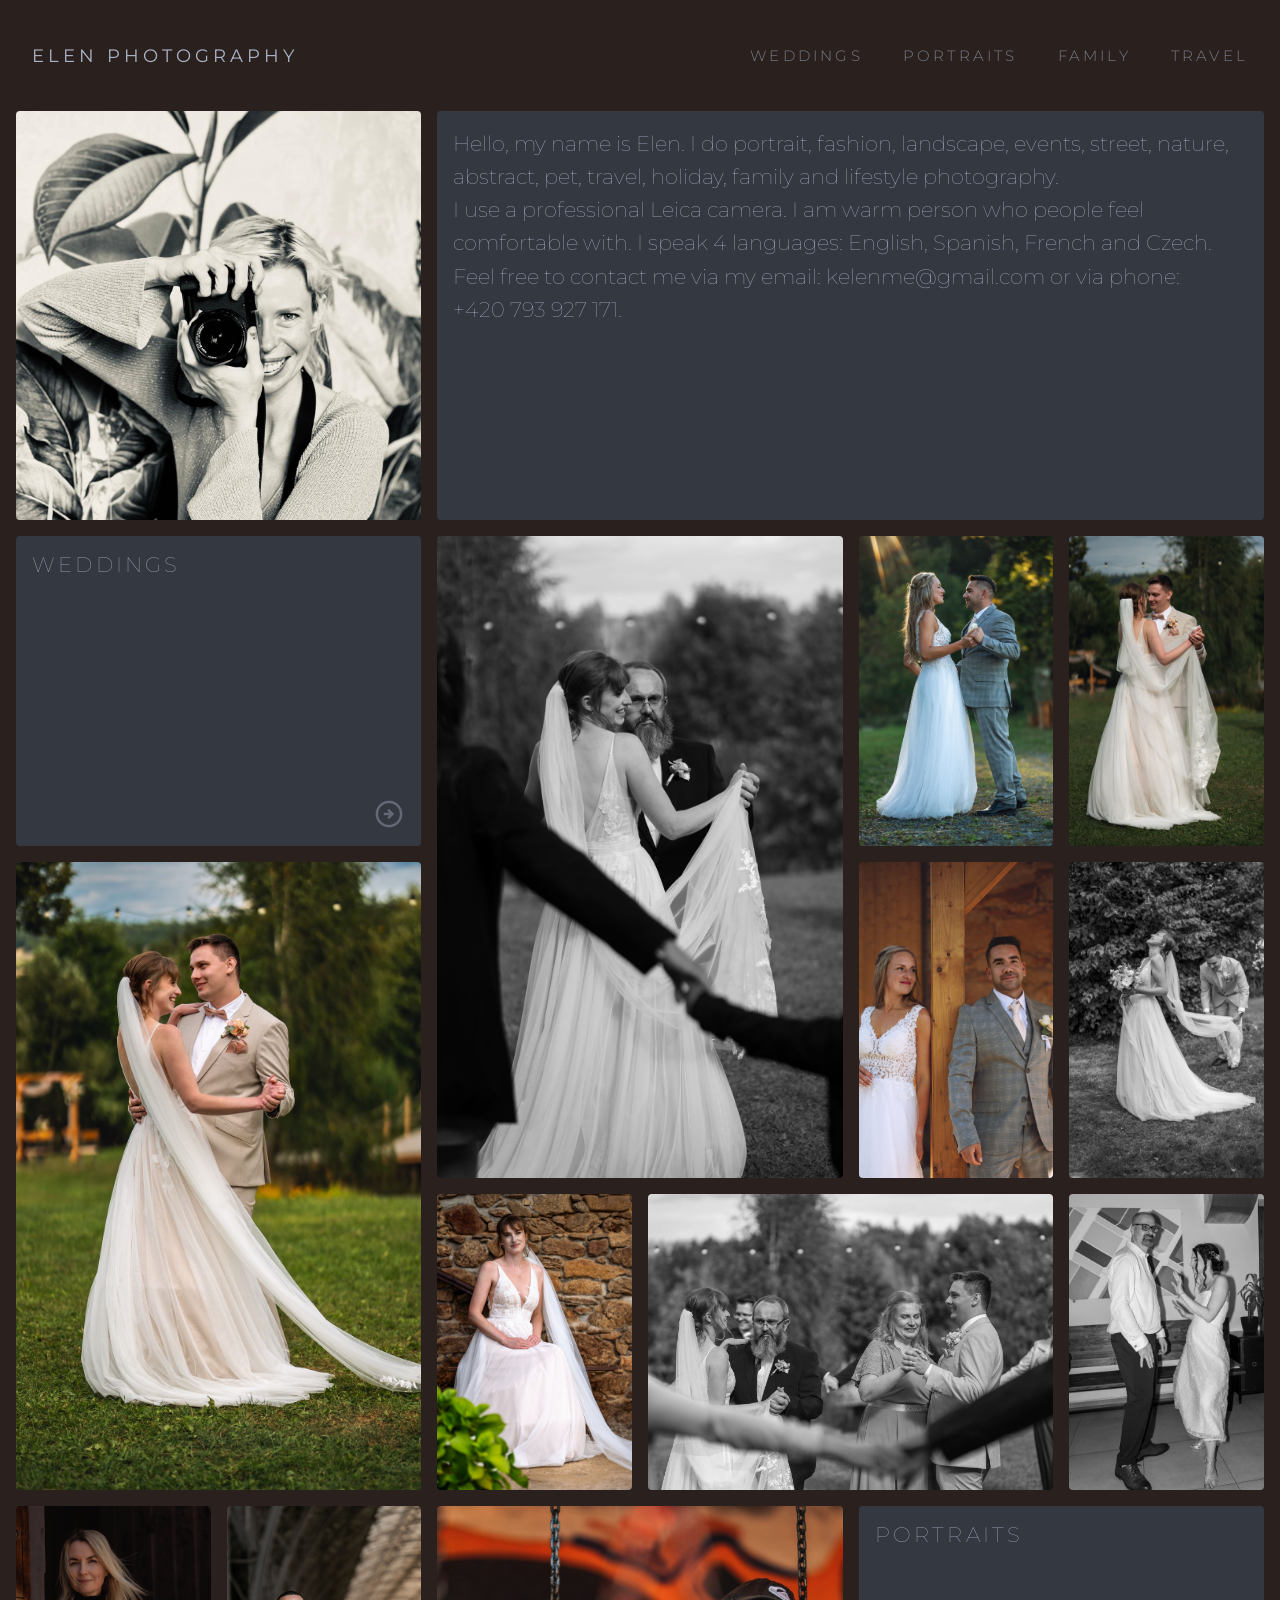
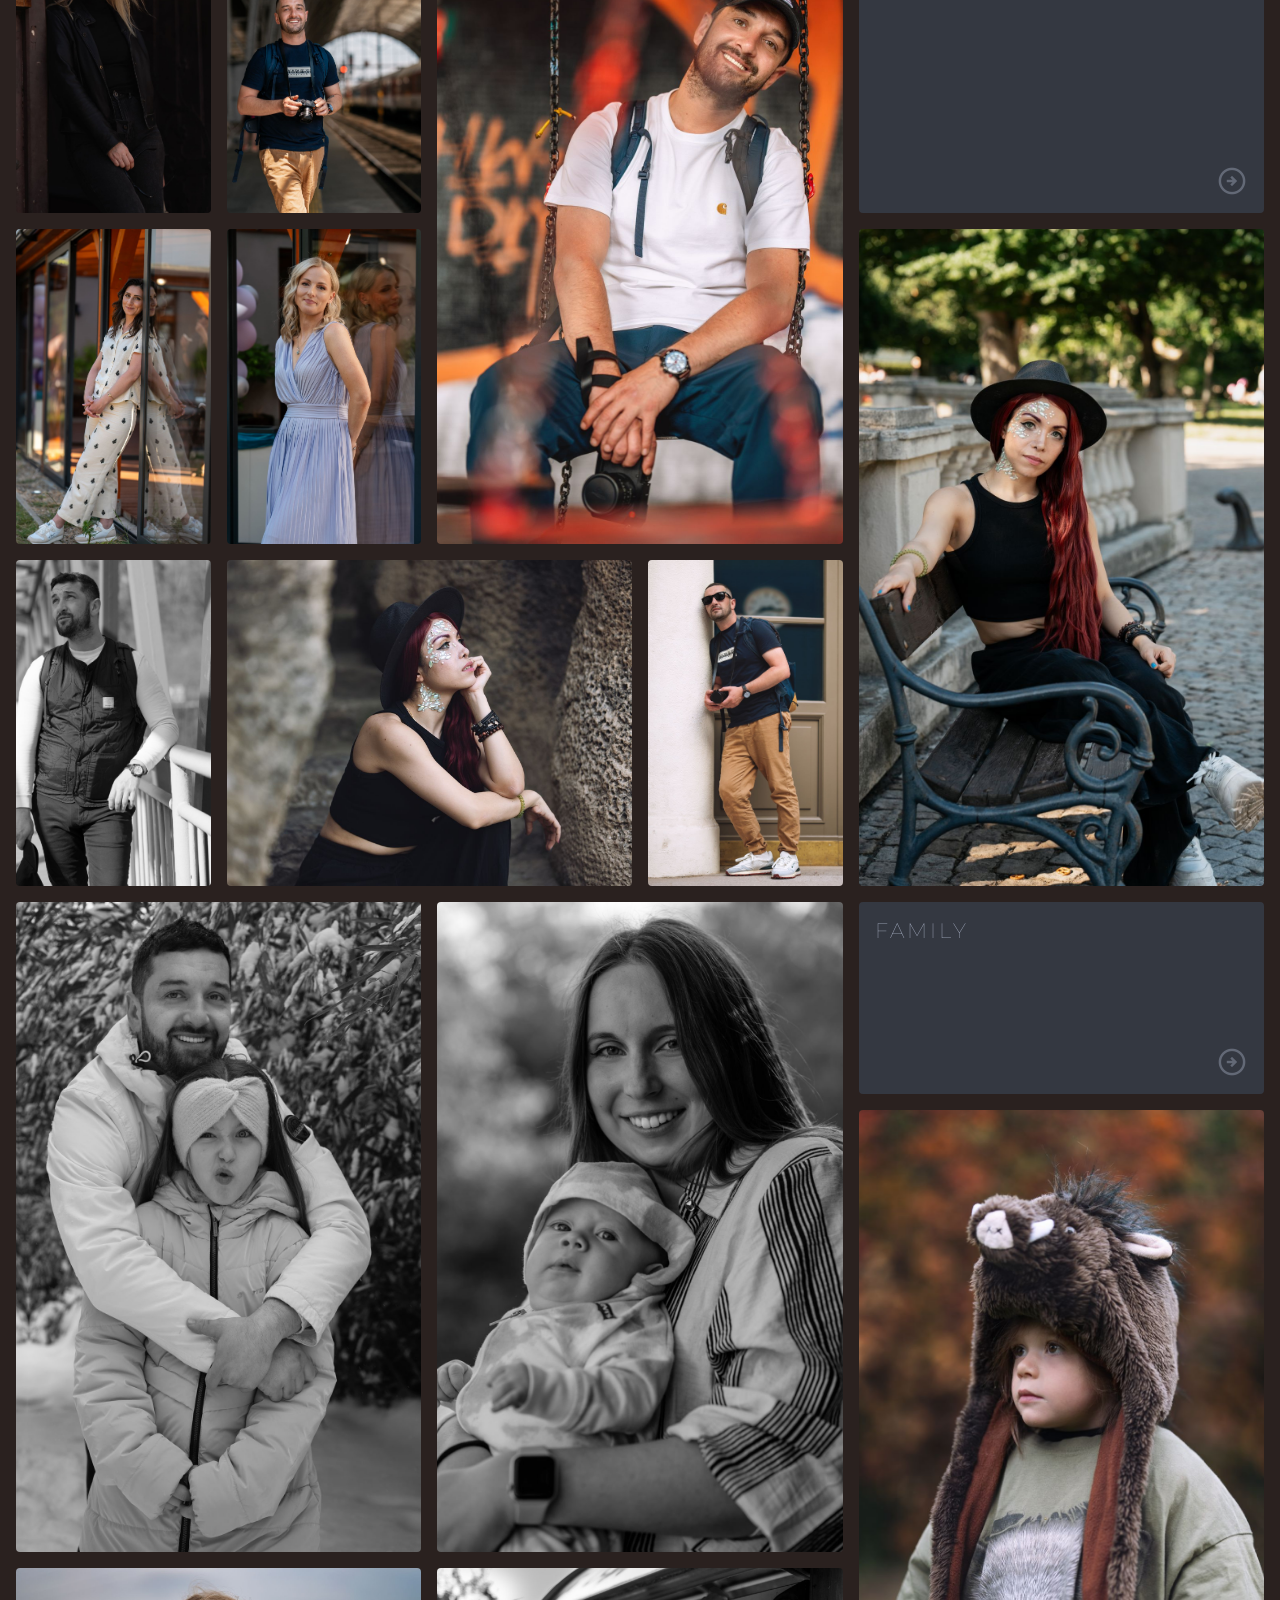
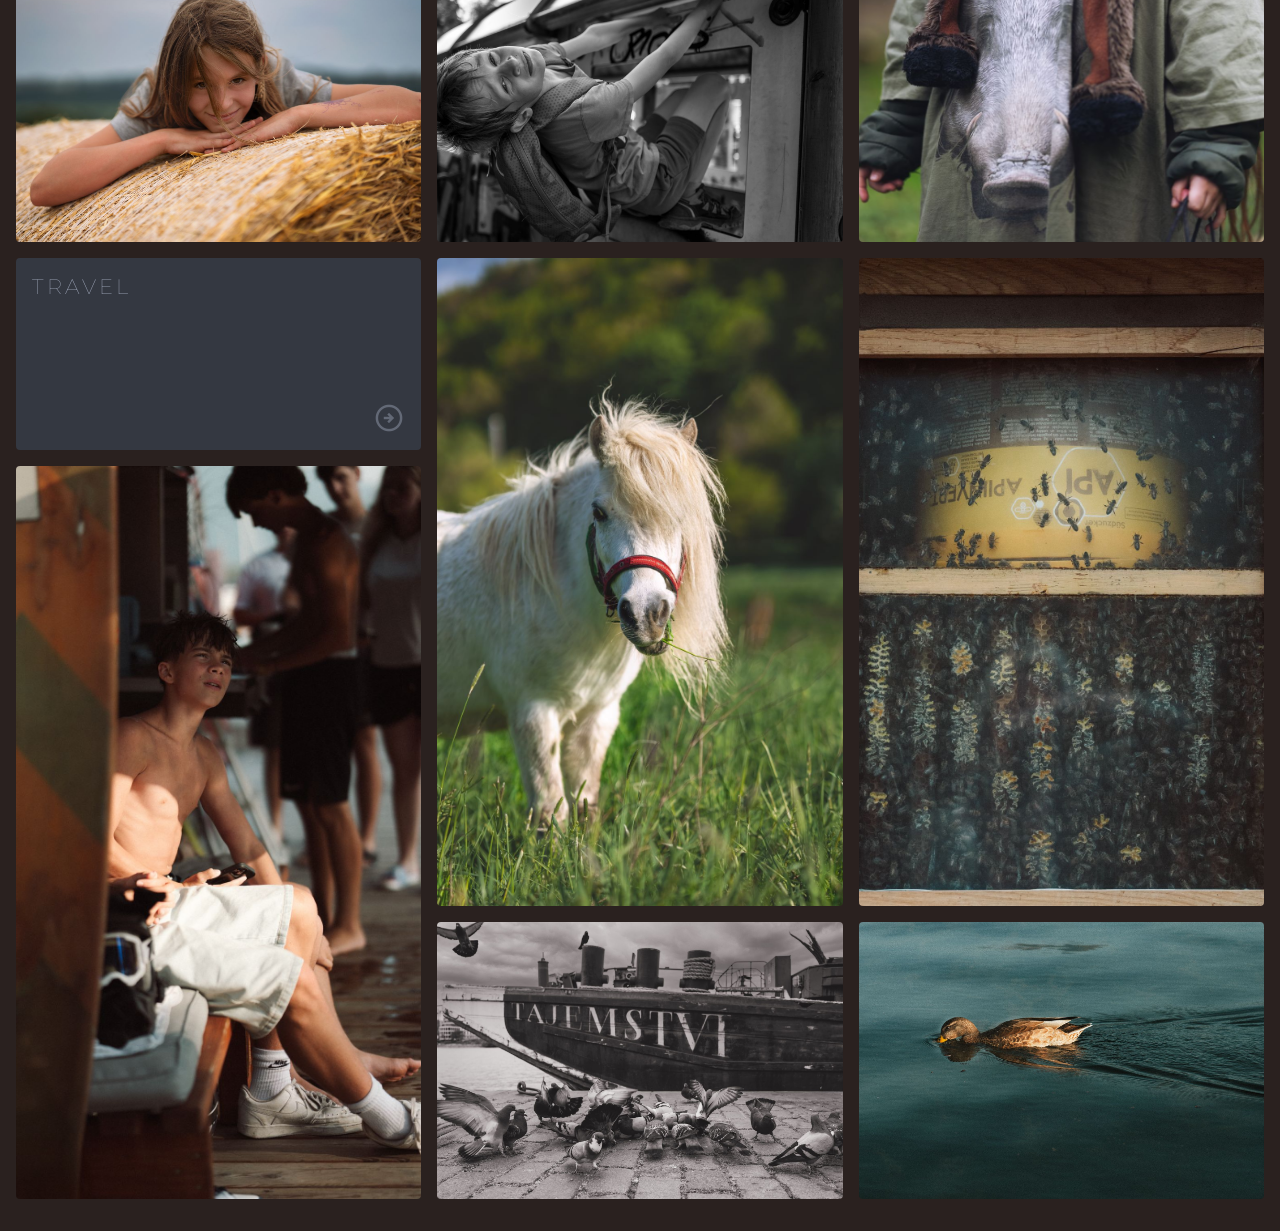
==== index.html @ 26990e97 "final dev" ====
<!DOCTYPE html>
<html lang="en">
<head>
    <meta charset="UTF-8">
    <meta name="viewport" content="width=device-width, initial-scale=1.0">
    <link rel="preconnect" href="https://fonts.googleapis.com">
    <link rel="preconnect" href="https://fonts.gstatic.com" crossorigin>
    <link href="https://fonts.googleapis.com/css2?family=Montserrat:ital,wght@0,100..900;1,100..900&display=swap" rel="stylesheet">
    <link rel="stylesheet" href="https://fonts.googleapis.com/css2?family=Material+Symbols+Outlined:opsz,wght,FILL,GRAD@24,400,0,0" />
    <link rel="stylesheet" href="style.css" media="screen">
    <link rel="stylesheet" href="medium.css" media="screen and (min-width: 600px)">
    <link rel="stylesheet" href="large.css" media="screen and (min-width: 1200px)">
    <title>Elen Photography</title>
</head>
<body>
    <header>
        <h1>Elen Photography</h1>
        <nav>
            <a href="weddings.html">Weddings</a>
            <a href="portraits.html">Portraits</a>
            <a href="family.html">Family</a>
            <a href="travel.html">Travel</a>
        </nav>
    </header>

    <section class="grid about">
        <div><img src="media/elen.jpg" alt="Elen Photography"></div>
        <div>Hello, my name is Elen. I&nbsp;do&nbsp;portrait, fashion, landscape, events, street, nature, abstract, pet, travel, holiday, family and&nbsp;lifestyle photography. I&nbsp;use&nbsp;a&nbsp;professional Leica camera. I&nbsp;am&nbsp;warm person who people feel comfortable with. I&nbsp;speak 4&nbsp;languages: English, Spanish, French and Czech. Feel free to&nbsp;contact&nbsp;me via&nbsp;my email: kelenme@gmail.com or via phone: +420&nbsp;793&nbsp;927&nbsp;171.</div>
    </section>

    <section id="weddings" class="grid intro-weddings">
        <div class="section-link"><a href="weddings.html"><h2>Weddings</h2><span class="material-symbols-outlined">arrow_circle_right</span></a></div>
        <div class="portrait"><img src="media/weddings/93a05e22.jpg"></div>
        <div class="portrait"><img src="media/weddings/74130b53.jpg"></div>
        <div class="portrait"><img src="media/weddings/61d365a3.jpg"></div>
        <div class="portrait"><img src="media/weddings/f0b07798.jpg"></div>
        <div class="portrait"><img src="media/weddings/9beaef6e.jpg"></div>
        <div class="portrait"><img src="media/weddings/3429ecd0.jpg"></div>
        <div class="portrait"><img src="media/weddings/2f034608.jpg"></div>
        <div class="landscape"><img src="media/weddings/3bc278c3.jpg"></div>
        <div class="portrait"><img src="media/weddings/63a6ae30.jpg"></div>
        <div class="landscape"><img src="media/weddings/ac866628.jpg"></div>
    </section>

    <section id="portraits" class="grid intro-portraits">
        <div class="section-link"><a href="portraits.html"><h2>Portraits</h2><span class="material-symbols-outlined">arrow_circle_right</span></a></div>
        <div class="portrait"><img src="media/portraits/739d424f.jpg"></div>
        <div class="portrait"><img src="media/portraits/771945c8.jpg"></div>
        <div class="portrait"><img src="media/portraits/b8d82c4f.jpg"></div>
        <div class="portrait"><img src="media/portraits/fecbd010.jpg"></div>
        <div class="portrait"><img src="media/portraits/069de0b7.jpg"></div>
        <div class="portrait"><img src="media/portraits/7e0a6232.jpg"></div>
        <div class="portrait"><img src="media/portraits/4d285a86.jpg"></div>
        <div class="landscape"><img src="media/portraits/2c9d3775.jpg"></div>
        <div class="portrait"><img src="media/portraits/ceeb937b.jpg"></div>
        <div class="landscape"><img src="media/portraits/5caec02f.jpg"></div>
    </section>

    <section id="family" class="grid intro-family">
        <div class="section-link"><a href="family.html"><h2>Family</h2><span class="material-symbols-outlined">arrow_circle_right</span></a></div>
        <div class="portrait"><img src="media/family/ae040e4e.jpg"></div>
        <div class="portrait"><img src="media/family/c7b8cd38.jpg"></div>
        <div class="portrait"><img src="media/family/011b8472.jpg"></div>
        <div class="landscape"><img src="media/family/cf46a55d.jpg"></div>
        <div class="landscape"><img src="media/family/16111fba.jpg"></div>
    </section>

    <section id="travel" class="grid intro-travel">
        <div class="section-link"><a href="travel.html"><h2>Travel</h2><span class="material-symbols-outlined">arrow_circle_right</span></a></div>
        <div class="portrait"><img src="media/travel/132d2dda.jpg"></div>
        <div class="portrait"><img src="media/travel/4e67ebba.jpg"></div>
        <div class="portrait"><img src="media/travel/a29e6830.jpg"></div>
        <div class="landscape"><img src="media/travel/9081da30.jpg"></div>
        <div class="landscape"><img src="media/travel/2dfb3573.jpg"></div>
    </section>

    <script src="app.js"></script>
</body>
</html>
---- style.css ----
* {
    margin: 0;
    padding: 0;
    list-style: none;
    text-decoration: none;
    box-sizing: border-box;
}

:root {
    font-size: 12px;
}

body {
    background-color: rgb(42, 33, 31);
    padding: 1rem;
    font-family: "Montserrat", sans-serif;
    font-optical-sizing: auto;
    font-style: normal;
}

header {
    display: flex;
    align-items: center;
    justify-content: space-between;
    padding: 1.8rem 1rem;
    position: sticky;
    top: 0;
    z-index: 100;
    background-color: rgb(42, 33, 31);
}

h1 {
    font-size: 1.1rem;
    font-weight: 400;
    color: rgb(171, 179, 199);
    text-transform: uppercase;
    letter-spacing: 0.25rem;
    white-space: nowrap;
}

nav {
    display: flex;
    gap: 2.5rem;
}

@media (max-width: 800px) {
    header {
        flex-direction: column;
        align-items: flex-start;
        gap: 1.5rem;
    }

    nav {
        flex-direction: column;
        gap: 1rem;
    }
}

nav a {
    font-size: 0.95rem;
    font-weight: 300;
    color: rgb(171, 179, 199);
    text-transform: uppercase;
    letter-spacing: 0.2rem;
    opacity: 0.6;
    transition: opacity 0.3s ease;
}

nav a:hover, nav a.active {
    opacity: 1;
}

h2 {
    font-size: 1.3rem;
    font-weight: 100;
    color: rgb(171, 179, 199);
    padding: 1rem;
    text-transform: uppercase;
    letter-spacing: 0.2rem;
}

section>h2 {
    text-align: center;
    padding: 8rem 0;
}

.grid {
    display: grid;
    grid-template-columns: 1fr;
    grid-auto-rows: minmax(12rem, auto);
    gap: 1rem;
    max-width: 1800px;
    margin: 1rem auto;
}

.grid>div:nth-child(1) {
    background-color: rgb(52, 56, 65);
}

.grid>div {
    border-radius: 4px;
    overflow: hidden;
    display: block;
}

.grid img {
    object-fit: cover;
    width: 100%;
    height: 100%;
}

.grid.about {
    grid-template-columns: 1fr;
    grid-template-rows: auto;
}

.grid.about>div:nth-child(2) {
    font-size: 1.3rem;
    font-weight: 100;
    color: rgb(171, 179, 199);
    line-height: 1.6;
    margin-top: 0;
    background-color: rgb(52, 56, 65);
    padding: 1rem;
}

.section-link a {
    display: flex;
    flex-direction: column;
    justify-content: space-between;
    align-items: flex-start;
    height: 100%;
    padding: 1rem;
    position: relative;
}

.section-link h2 {
    padding: 0;
}

.section-link .material-symbols-outlined {
    position: absolute;
    bottom: 1rem;
    right: 1rem;
    font-size: 2rem;
    color: rgb(171, 179, 199);
    opacity: 0.4;
    transition: opacity 0.3s ease, color 0.3s ease;
}

.section-link a:hover .material-symbols-outlined {
    opacity: 1;
    color: #fff;
}

.outline {
    outline: 1px solid red;
}
---- medium.css ----
:root {
    font-size: 14px;
}

.grid {
    grid-template-columns: 1fr 1fr 1fr 1fr;
}

.grid.about {
    grid-template-columns: repeat(6, 1fr);
}

.grid.about>div:nth-child(1) {
    grid-column: 1/3;
    grid-row: 1/2;
}

.grid.about>div:nth-child(2) {
    grid-column: 3/7;
    grid-row: 1/2;
    font-size: 1.3rem;
    font-weight: 100;
    color: rgb(171, 179, 199);
    line-height: 1.6;
    margin-top: 0;
}

.grid.intro-weddings>div:nth-child(1) { grid-column: 1/3; grid-row: 1/2; }
.grid.intro-weddings>div:nth-child(2) { grid-column: 3/5; grid-row: 1/3; }
.grid.intro-weddings>div:nth-child(3) { grid-column: 2/3; grid-row: 2/3; }
.grid.intro-weddings>div:nth-child(4) { grid-column: 1/2; grid-row: 2/3; }
.grid.intro-weddings>div:nth-child(5) { grid-column: 1/2; grid-row: 5/6; }
.grid.intro-weddings>div:nth-child(6) { grid-column: 2/3; grid-row: 5/6; }
.grid.intro-weddings>div:nth-child(7) { grid-column: 1/3; grid-row: 3/5; }
.grid.intro-weddings>div:nth-child(8) { grid-column: 3/4; grid-row: 3/4; }
.grid.intro-weddings>div:nth-child(9) { grid-column: 3/5; grid-row: 4/5; }
.grid.intro-weddings>div:nth-child(10) { grid-column: 4/5; grid-row: 3/4; }
.grid.intro-weddings>div:nth-child(11) { grid-column: 3/5; grid-row: 5/6; display: block; }

.grid.intro-portraits>div:nth-child(1) { grid-column: 3/5; grid-row: 1/2; }
.grid.intro-portraits>div:nth-child(2) { grid-column: 1/3; grid-row: 1/3; }
.grid.intro-portraits>div:nth-child(3) { grid-column: 3/4; grid-row: 2/3; }
.grid.intro-portraits>div:nth-child(4) { grid-column: 4/5; grid-row: 2/3; }
.grid.intro-portraits>div:nth-child(5) { grid-column: 4/5; grid-row: 5/6; }
.grid.intro-portraits>div:nth-child(6) { grid-column: 3/4; grid-row: 5/6; }
.grid.intro-portraits>div:nth-child(7) { grid-column: 3/5; grid-row: 3/5; }
.grid.intro-portraits>div:nth-child(8) { grid-column: 2/3; grid-row: 3/4; }
.grid.intro-portraits>div:nth-child(9) { grid-column: 1/3; grid-row: 4/5; }
.grid.intro-portraits>div:nth-child(10) { grid-column: 1/2; grid-row: 3/4; }
.grid.intro-portraits>div:nth-child(11) { grid-column: 1/3; grid-row: 5/6; display: block; }

.grid.intro-family>div:nth-child(1) { grid-column: 3/5; grid-row: 1/2; }
.grid.intro-family>div:nth-child(2) { grid-column: 1/3; grid-row: 1/3; }
.grid.intro-family>div:nth-child(3) { grid-column: 3/4; grid-row: 2/3; }
.grid.intro-family>div:nth-child(4) { grid-column: 4/5; grid-row: 2/3; }
.grid.intro-family>div:nth-child(5) { grid-column: 1/3; grid-row: 3/4; }
.grid.intro-family>div:nth-child(6) { grid-column: 3/5; grid-row: 3/4; }

.grid.intro-travel>div:nth-child(1) { grid-column: 1/3; grid-row: 1/2; }
.grid.intro-travel>div:nth-child(2) { grid-column: 3/5; grid-row: 1/3; }
.grid.intro-travel>div:nth-child(3) { grid-column: 2/3; grid-row: 2/3; }
.grid.intro-travel>div:nth-child(4) { grid-column: 1/2; grid-row: 2/3; }
.grid.intro-travel>div:nth-child(5) { grid-column: 3/5; grid-row: 3/4; }
.grid.intro-travel>div:nth-child(6) { grid-column: 1/3; grid-row: 3/4; }
---- large.css ----
:root {
    font-size: 16px;
}

.grid {
    grid-template-columns: repeat(6, 1fr);
}

.grid.intro-weddings>div:nth-child(1) { grid-column: 1/3; grid-row: 1/2; }
.grid.intro-weddings>div:nth-child(2) { grid-column: 3/5; grid-row: 1/3; }
.grid.intro-weddings>div:nth-child(3) { grid-column: 5/6; grid-row: 1/2; }
.grid.intro-weddings>div:nth-child(4) { grid-column: 6/7; grid-row: 1/2; }
.grid.intro-weddings>div:nth-child(5) { grid-column: 5/6; grid-row: 2/3; }
.grid.intro-weddings>div:nth-child(6) { grid-column: 6/7; grid-row: 2/3; }
.grid.intro-weddings>div:nth-child(7) { grid-column: 1/3; grid-row: 2/4; }
.grid.intro-weddings>div:nth-child(8) { grid-column: 3/4; grid-row: 3/4; }
.grid.intro-weddings>div:nth-child(9) { grid-column: 4/6; grid-row: 3/4; }
.grid.intro-weddings>div:nth-child(10) { grid-column: 6/7; grid-row: 3/4; }
.grid.intro-weddings>div:nth-child(11) { display: none; }

.grid.intro-portraits>div:nth-child(1) { grid-column: 5/7; grid-row: 1/2; }
.grid.intro-portraits>div:nth-child(2) { grid-column: 3/5; grid-row: 1/3; }
.grid.intro-portraits>div:nth-child(3) { grid-column: 1/2; grid-row: 1/2; }
.grid.intro-portraits>div:nth-child(4) { grid-column: 2/3; grid-row: 1/2; }
.grid.intro-portraits>div:nth-child(5) { grid-column: 1/2; grid-row: 2/3; }
.grid.intro-portraits>div:nth-child(6) { grid-column: 2/3; grid-row: 2/3; }
.grid.intro-portraits>div:nth-child(7) { grid-column: 5/7; grid-row: 2/4; }
.grid.intro-portraits>div:nth-child(8) { grid-column: 4/5; grid-row: 3/4; }
.grid.intro-portraits>div:nth-child(9) { grid-column: 2/4; grid-row: 3/4; }
.grid.intro-portraits>div:nth-child(10) { grid-column: 1/2; grid-row: 3/4; }
.grid.intro-portraits>div:nth-child(11) { display: none; }

.grid.intro-family>div:nth-child(1) { grid-column: 5/7; grid-row: 1/2; }
.grid.intro-family>div:nth-child(2) { grid-column: 3/5; grid-row: 1/3; }
.grid.intro-family>div:nth-child(3) { grid-column: 1/3; grid-row: 1/3; }
.grid.intro-family>div:nth-child(4) { grid-column: 5/7; grid-row: 2/4; }
.grid.intro-family>div:nth-child(5) { grid-column: 3/5; grid-row: 3/4; }
.grid.intro-family>div:nth-child(6) { grid-column: 1/3; grid-row: 3/4; }

.grid.intro-travel>div:nth-child(1) { grid-column: 1/3; grid-row: 1/2; }
.grid.intro-travel>div:nth-child(2) { grid-column: 3/5; grid-row: 1/3; }
.grid.intro-travel>div:nth-child(3) { grid-column: 5/7; grid-row: 1/3; }
.grid.intro-travel>div:nth-child(4) { grid-column: 1/3; grid-row: 2/4; }
.grid.intro-travel>div:nth-child(5) { grid-column: 3/5; grid-row: 3/4; }
.grid.intro-travel>div:nth-child(6) { grid-column: 5/7; grid-row: 3/4; }

.grid.travel>div:nth-child(1)  { grid-column: 1/3; grid-row: 1/2; }
.grid.travel>div:nth-child(2)  { grid-column: 3/5; grid-row: 1/2; }
.grid.travel>div:nth-child(5)  { grid-column: 5/7; grid-row: 1/3; }
.grid.travel>div:nth-child(4)  { grid-column: 1/3; grid-row: 2/3; }
.grid.travel>div:nth-child(6)  { grid-column: 3/5; grid-row: 2/3; }
.grid.travel>div:nth-child(7)  { grid-column: 1/3; grid-row: 3/4; }
.grid.travel>div:nth-child(3)  { grid-column: 3/4; grid-row: 3/4; }
.grid.travel>div:nth-child(15) { grid-column: 4/5; grid-row: 3/4; }
.grid.travel>div:nth-child(8)  { grid-column: 5/7; grid-row: 3/4; }
.grid.travel>div:nth-child(9)  { grid-column: 1/3; grid-row: 4/5; }
.grid.travel>div:nth-child(10) { grid-column: 3/5; grid-row: 4/5; }
.grid.travel>div:nth-child(11) { grid-column: 5/7; grid-row: 4/5; }
.grid.travel>div:nth-child(22) { grid-column: 1/3; grid-row: 5/7; }
.grid.travel>div:nth-child(12) { grid-column: 3/5; grid-row: 5/6; }
.grid.travel>div:nth-child(13) { grid-column: 5/7; grid-row: 5/6; }
.grid.travel>div:nth-child(19) { grid-column: 3/4; grid-row: 6/7; }
.grid.travel>div:nth-child(21) { grid-column: 4/5; grid-row: 6/7; }
.grid.travel>div:nth-child(14) { grid-column: 5/7; grid-row: 6/7; }
.grid.travel>div:nth-child(16) { grid-column: 1/3; grid-row: 7/8; }
.grid.travel>div:nth-child(17) { grid-column: 3/5; grid-row: 7/8; }
.grid.travel>div:nth-child(18) { grid-column: 5/7; grid-row: 7/8; }
.grid.travel>div:nth-child(25) { grid-column: 1/2; grid-row: 8/9; }
.grid.travel>div:nth-child(29) { grid-column: 2/3; grid-row: 8/9; }
.grid.travel>div:nth-child(20) { grid-column: 3/5; grid-row: 8/9; }
.grid.travel>div:nth-child(23) { grid-column: 5/7; grid-row: 8/9; }
.grid.travel>div:nth-child(24) { grid-column: 1/3; grid-row: 9/10; }
.grid.travel>div:nth-child(26) { grid-column: 3/5; grid-row: 9/10; }
.grid.travel>div:nth-child(33) { grid-column: 5/7; grid-row: 9/11; }
.grid.travel>div:nth-child(27) { grid-column: 1/3; grid-row: 10/11; }
.grid.travel>div:nth-child(30) { grid-column: 3/4; grid-row: 10/11; }
.grid.travel>div:nth-child(31) { grid-column: 4/5; grid-row: 10/11; }
.grid.travel>div:nth-child(28) { grid-column: 1/3; grid-row: 11/12; }
.grid.travel>div:nth-child(32) { grid-column: 3/5; grid-row: 11/12; }
.grid.travel>div:nth-child(34) { grid-column: 5/7; grid-row: 11/12; }
.grid.travel>div:nth-child(35) { grid-column: 1/3; grid-row: 12/13; }
.grid.travel>div:nth-child(36) { grid-column: 3/4; grid-row: 12/13; }
.grid.travel>div:nth-child(37) { grid-column: 4/5; grid-row: 12/13; }
.grid.travel>div:nth-child(38) { grid-column: 5/7; grid-row: 12/13; }

.grid.weddings>div:nth-child(1)  { grid-column: 1/3; grid-row: 1/2; }
.grid.weddings>div:nth-child(2)  { grid-column: 3/5; grid-row: 1/3; }
.grid.weddings>div:nth-child(3)  { grid-column: 5/6; grid-row: 1/2; }
.grid.weddings>div:nth-child(7)  { grid-column: 6/7; grid-row: 1/2; }
.grid.weddings>div:nth-child(4)  { grid-column: 1/3; grid-row: 2/3; }
.grid.weddings>div:nth-child(5)  { grid-column: 5/7; grid-row: 2/3; }
.grid.weddings>div:nth-child(6)  { grid-column: 1/3; grid-row: 3/4; }
.grid.weddings>div:nth-child(9)  { grid-column: 3/5; grid-row: 3/4; }
.grid.weddings>div:nth-child(10) { grid-column: 5/7; grid-row: 3/5; }
.grid.weddings>div:nth-child(8)  { grid-column: 1/2; grid-row: 4/5; }
.grid.weddings>div:nth-child(12) { grid-column: 2/3; grid-row: 4/5; }
.grid.weddings>div:nth-child(11) { grid-column: 3/5; grid-row: 4/5; }
.grid.weddings>div:nth-child(16) { grid-column: 1/3; grid-row: 5/6; }
.grid.weddings>div:nth-child(28) { grid-column: 3/5; grid-row: 5/7; }
.grid.weddings>div:nth-child(22) { grid-column: 5/7; grid-row: 5/6; }
.grid.weddings>div:nth-child(13) { grid-column: 1/2; grid-row: 6/7; }
.grid.weddings>div:nth-child(14) { grid-column: 2/3; grid-row: 6/7; }
.grid.weddings>div:nth-child(15) { grid-column: 5/6; grid-row: 6/7; }
.grid.weddings>div:nth-child(17) { grid-column: 6/7; grid-row: 6/7; }
.grid.weddings>div:nth-child(24) { grid-column: 1/3; grid-row: 7/8; }
.grid.weddings>div:nth-child(27) { grid-column: 3/5; grid-row: 7/8; }
.grid.weddings>div:nth-child(18) { grid-column: 5/6; grid-row: 7/8; }
.grid.weddings>div:nth-child(19) { grid-column: 6/7; grid-row: 7/8; }
.grid.weddings>div:nth-child(29) { grid-column: 1/3; grid-row: 8/9; }
.grid.weddings>div:nth-child(20) { grid-column: 3/4; grid-row: 8/9; }
.grid.weddings>div:nth-child(21) { grid-column: 4/5; grid-row: 8/9; }
.grid.weddings>div:nth-child(23) { grid-column: 5/6; grid-row: 8/9; }
.grid.weddings>div:nth-child(25) { grid-column: 6/7; grid-row: 8/9; }
.grid.weddings>div:nth-child(35) { grid-column: 1/3; grid-row: 9/10; }
.grid.weddings>div:nth-child(26) { grid-column: 3/4; grid-row: 9/10; }
.grid.weddings>div:nth-child(30) { grid-column: 4/5; grid-row: 9/10; }
.grid.weddings>div:nth-child(31) { grid-column: 5/6; grid-row: 9/10; }
.grid.weddings>div:nth-child(32) { grid-column: 6/7; grid-row: 9/10; }
.grid.weddings>div:nth-child(33) { grid-column: 1/2; grid-row: 10/11; }
.grid.weddings>div:nth-child(34) { grid-column: 2/3; grid-row: 10/11; }
.grid.weddings>div:nth-child(36) { grid-column: 3/4; grid-row: 10/11; }
.grid.weddings>div:nth-child(37) { grid-column: 4/5; grid-row: 10/11; }
.grid.weddings>div:nth-child(38) { grid-column: 5/6; grid-row: 10/11; }

.grid.portraits>div:nth-child(1)  { grid-column: 1/3; grid-row: 1/2; }
.grid.portraits>div:nth-child(2)  { grid-column: 3/5; grid-row: 1/3; }
.grid.portraits>div:nth-child(3)  { grid-column: 5/6; grid-row: 1/2; }
.grid.portraits>div:nth-child(4)  { grid-column: 6/7; grid-row: 1/2; }
.grid.portraits>div:nth-child(6)  { grid-column: 1/2; grid-row: 2/3; }
.grid.portraits>div:nth-child(7)  { grid-column: 2/3; grid-row: 2/3; }
.grid.portraits>div:nth-child(8)  { grid-column: 5/6; grid-row: 2/3; }
.grid.portraits>div:nth-child(10) { grid-column: 6/7; grid-row: 2/3; }
.grid.portraits>div:nth-child(5)  { grid-column: 1/3; grid-row: 3/4; }
.grid.portraits>div:nth-child(21) { grid-column: 3/5; grid-row: 3/4; }
.grid.portraits>div:nth-child(11) { grid-column: 5/6; grid-row: 3/4; }
.grid.portraits>div:nth-child(12) { grid-column: 6/7; grid-row: 3/4; }
.grid.portraits>div:nth-child(13) { grid-column: 1/2; grid-row: 4/5; }
.grid.portraits>div:nth-child(14) { grid-column: 2/3; grid-row: 4/5; }
.grid.portraits>div:nth-child(9)  { grid-column: 3/5; grid-row: 4/6; }
.grid.portraits>div:nth-child(15) { grid-column: 5/6; grid-row: 4/5; }
.grid.portraits>div:nth-child(17) { grid-column: 6/7; grid-row: 4/5; }
.grid.portraits>div:nth-child(18) { grid-column: 1/2; grid-row: 5/6; }
.grid.portraits>div:nth-child(19) { grid-column: 2/3; grid-row: 5/6; }
.grid.portraits>div:nth-child(20) { grid-column: 5/6; grid-row: 5/6; }
.grid.portraits>div:nth-child(22) { grid-column: 6/7; grid-row: 5/6; }
.grid.portraits>div:nth-child(37) { grid-column: 1/3; grid-row: 6/7; }
.grid.portraits>div:nth-child(23) { grid-column: 3/4; grid-row: 6/7; }
.grid.portraits>div:nth-child(24) { grid-column: 4/5; grid-row: 6/7; }
.grid.portraits>div:nth-child(52) { grid-column: 5/7; grid-row: 6/7; }
.grid.portraits>div:nth-child(16) { grid-column: 1/3; grid-row: 7/9; }
.grid.portraits>div:nth-child(25) { grid-column: 3/4; grid-row: 7/8; }
.grid.portraits>div:nth-child(26) { grid-column: 4/5; grid-row: 7/8; }
.grid.portraits>div:nth-child(27) { grid-column: 5/6; grid-row: 7/8; }
.grid.portraits>div:nth-child(28) { grid-column: 6/7; grid-row: 7/8; }
.grid.portraits>div:nth-child(29) { grid-column: 3/4; grid-row: 8/9; }
.grid.portraits>div:nth-child(30) { grid-column: 4/5; grid-row: 8/9; }
.grid.portraits>div:nth-child(31) { grid-column: 5/6; grid-row: 8/9; }
.grid.portraits>div:nth-child(32) { grid-column: 6/7; grid-row: 8/9; }
.grid.portraits>div:nth-child(33) { grid-column: 1/2; grid-row: 9/10; }
.grid.portraits>div:nth-child(34) { grid-column: 2/3; grid-row: 9/10; }
.grid.portraits>div:nth-child(35) { grid-column: 3/4; grid-row: 9/10; }
.grid.portraits>div:nth-child(36) { grid-column: 4/5; grid-row: 9/10; }
.grid.portraits>div:nth-child(38) { grid-column: 5/6; grid-row: 9/10; }
.grid.portraits>div:nth-child(39) { grid-column: 6/7; grid-row: 9/10; }
.grid.portraits>div:nth-child(40) { grid-column: 1/2; grid-row: 10/11; }
.grid.portraits>div:nth-child(41) { grid-column: 2/3; grid-row: 10/11; }
.grid.portraits>div:nth-child(42) { grid-column: 3/4; grid-row: 10/11; }
.grid.portraits>div:nth-child(43) { grid-column: 4/5; grid-row: 10/11; }
.grid.portraits>div:nth-child(44) { grid-column: 5/6; grid-row: 10/11; }
.grid.portraits>div:nth-child(45) { grid-column: 6/7; grid-row: 10/11; }
.grid.portraits>div:nth-child(46) { grid-column: 1/2; grid-row: 11/12; }
.grid.portraits>div:nth-child(47) { grid-column: 2/3; grid-row: 11/12; }
.grid.portraits>div:nth-child(48) { grid-column: 3/4; grid-row: 11/12; }
.grid.portraits>div:nth-child(49) { grid-column: 4/5; grid-row: 11/12; }
.grid.portraits>div:nth-child(50) { grid-column: 5/6; grid-row: 11/12; }
.grid.portraits>div:nth-child(51) { grid-column: 6/7; grid-row: 11/12; }

.grid.family>div:nth-child(1)  { grid-column: 1/3; grid-row: 1/2; }
.grid.family>div:nth-child(2)  { grid-column: 3/5; grid-row: 1/3; }
.grid.family>div:nth-child(3)  { grid-column: 5/6; grid-row: 1/2; }
.grid.family>div:nth-child(4)  { grid-column: 6/7; grid-row: 1/2; }
.grid.family>div:nth-child(5)  { grid-column: 1/3; grid-row: 2/3; }
.grid.family>div:nth-child(6)  { grid-column: 5/6; grid-row: 2/3; }
.grid.family>div:nth-child(7)  { grid-column: 6/7; grid-row: 2/3; }
.grid.family>div:nth-child(8)  { grid-column: 1/3; grid-row: 3/5; }
.grid.family>div:nth-child(9)  { grid-column: 3/5; grid-row: 3/4; }
.grid.family>div:nth-child(10)  { grid-column: 5/7; grid-row: 3/4; }
.grid.family>div:nth-child(11)  { grid-column: 1/3; grid-row: 5/6; }
.grid.family>div:nth-child(12)  { grid-column: 3/5; grid-row: 4/6; }
.grid.family>div:nth-child(13)  { grid-column: 5/6; grid-row: 4/5; }
.grid.family>div:nth-child(14)  { grid-column: 6/7; grid-row: 4/5; }
.grid.family>div:nth-child(15)  { grid-column: 1/3; grid-row: 6/7; }
.grid.family>div:nth-child(16)  { grid-column: 3/4; grid-row: 6/7; }
.grid.family>div:nth-child(17)  { grid-column: 4/5; grid-row: 6/7; }
.grid.family>div:nth-child(18)  { grid-column: 5/7; grid-row: 5/7; }
.grid.family>div:nth-child(11)  { grid-column: 1/3; grid-row: 5/6; }
.grid.family>div:nth-child(12)  { grid-column: 3/5; grid-row: 4/6; }
.grid.family>div:nth-child(13)  { grid-column: 5/6; grid-row: 4/5; }
.grid.family>div:nth-child(14)  { grid-column: 6/7; grid-row: 4/5; }
.grid.family>div:nth-child(15)  { grid-column: 1/3; grid-row: 6/7; }
.grid.family>div:nth-child(16)  { grid-column: 3/4; grid-row: 6/7; }
.grid.family>div:nth-child(17)  { grid-column: 4/5; grid-row: 6/7; }
.grid.family>div:nth-child(18)  { grid-column: 5/7; grid-row: 5/7; }
.grid.family>div:nth-child(19)  { grid-column: 1/3; grid-row: 7/9; }
.grid.family>div:nth-child(20)  { grid-column: 3/5; grid-row: 7/8; }
.grid.family>div:nth-child(21)  { grid-column: 5/7; grid-row: 7/8; }
.grid.family>div:nth-child(22)  { grid-column: 1/3; grid-row: 9/10; }
.grid.family>div:nth-child(23)  { grid-column: 3/5; grid-row: 8/10; }
.grid.family>div:nth-child(24)  { grid-column: 5/7; grid-row: 8/9; }
.grid.family>div:nth-child(25)  { grid-column: 5/6; grid-row: 9/10; }
.grid.family>div:nth-child(26)  { grid-column: 6/7; grid-row: 9/10; }
.grid.family>div:nth-child(27)  { grid-column: 1/3; grid-row: 10/12; }
.grid.family>div:nth-child(28)  { grid-column: 3/5; grid-row: 10/11; }
.grid.family>div:nth-child(29)  { grid-column: 5/7; grid-row: 10/11; }
.grid.family>div:nth-child(30)  { grid-column: 1/3; grid-row: 12/13; }
.grid.family>div:nth-child(31)  { grid-column: 3/5; grid-row: 11/13; }
.grid.family>div:nth-child(32)  { grid-column: 5/7; grid-row: 11/12; }
.grid.family>div:nth-child(33)  { grid-column: 5/6; grid-row: 12/13; }
.grid.family>div:nth-child(34)  { grid-column: 6/7; grid-row: 12/13; }
.grid.family>div:nth-child(35)  { grid-column: 1/3; grid-row: 13/15; }
.grid.family>div:nth-child(36)  { grid-column: 3/4; grid-row: 13/14; }
.grid.family>div:nth-child(37)  { grid-column: 4/6; grid-row: 13/14; }
.grid.family>div:nth-child(38)  { grid-column: 6/7; grid-row: 13/14; }
.grid.family>div:nth-child(39)  { grid-column: 3/4; grid-row: 14/15; }
.grid.family>div:nth-child(40)  { grid-column: 4/6; grid-row: 14/16; }
.grid.family>div:nth-child(41)  { grid-column: 6/7; grid-row: 14/15; }
.grid.family>div:nth-child(42)  { grid-column: 1/2; grid-row: 15/16; }
.grid.family>div:nth-child(43)  { grid-column: 2/4; grid-row: 15/16; }
.grid.family>div:nth-child(44)  { grid-column: 6/7; grid-row: 15/16; }
.grid.family>div:nth-child(45)  { grid-column: 1/2; grid-row: 16/17; }
.grid.family>div:nth-child(46)  { grid-column: 2/3; grid-row: 16/17; }
.grid.family>div:nth-child(47)  { grid-column: 3/4; grid-row: 16/17; }
.grid.family>div:nth-child(48)  { grid-column: 4/6; grid-row: 16/18; }
.grid.family>div:nth-child(49)  { grid-column: 6/7; grid-row: 16/17; }
.grid.family>div:nth-child(50)  { grid-column: 1/2; grid-row: 17/18; }
.grid.family>div:nth-child(51)  { grid-column: 2/3; grid-row: 17/18; }
.grid.family>div:nth-child(52)  { grid-column: 3/4; grid-row: 17/18; }
.grid.family>div:nth-child(53)  { grid-column: 6/7; grid-row: 17/18; }
.grid.family>div:nth-child(54)  { grid-column: 1/2; grid-row: 18/19; }
.grid.family>div:nth-child(55)  { grid-column: 2/4; grid-row: 18/19; }
.grid.family>div:nth-child(56)  { grid-column: 4/5; grid-row: 18/19; }
.grid.family>div:nth-child(57)  { grid-column: 5/6; grid-row: 18/19; }
.grid.family>div:nth-child(58)  { grid-column: 6/7; grid-row: 18/19; }
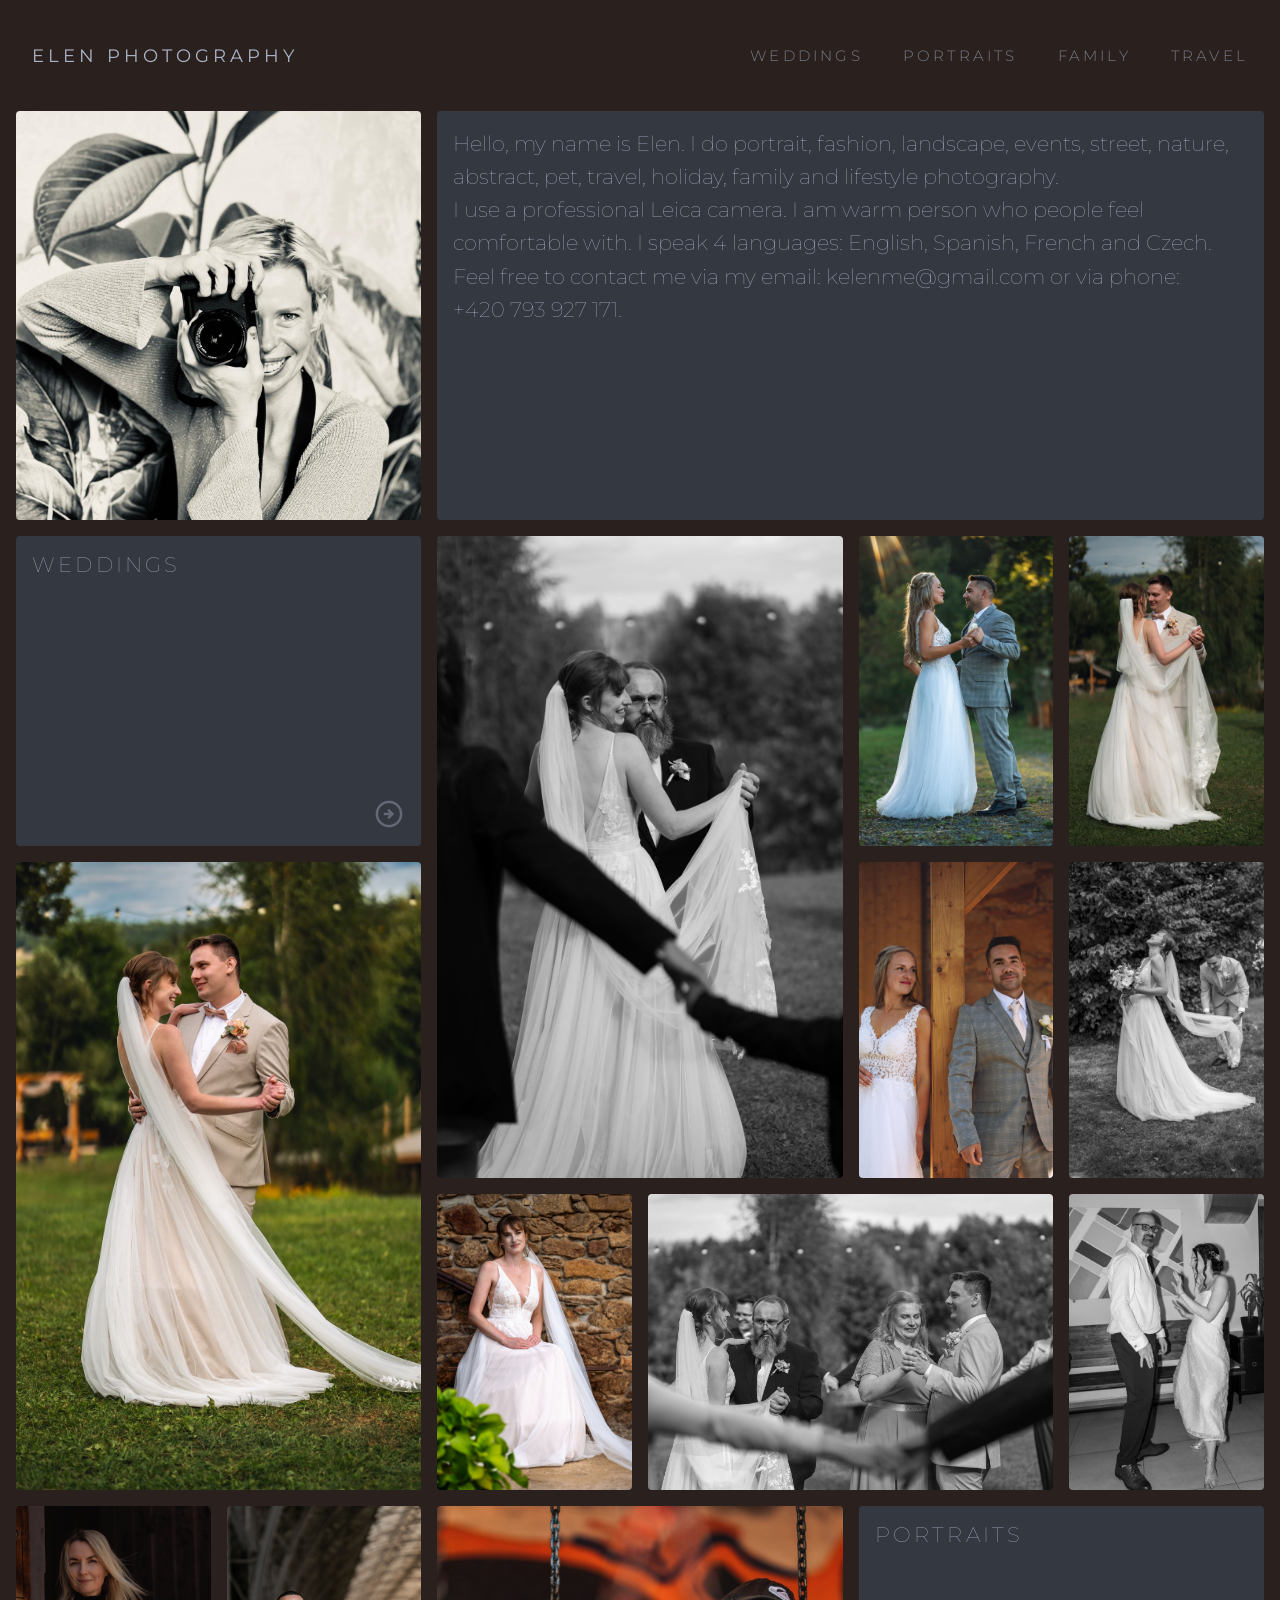
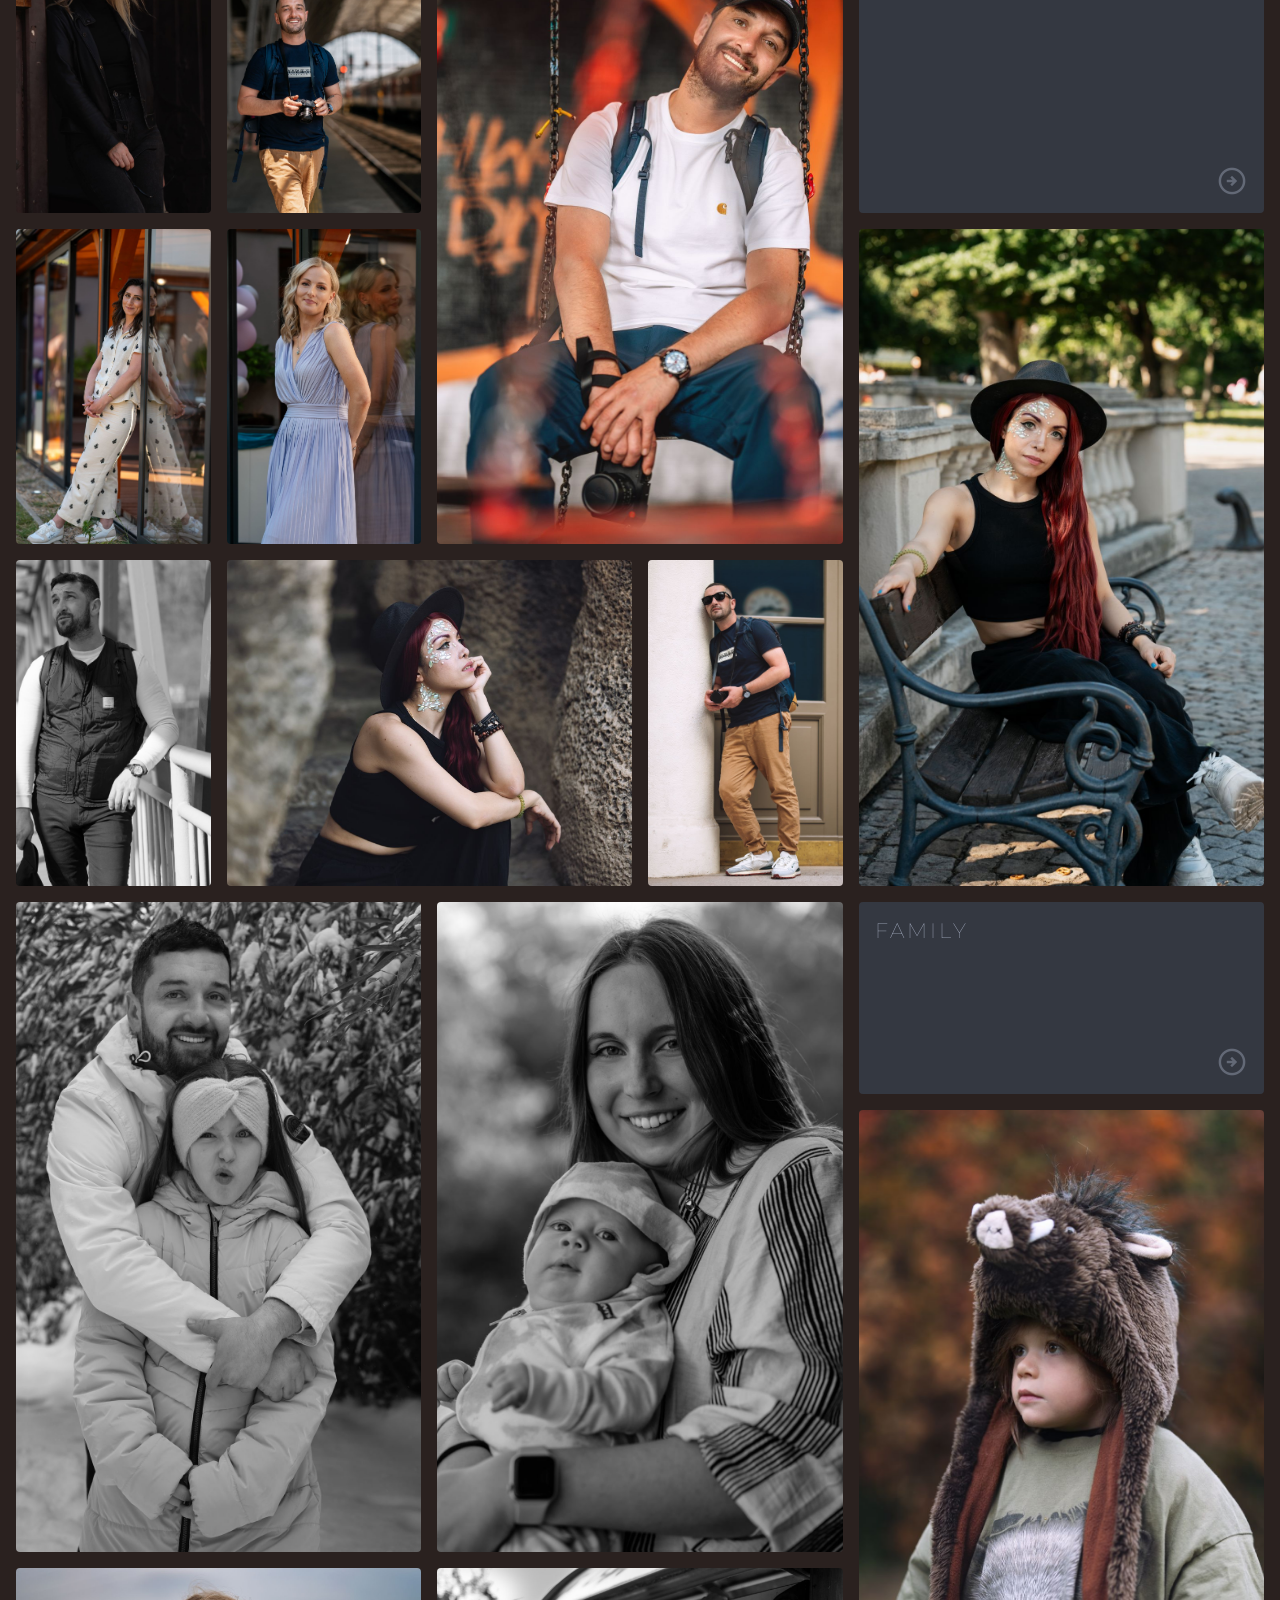
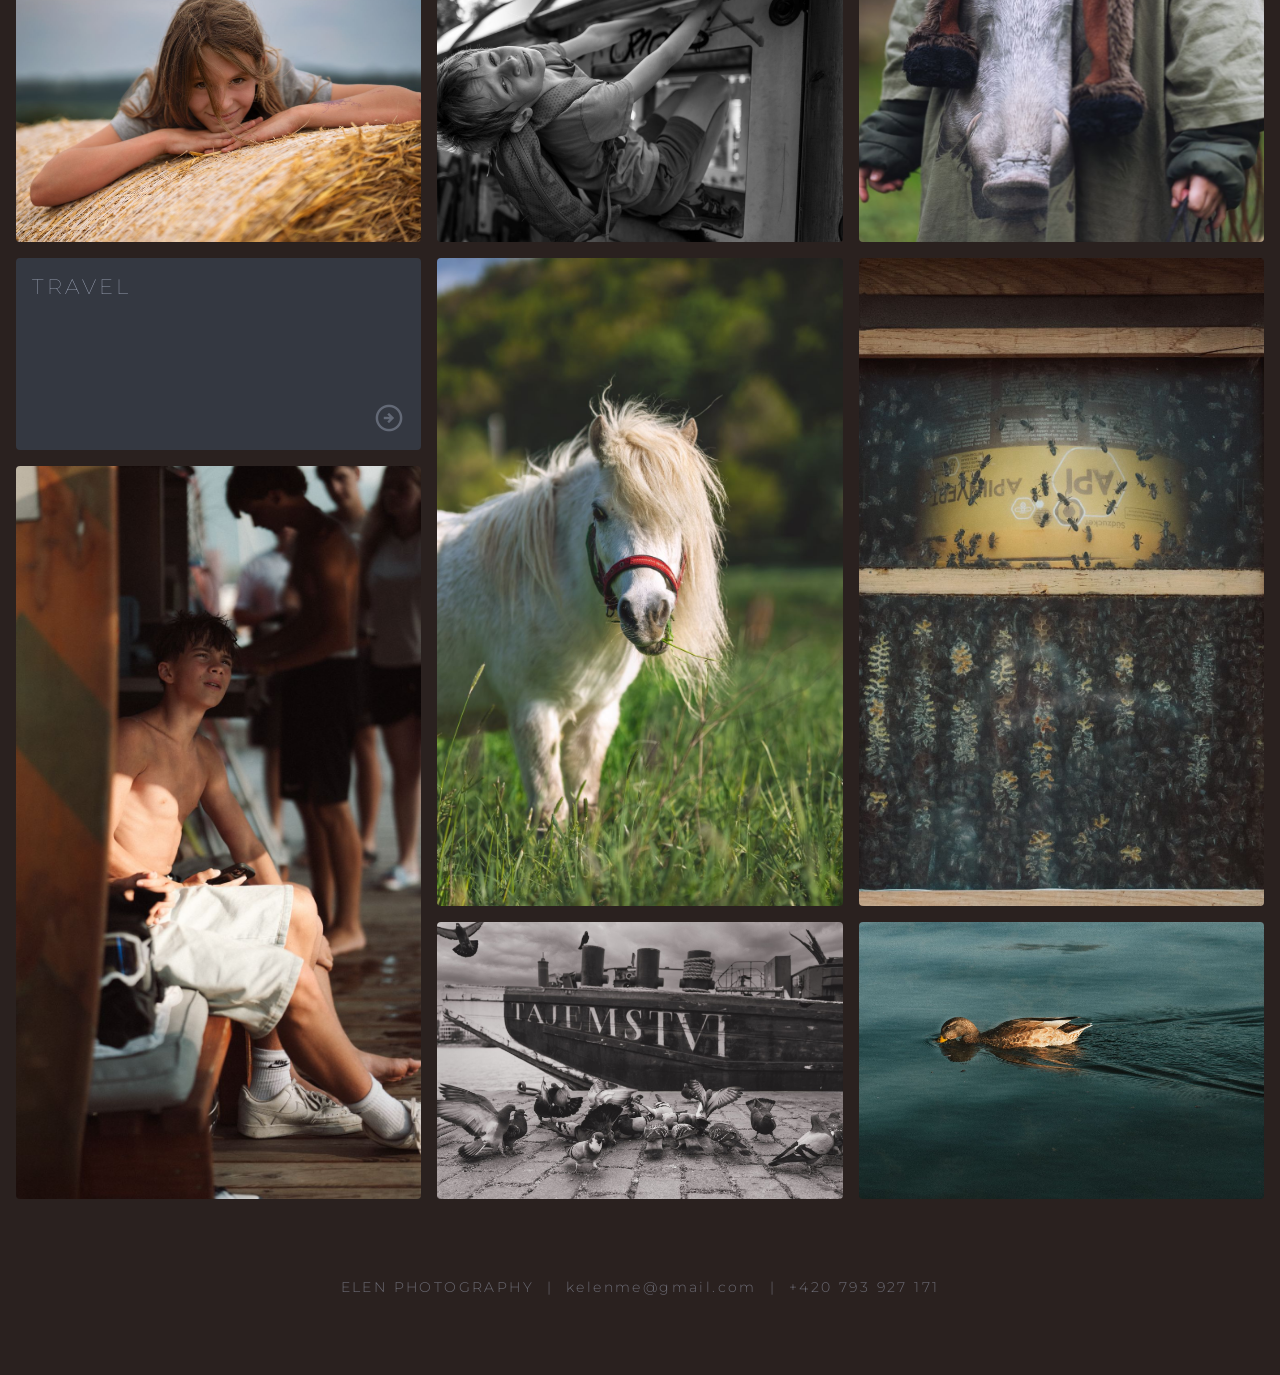
==== commit dd43cdd1: "Footer" ====
--- a/index.html
+++ b/index.html
@@ -74,6 +74,8 @@
         <div class="landscape"><img src="media/travel/2dfb3573.jpg"></div>
     </section>
 
+    <footer>ELEN PHOTOGRAPHY<span class="pipe"> | </span>kelenme@gmail.com<span class="pipe"> | </span>+420 793 927 171</footer>
+
     <script src="app.js"></script>
 </body>
 </html>
--- a/style.css
+++ b/style.css
@@ -153,6 +153,35 @@
     color: #fff;
 }
 
+footer {
+    display: flex;
+    justify-content: center;
+    align-items: center;
+    padding: 4rem 1rem;
+    font-size: 0.85rem;
+    font-weight: 300;
+    color: rgb(171, 179, 199);
+    letter-spacing: 0.15rem;
+    opacity: 0.5;
+    text-align: center;
+}
+
+footer .pipe {
+    margin: 0 0.8rem;
+}
+
+@media (max-width: 800px) {
+    footer {
+        flex-direction: column;
+        gap: 0.4rem;
+    }
+
+    footer .pipe {
+        display: block;
+        visibility: hidden;
+    }
+}
+
 .outline {
     outline: 1px solid red;
 }
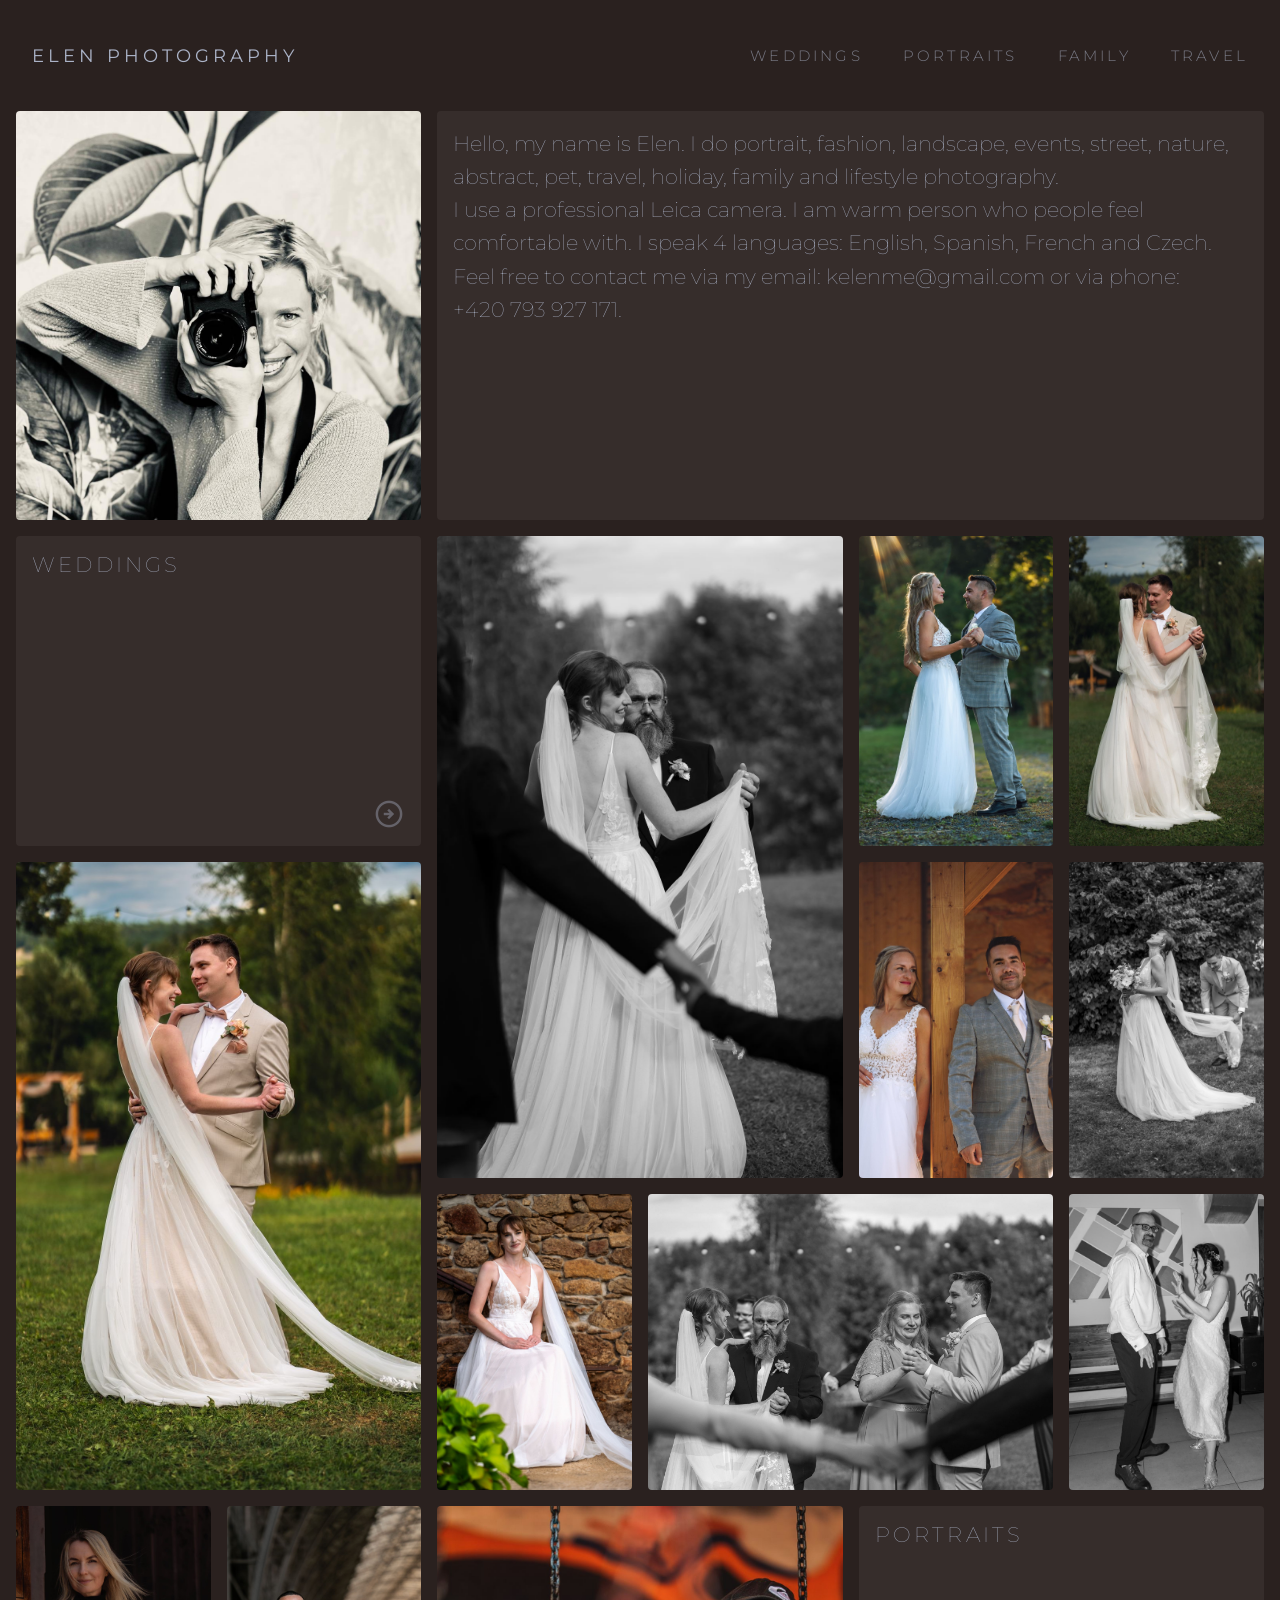
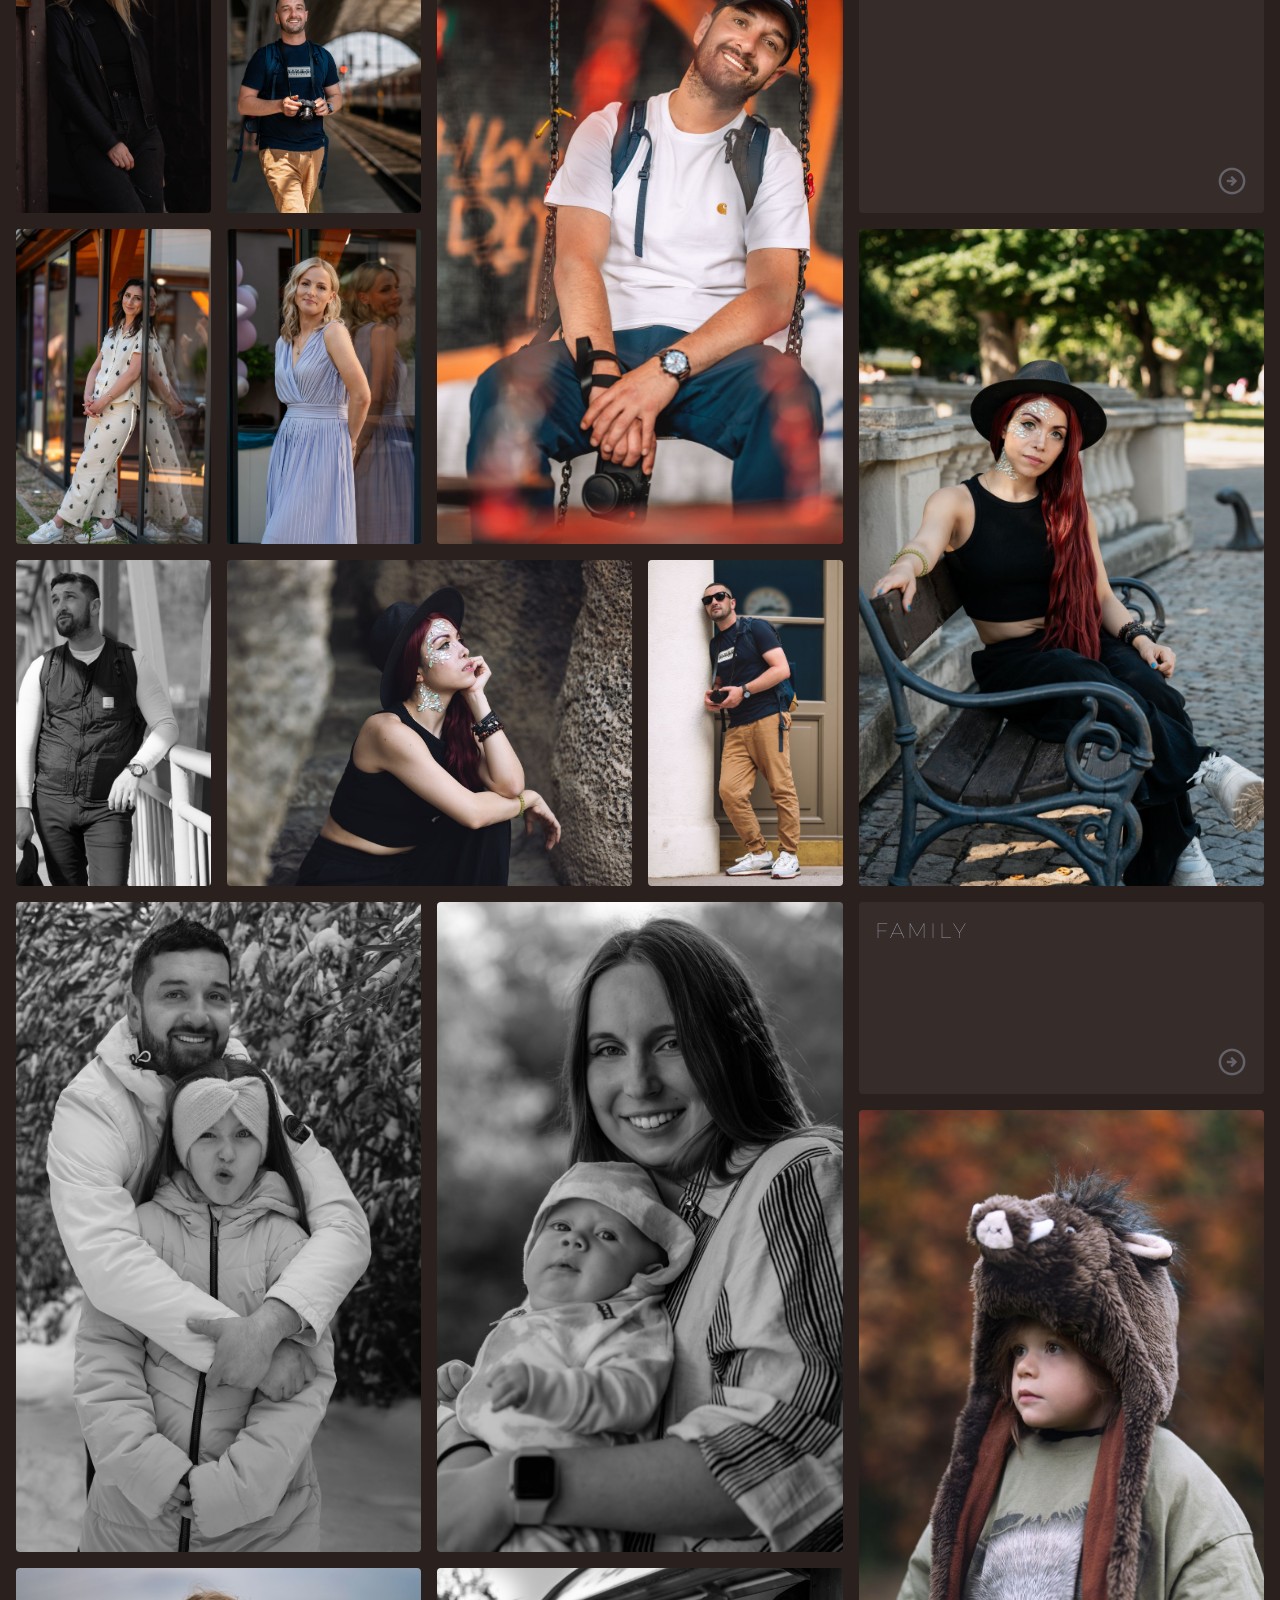
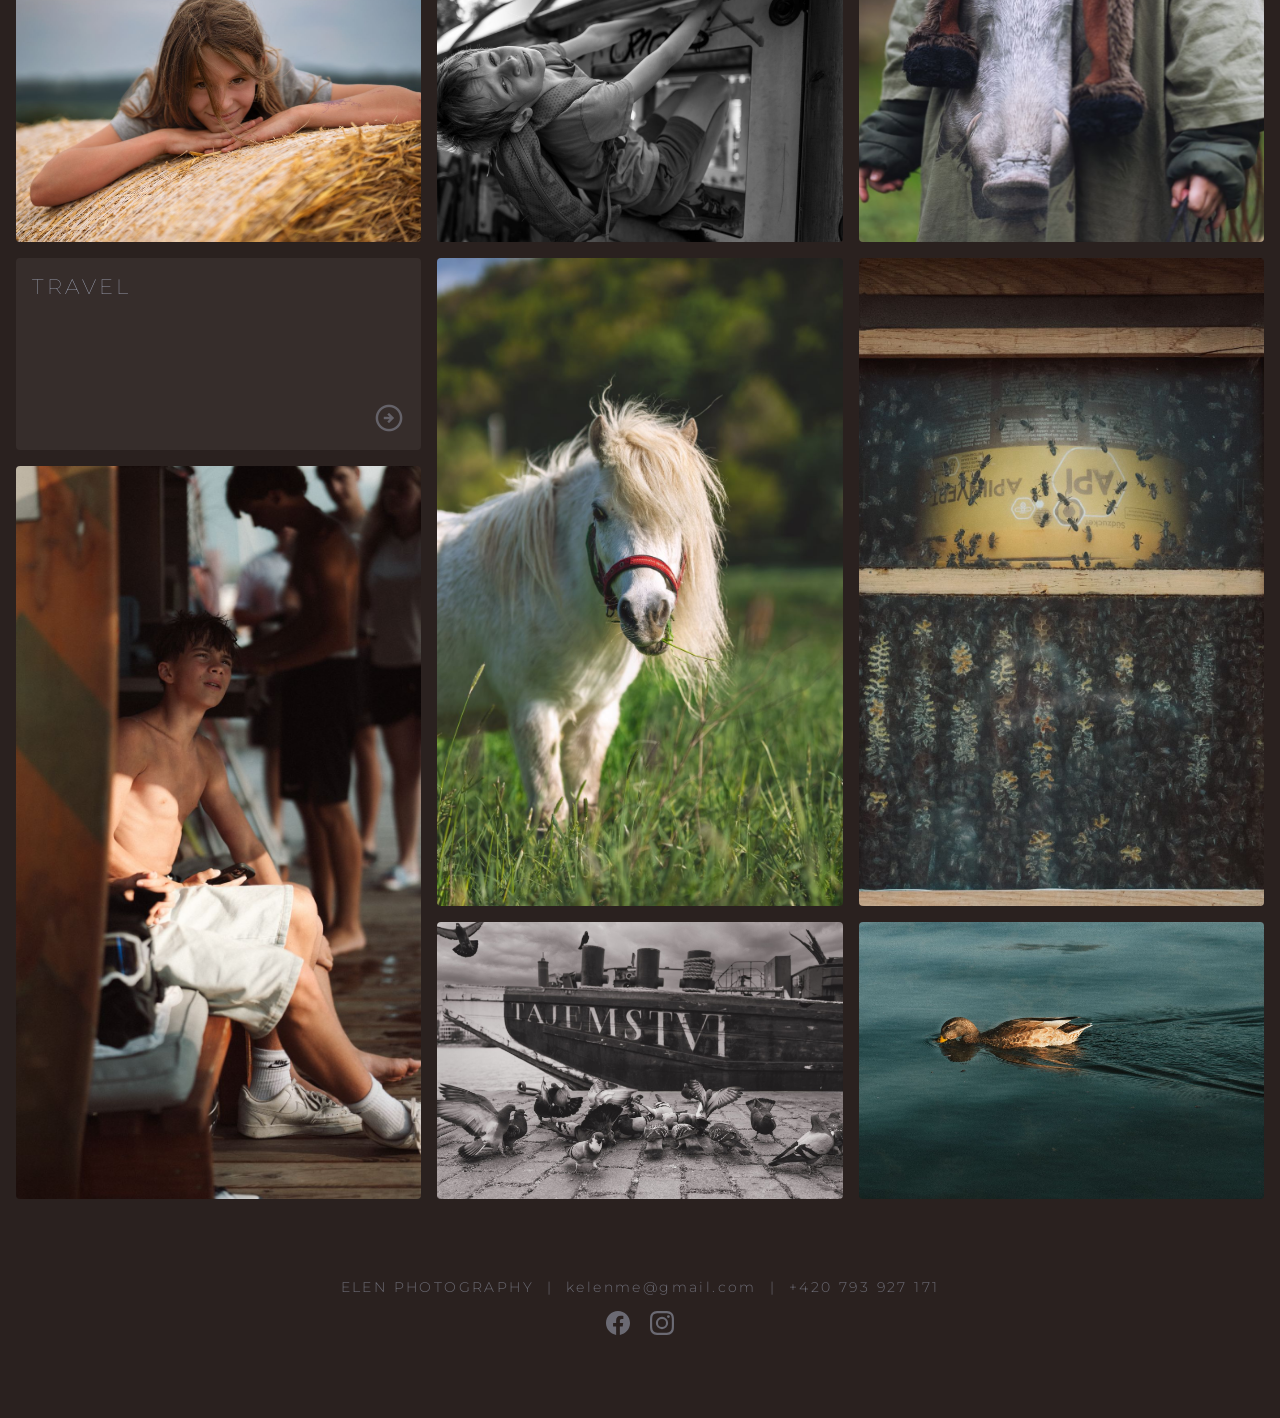
==== commit 7368a89e: "social media" ====
--- a/index.html
+++ b/index.html
@@ -74,7 +74,17 @@
         <div class="landscape"><img src="media/travel/2dfb3573.jpg"></div>
     </section>
 
-    <footer>ELEN PHOTOGRAPHY<span class="pipe"> | </span>kelenme@gmail.com<span class="pipe"> | </span>+420 793 927 171</footer>
+    <footer>
+        <div>ELEN PHOTOGRAPHY<span class="pipe"> | </span>kelenme@gmail.com<span class="pipe"> | </span>+420 793 927 171</div>
+        <div class="social-links">
+            <a href="https://www.facebook.com/people/ELEN-Photography/61559895256300/" target="_blank" rel="noopener noreferrer">
+                <svg xmlns="http://www.w3.org/2000/svg" width="24" height="24" viewBox="0 0 24 24" fill="currentColor"><path d="M24 12.073c0-6.627-5.373-12-12-12s-12 5.373-12 12c0 5.99 4.388 10.954 10.125 11.854v-8.385H7.078v-3.47h3.047V9.43c0-3.007 1.792-4.669 4.533-4.669 1.312 0 2.686.235 2.686.235v2.953H15.83c-1.491 0-1.956.925-1.956 1.874v2.25h3.328l-.532 3.47h-2.796v8.385C19.612 23.027 24 18.062 24 12.073z"/></svg>
+            </a>
+            <a href="https://www.instagram.com/elen_photogra_phy?igsh=NGU5c3g4aHk2Zmp3&utm_source=qr" target="_blank" rel="noopener noreferrer">
+                <svg xmlns="http://www.w3.org/2000/svg" width="24" height="24" viewBox="0 0 24 24" fill="currentColor"><path d="M12 2.163c3.204 0 3.584.012 4.85.07 3.252.148 4.771 1.691 4.919 4.919.058 1.265.069 1.645.069 4.849 0 3.205-.012 3.584-.069 4.849-.149 3.225-1.664 4.771-4.919 4.919-1.266.058-1.644.07-4.85.07-3.204 0-3.584-.012-4.849-.07-3.26-.149-4.771-1.699-4.919-4.92-.058-1.265-.07-1.644-.07-4.849 0-3.204.013-3.583.07-4.849.149-3.227 1.664-4.771 4.919-4.919 1.266-.057 1.645-.069 4.849-.069zM12 0C8.741 0 8.333.014 7.053.072 2.695.272.273 2.69.073 7.052.014 8.333 0 8.741 0 12c0 3.259.014 3.668.072 4.948.2 4.358 2.618 6.78 6.98 6.98C8.333 23.986 8.741 24 12 24c3.259 0 3.668-.014 4.948-.072 4.354-.2 6.782-2.618 6.979-6.98.059-1.28.073-1.689.073-4.948 0-3.259-.014-3.667-.072-4.947-.196-4.354-2.617-6.78-6.979-6.98C15.668.014 15.259 0 12 0zm0 5.838a6.162 6.162 0 100 12.324 6.162 6.162 0 000-12.324zM12 16a4 4 0 110-8 4 4 0 010 8zm6.406-11.845a1.44 1.44 0 100 2.881 1.44 1.44 0 000-2.881z"/></svg>
+            </a>
+        </div>
+    </footer>
 
     <script src="app.js"></script>
 </body>
--- a/style.css
+++ b/style.css
@@ -94,7 +94,7 @@
 }
 
 .grid>div:nth-child(1) {
-    background-color: rgb(52, 56, 65);
+    background-color: rgb(54, 45, 43);
 }
 
 .grid>div {
@@ -120,7 +120,7 @@
     color: rgb(171, 179, 199);
     line-height: 1.6;
     margin-top: 0;
-    background-color: rgb(52, 56, 65);
+    background-color: rgb(54, 45, 43);
     padding: 1rem;
 }
 
@@ -155,6 +155,7 @@
 
 footer {
     display: flex;
+    flex-direction: column;
     justify-content: center;
     align-items: center;
     padding: 4rem 1rem;
@@ -166,12 +167,34 @@
     text-align: center;
 }
 
+footer > div:first-child {
+    display: flex;
+    justify-content: center;
+    align-items: center;
+}
+
 footer .pipe {
     margin: 0 0.8rem;
 }
 
+.social-links {
+    display: flex;
+    justify-content: center;
+    gap: 1.2rem;
+    margin-top: 1rem;
+}
+
+.social-links a {
+    color: rgb(171, 179, 199);
+    transition: opacity 0.3s;
+}
+
+.social-links a:hover {
+    opacity: 0.7;
+}
+
 @media (max-width: 800px) {
-    footer {
+    footer > div:first-child {
         flex-direction: column;
         gap: 0.4rem;
     }
--- a/large.css
+++ b/large.css
@@ -17,7 +17,6 @@
 .grid.intro-weddings>div:nth-child(9) { grid-column: 4/6; grid-row: 3/4; }
 .grid.intro-weddings>div:nth-child(10) { grid-column: 6/7; grid-row: 3/4; }
 .grid.intro-weddings>div:nth-child(11) { display: none; }
-
 .grid.intro-portraits>div:nth-child(1) { grid-column: 5/7; grid-row: 1/2; }
 .grid.intro-portraits>div:nth-child(2) { grid-column: 3/5; grid-row: 1/3; }
 .grid.intro-portraits>div:nth-child(3) { grid-column: 1/2; grid-row: 1/2; }
@@ -29,14 +28,12 @@
 .grid.intro-portraits>div:nth-child(9) { grid-column: 2/4; grid-row: 3/4; }
 .grid.intro-portraits>div:nth-child(10) { grid-column: 1/2; grid-row: 3/4; }
 .grid.intro-portraits>div:nth-child(11) { display: none; }
-
 .grid.intro-family>div:nth-child(1) { grid-column: 5/7; grid-row: 1/2; }
 .grid.intro-family>div:nth-child(2) { grid-column: 3/5; grid-row: 1/3; }
 .grid.intro-family>div:nth-child(3) { grid-column: 1/3; grid-row: 1/3; }
 .grid.intro-family>div:nth-child(4) { grid-column: 5/7; grid-row: 2/4; }
 .grid.intro-family>div:nth-child(5) { grid-column: 3/5; grid-row: 3/4; }
 .grid.intro-family>div:nth-child(6) { grid-column: 1/3; grid-row: 3/4; }
-
 .grid.intro-travel>div:nth-child(1) { grid-column: 1/3; grid-row: 1/2; }
 .grid.intro-travel>div:nth-child(2) { grid-column: 3/5; grid-row: 1/3; }
 .grid.intro-travel>div:nth-child(3) { grid-column: 5/7; grid-row: 1/3; }
@@ -111,16 +108,14 @@
 .grid.weddings>div:nth-child(21) { grid-column: 4/5; grid-row: 8/9; }
 .grid.weddings>div:nth-child(23) { grid-column: 5/6; grid-row: 8/9; }
 .grid.weddings>div:nth-child(25) { grid-column: 6/7; grid-row: 8/9; }
-.grid.weddings>div:nth-child(35) { grid-column: 1/3; grid-row: 9/10; }
+.grid.weddings>div:nth-child(34) { grid-column: 1/3; grid-row: 9/10; }
 .grid.weddings>div:nth-child(26) { grid-column: 3/4; grid-row: 9/10; }
 .grid.weddings>div:nth-child(30) { grid-column: 4/5; grid-row: 9/10; }
-.grid.weddings>div:nth-child(31) { grid-column: 5/6; grid-row: 9/10; }
-.grid.weddings>div:nth-child(32) { grid-column: 6/7; grid-row: 9/10; }
-.grid.weddings>div:nth-child(33) { grid-column: 1/2; grid-row: 10/11; }
-.grid.weddings>div:nth-child(34) { grid-column: 2/3; grid-row: 10/11; }
-.grid.weddings>div:nth-child(36) { grid-column: 3/4; grid-row: 10/11; }
-.grid.weddings>div:nth-child(37) { grid-column: 4/5; grid-row: 10/11; }
-.grid.weddings>div:nth-child(38) { grid-column: 5/6; grid-row: 10/11; }
+.grid.weddings>div:nth-child(31) { grid-column: 5/7; grid-row: 9/11; }
+.grid.weddings>div:nth-child(32) { grid-column: 1/2; grid-row: 10/11; }
+.grid.weddings>div:nth-child(33) { grid-column: 2/3; grid-row: 10/11; }
+.grid.weddings>div:nth-child(35) { grid-column: 3/4; grid-row: 10/11; }
+.grid.weddings>div:nth-child(36) { grid-column: 4/5; grid-row: 10/11; }
 
 .grid.portraits>div:nth-child(1)  { grid-column: 1/3; grid-row: 1/2; }
 .grid.portraits>div:nth-child(2)  { grid-column: 3/5; grid-row: 1/3; }
@@ -159,21 +154,21 @@
 .grid.portraits>div:nth-child(33) { grid-column: 1/2; grid-row: 9/10; }
 .grid.portraits>div:nth-child(34) { grid-column: 2/3; grid-row: 9/10; }
 .grid.portraits>div:nth-child(35) { grid-column: 3/4; grid-row: 9/10; }
-.grid.portraits>div:nth-child(36) { grid-column: 4/5; grid-row: 9/10; }
-.grid.portraits>div:nth-child(38) { grid-column: 5/6; grid-row: 9/10; }
+.grid.portraits>div:nth-child(38) { grid-column: 4/6; grid-row: 9/11; }
 .grid.portraits>div:nth-child(39) { grid-column: 6/7; grid-row: 9/10; }
 .grid.portraits>div:nth-child(40) { grid-column: 1/2; grid-row: 10/11; }
-.grid.portraits>div:nth-child(41) { grid-column: 2/3; grid-row: 10/11; }
-.grid.portraits>div:nth-child(42) { grid-column: 3/4; grid-row: 10/11; }
-.grid.portraits>div:nth-child(43) { grid-column: 4/5; grid-row: 10/11; }
-.grid.portraits>div:nth-child(44) { grid-column: 5/6; grid-row: 10/11; }
+.grid.portraits>div:nth-child(43) { grid-column: 2/4; grid-row: 10/12; }
 .grid.portraits>div:nth-child(45) { grid-column: 6/7; grid-row: 10/11; }
 .grid.portraits>div:nth-child(46) { grid-column: 1/2; grid-row: 11/12; }
-.grid.portraits>div:nth-child(47) { grid-column: 2/3; grid-row: 11/12; }
-.grid.portraits>div:nth-child(48) { grid-column: 3/4; grid-row: 11/12; }
 .grid.portraits>div:nth-child(49) { grid-column: 4/5; grid-row: 11/12; }
 .grid.portraits>div:nth-child(50) { grid-column: 5/6; grid-row: 11/12; }
 .grid.portraits>div:nth-child(51) { grid-column: 6/7; grid-row: 11/12; }
+.grid.portraits>div:nth-child(36) { grid-column: 1/2; grid-row: 12/13; }
+.grid.portraits>div:nth-child(41) { grid-column: 2/3; grid-row: 12/13; }
+.grid.portraits>div:nth-child(42) { grid-column: 3/4; grid-row: 12/13; }
+.grid.portraits>div:nth-child(44) { grid-column: 4/5; grid-row: 12/13; }
+.grid.portraits>div:nth-child(47) { grid-column: 5/6; grid-row: 12/13; }
+.grid.portraits>div:nth-child(48) { grid-column: 6/7; grid-row: 12/13; }
 
 .grid.family>div:nth-child(1)  { grid-column: 1/3; grid-row: 1/2; }
 .grid.family>div:nth-child(2)  { grid-column: 3/5; grid-row: 1/3; }
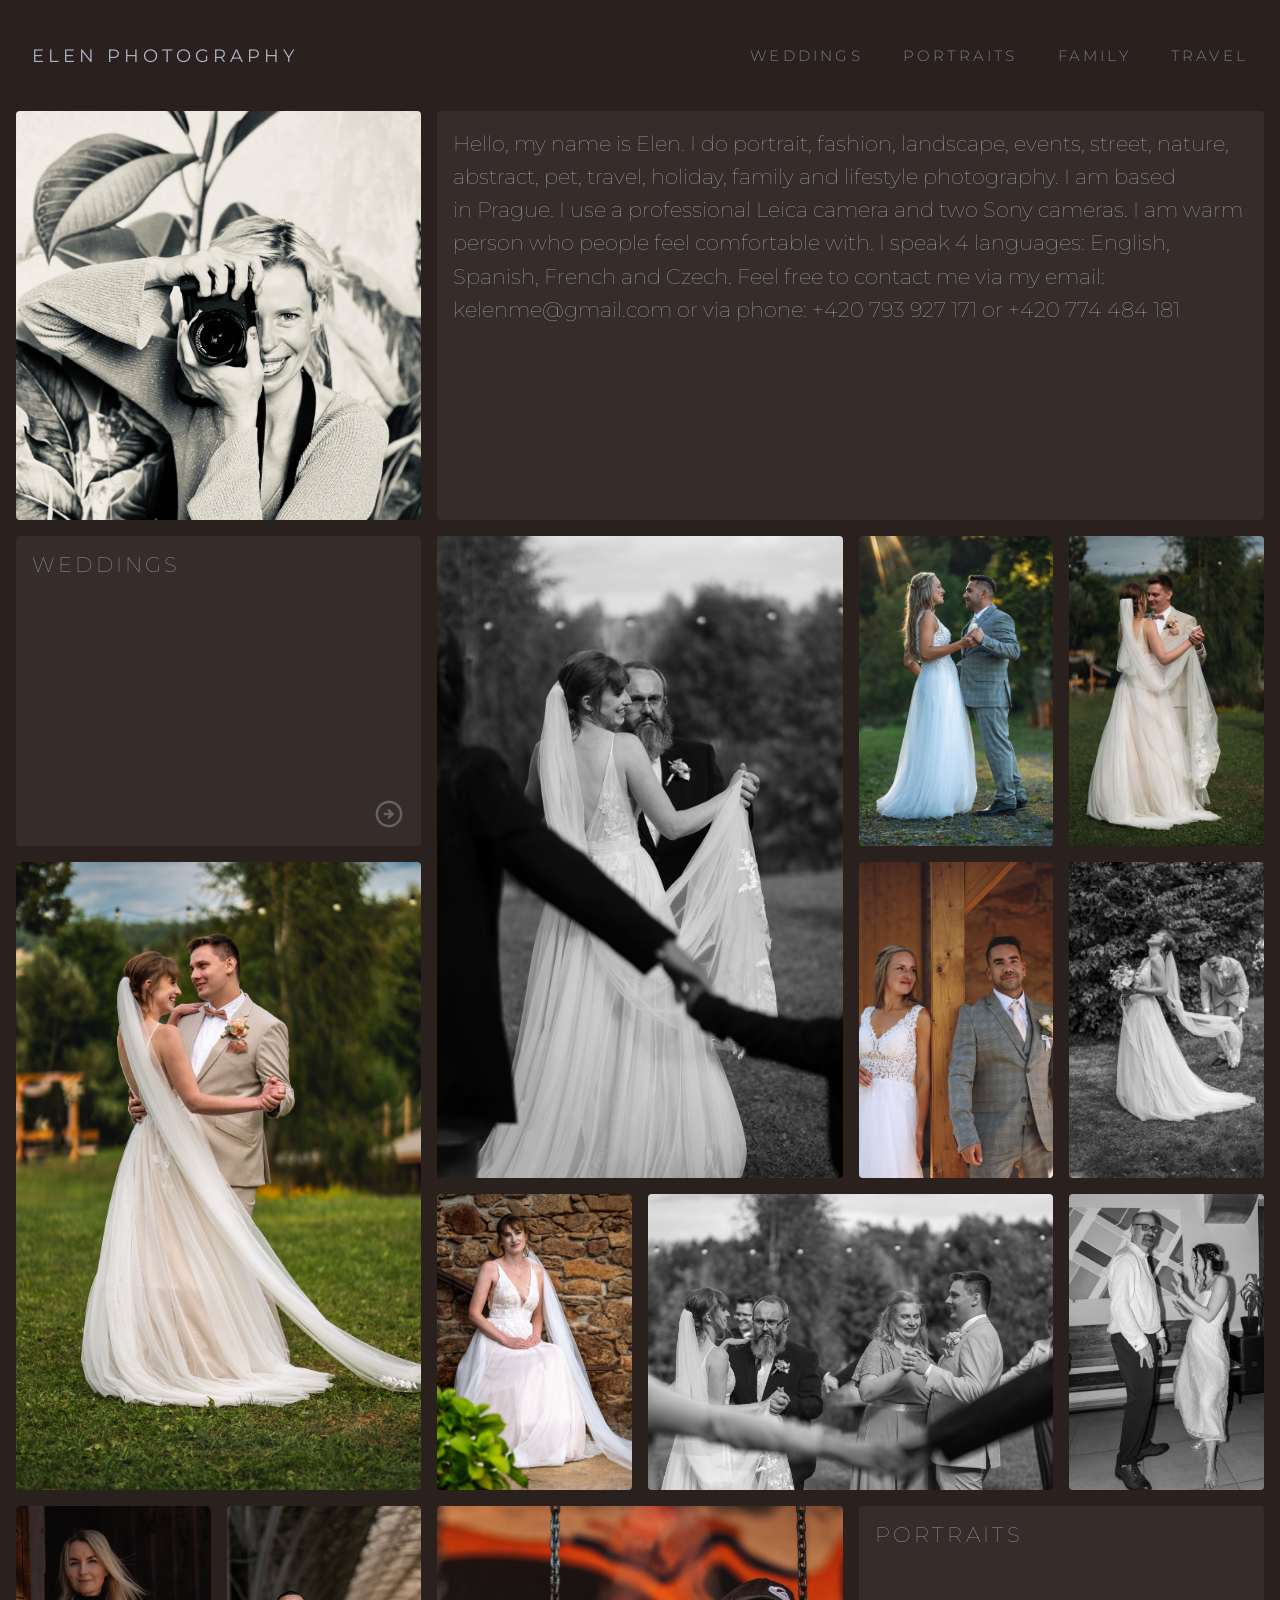
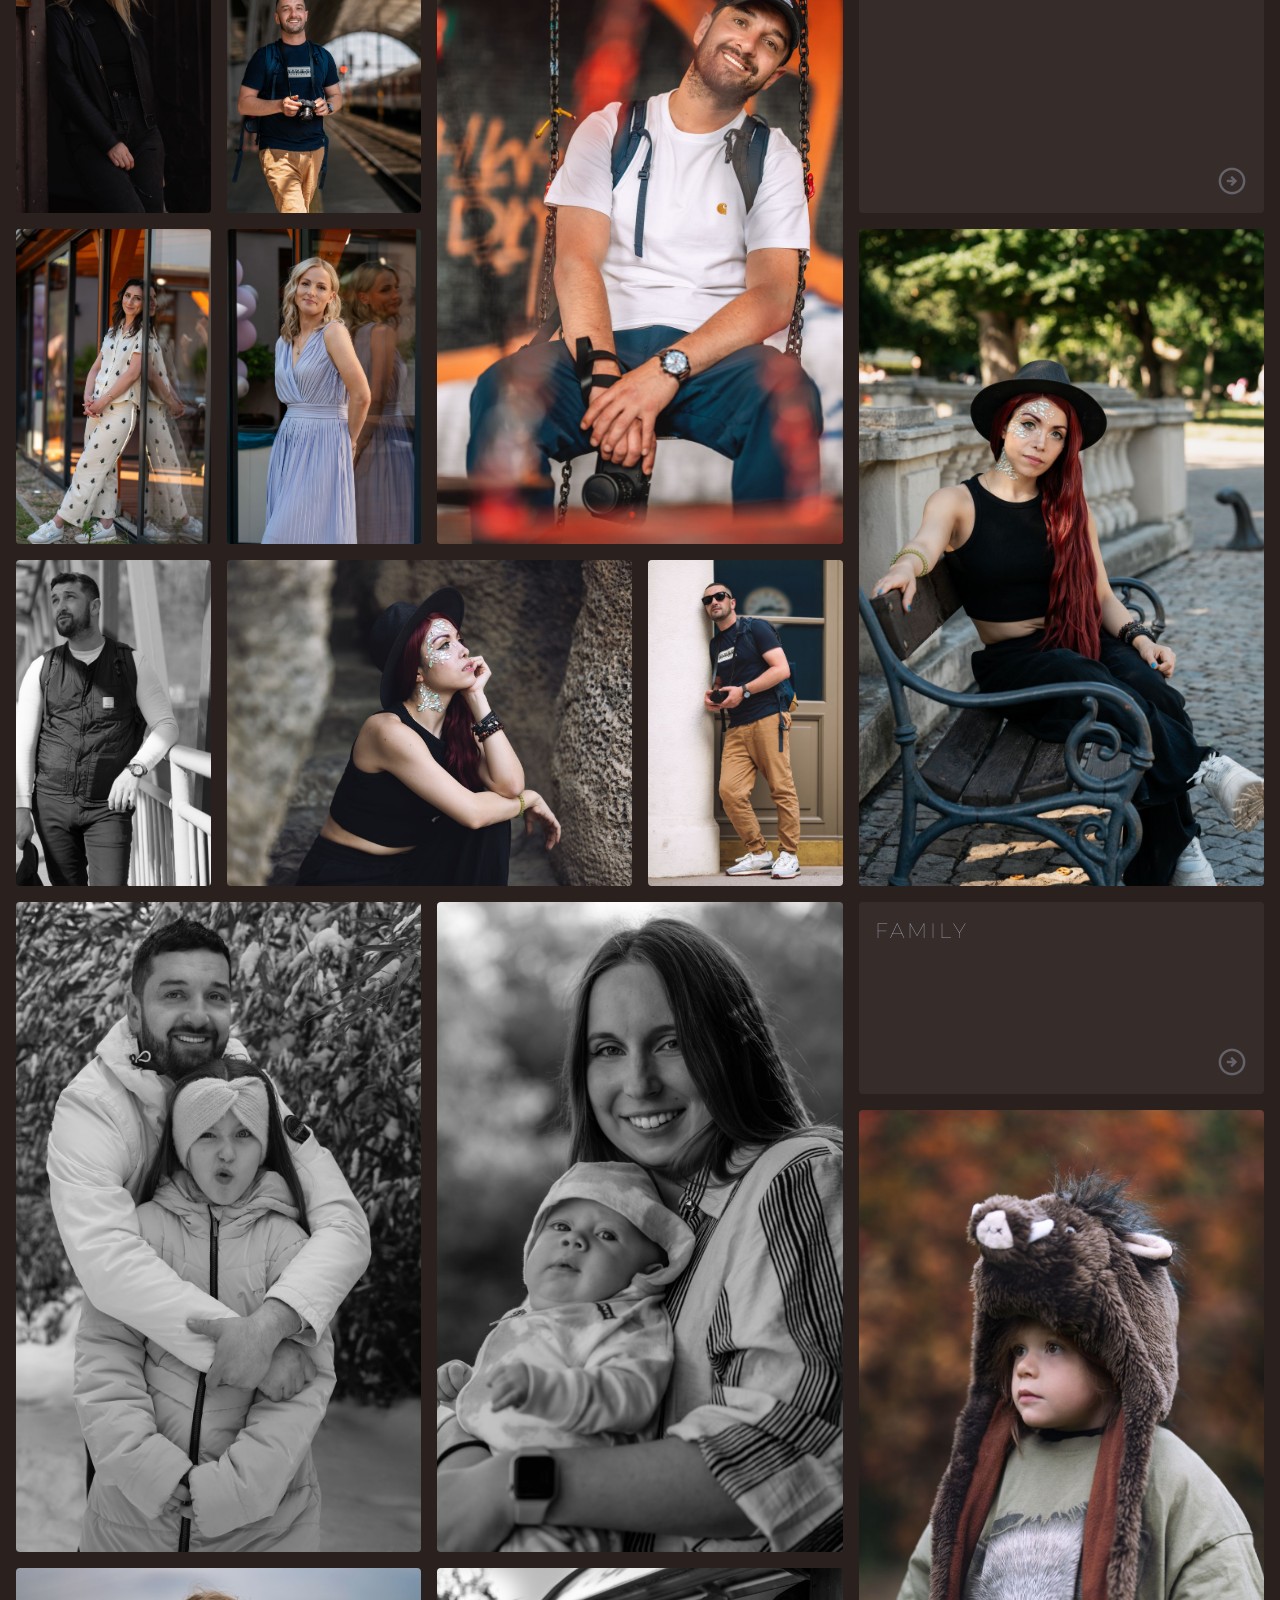
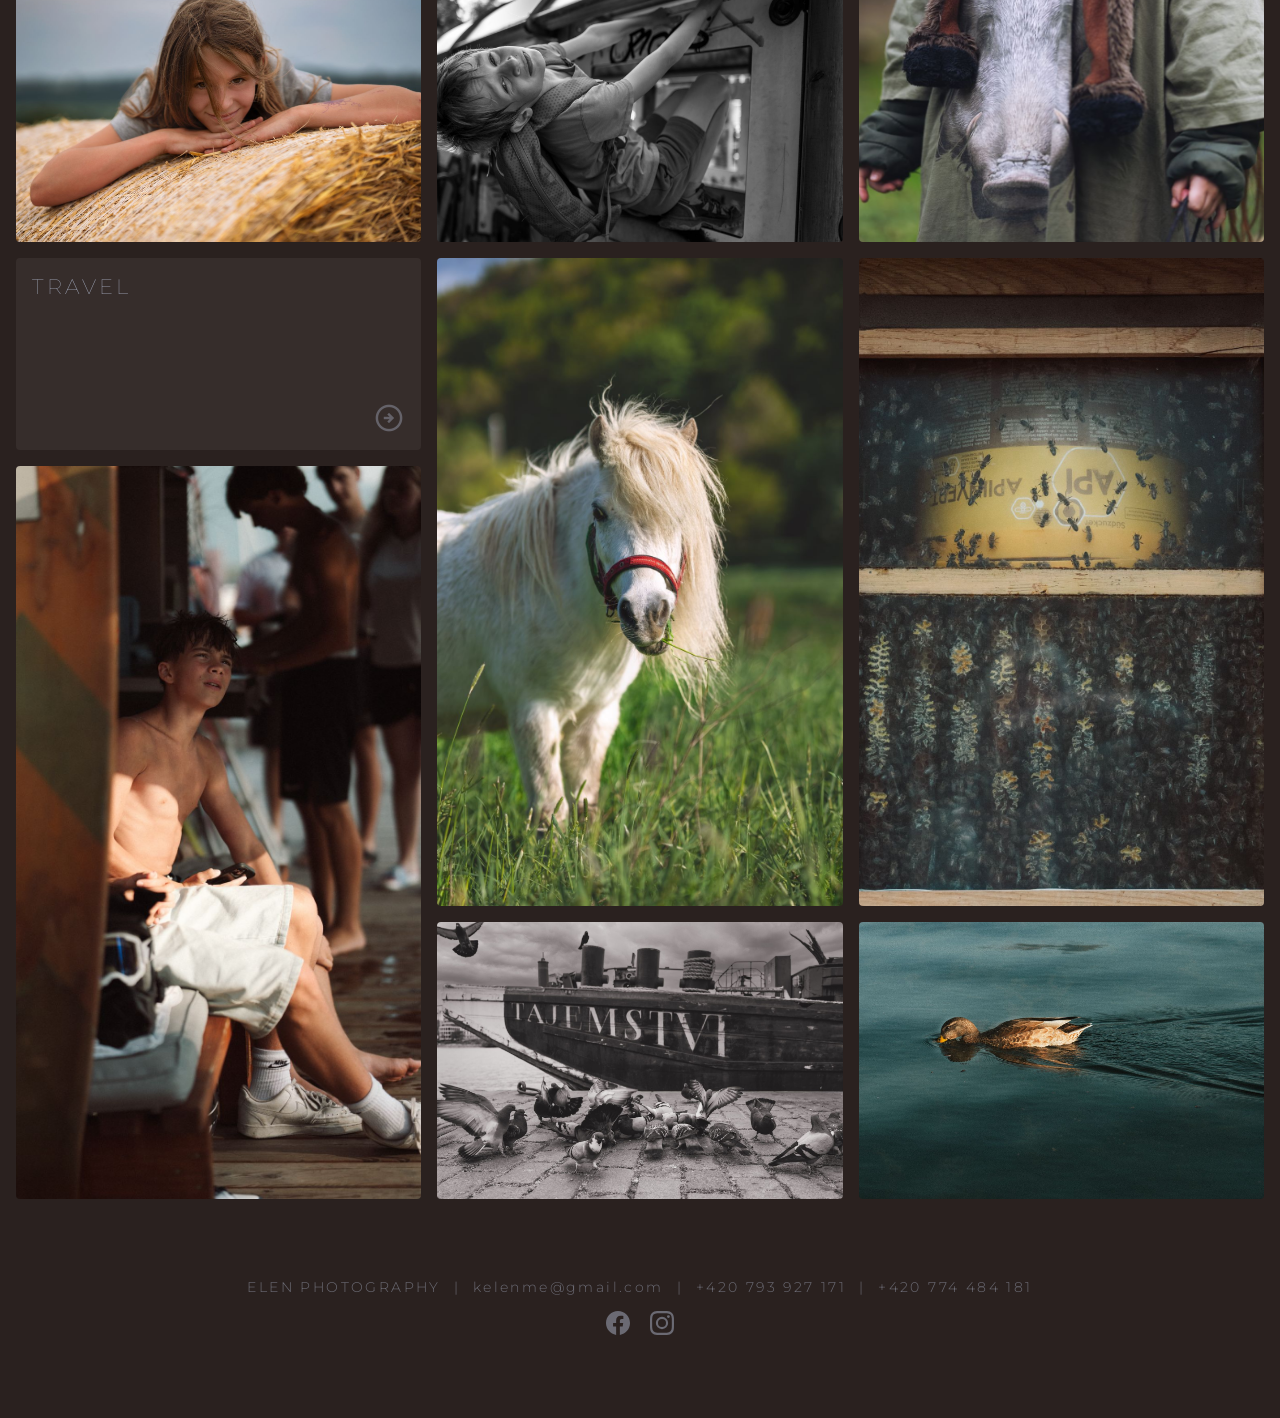
==== commit 8a8b0f63: "add phone to index.html" ====
--- a/index.html
+++ b/index.html
@@ -25,7 +25,7 @@
 
     <section class="grid about">
         <div><img src="media/elen.jpg" alt="Elen Photography"></div>
-        <div>Hello, my name is Elen. I&nbsp;do&nbsp;portrait, fashion, landscape, events, street, nature, abstract, pet, travel, holiday, family and&nbsp;lifestyle photography. I&nbsp;use&nbsp;a&nbsp;professional Leica camera. I&nbsp;am&nbsp;warm person who people feel comfortable with. I&nbsp;speak 4&nbsp;languages: English, Spanish, French and Czech. Feel free to&nbsp;contact&nbsp;me via&nbsp;my email: kelenme@gmail.com or via phone: +420&nbsp;793&nbsp;927&nbsp;171.</div>
+        <div>Hello, my name is Elen. I&nbsp;do&nbsp;portrait, fashion, landscape, events, street, nature, abstract, pet, travel, holiday, family and&nbsp;lifestyle photography. I&nbsp;am based in&nbsp;Prague. I&nbsp;use&nbsp;a&nbsp;professional Leica camera and two Sony cameras. I&nbsp;am&nbsp;warm person who people feel comfortable with. I&nbsp;speak 4&nbsp;languages: English, Spanish, French and Czech. Feel free to&nbsp;contact&nbsp;me via&nbsp;my email: kelenme@gmail.com or via phone: +420&nbsp;793&nbsp;927&nbsp;171 or +420&nbsp;774&nbsp;484&nbsp;181</div>
     </section>
 
     <section id="weddings" class="grid intro-weddings">
@@ -75,7 +75,7 @@
     </section>
 
     <footer>
-        <div>ELEN PHOTOGRAPHY<span class="pipe"> | </span>kelenme@gmail.com<span class="pipe"> | </span>+420 793 927 171</div>
+        <div>ELEN PHOTOGRAPHY<span class="pipe"> | </span>kelenme@gmail.com<span class="pipe"> | </span>+420 793 927 171<span class="pipe"> | </span>+420&nbsp;774&nbsp;484&nbsp;181</div>
         <div class="social-links">
             <a href="https://www.facebook.com/people/ELEN-Photography/61559895256300/" target="_blank" rel="noopener noreferrer">
                 <svg xmlns="http://www.w3.org/2000/svg" width="24" height="24" viewBox="0 0 24 24" fill="currentColor"><path d="M24 12.073c0-6.627-5.373-12-12-12s-12 5.373-12 12c0 5.99 4.388 10.954 10.125 11.854v-8.385H7.078v-3.47h3.047V9.43c0-3.007 1.792-4.669 4.533-4.669 1.312 0 2.686.235 2.686.235v2.953H15.83c-1.491 0-1.956.925-1.956 1.874v2.25h3.328l-.532 3.47h-2.796v8.385C19.612 23.027 24 18.062 24 12.073z"/></svg>
--- a/style.css
+++ b/style.css
@@ -43,6 +43,10 @@
     gap: 2.5rem;
 }
 
+a {
+    color: inherit;
+}
+
 @media (max-width: 800px) {
     header {
         flex-direction: column;
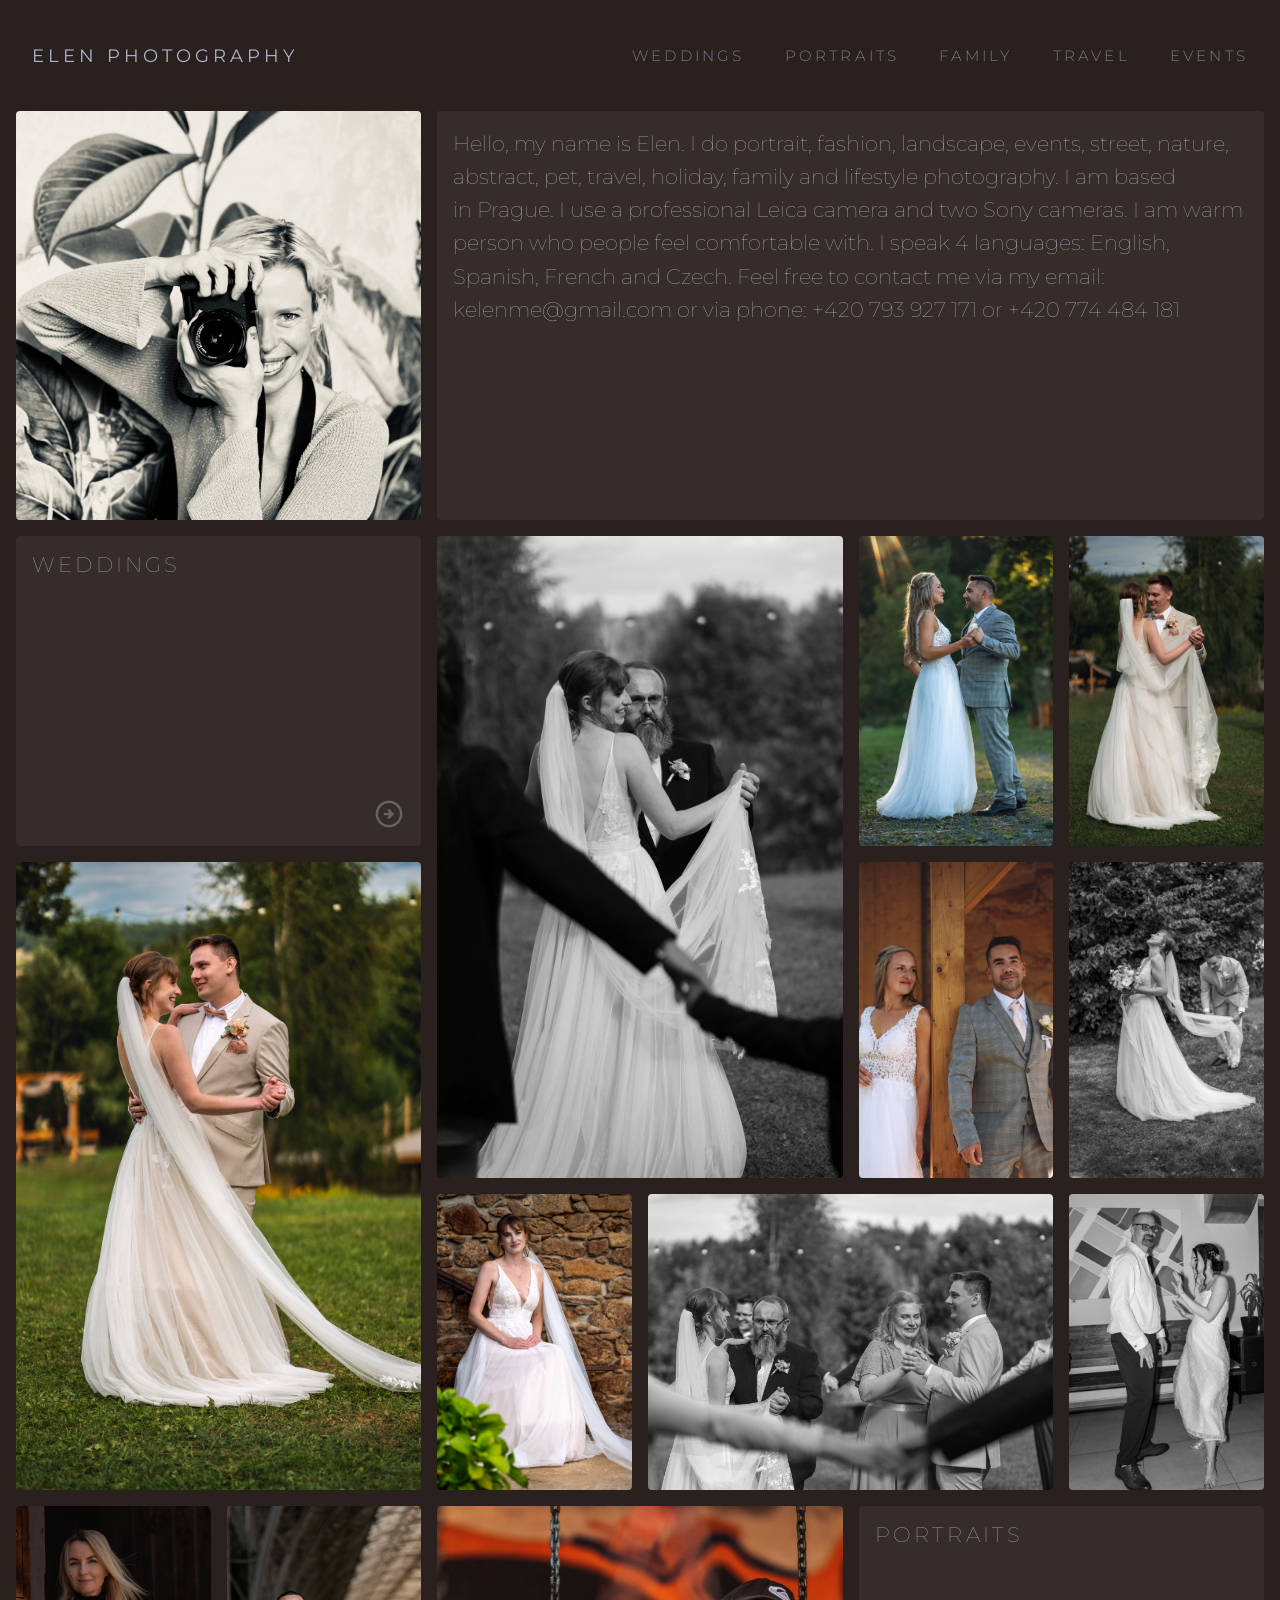
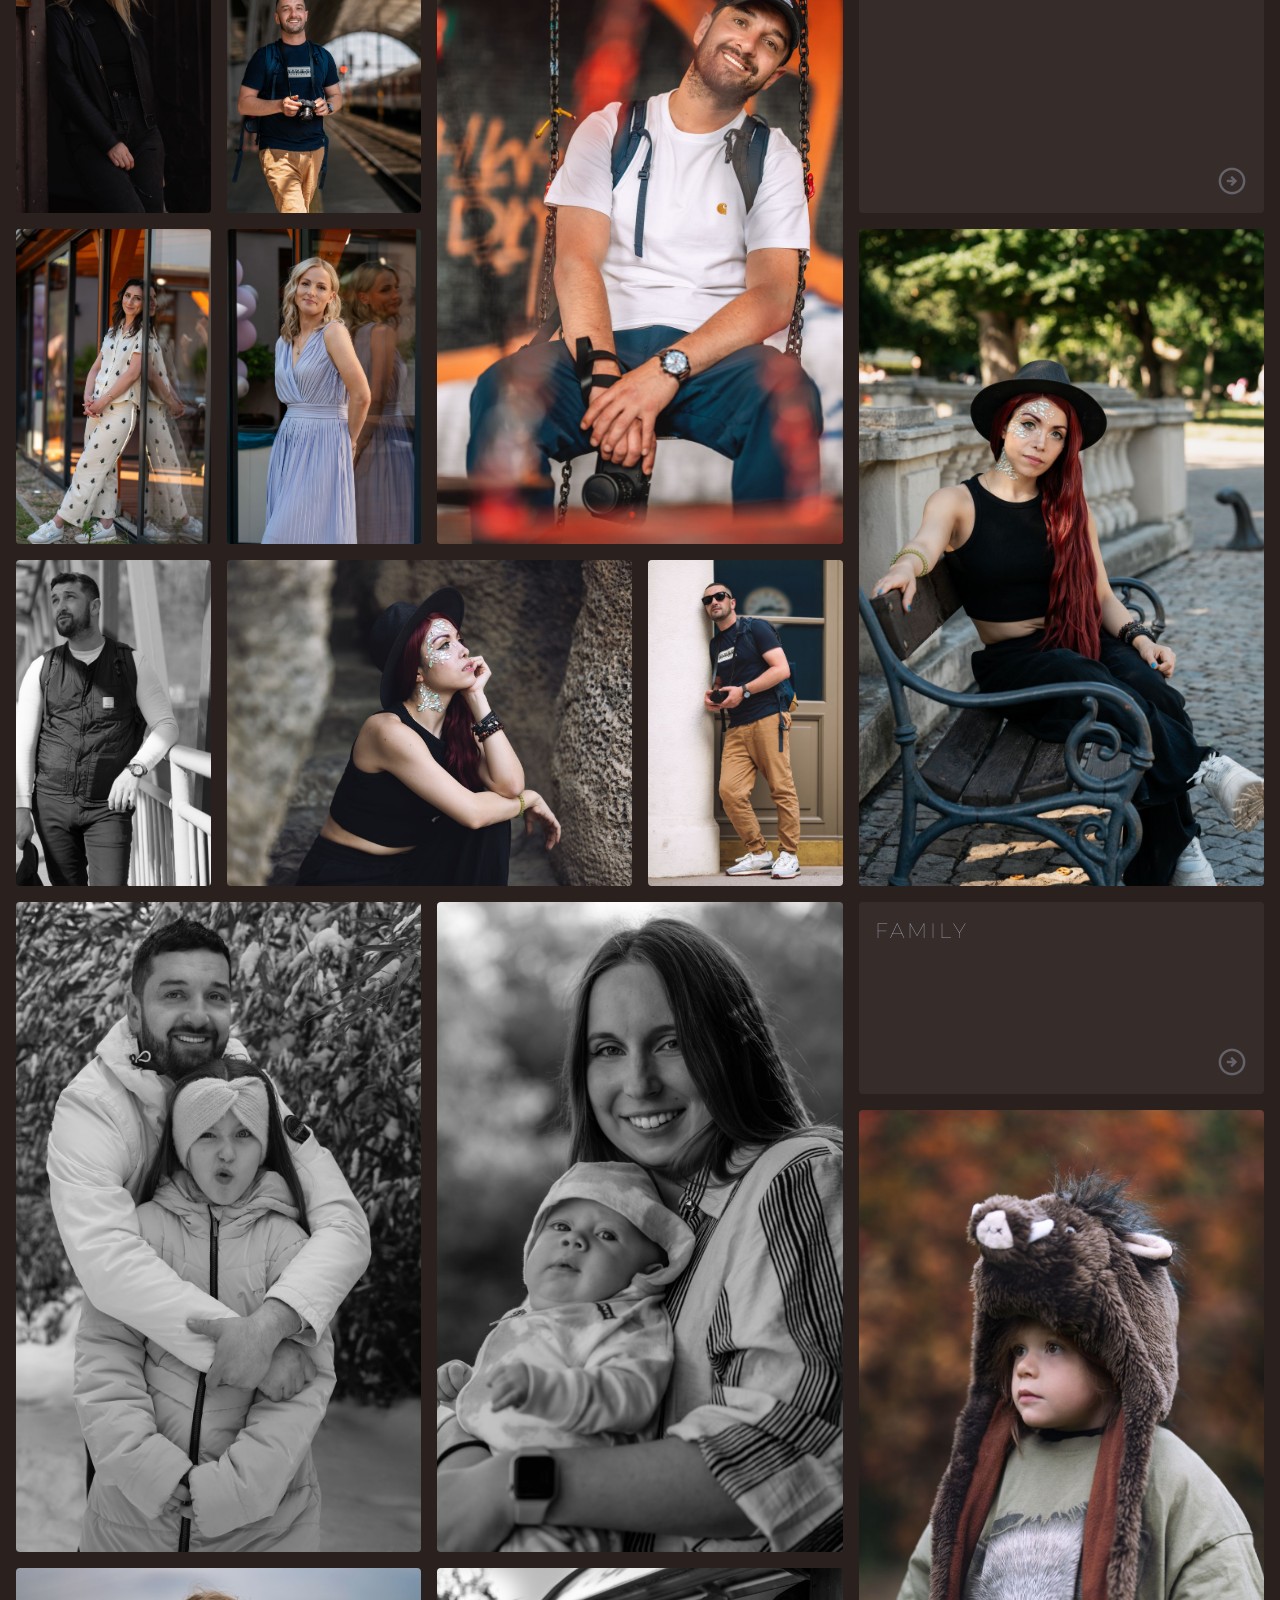
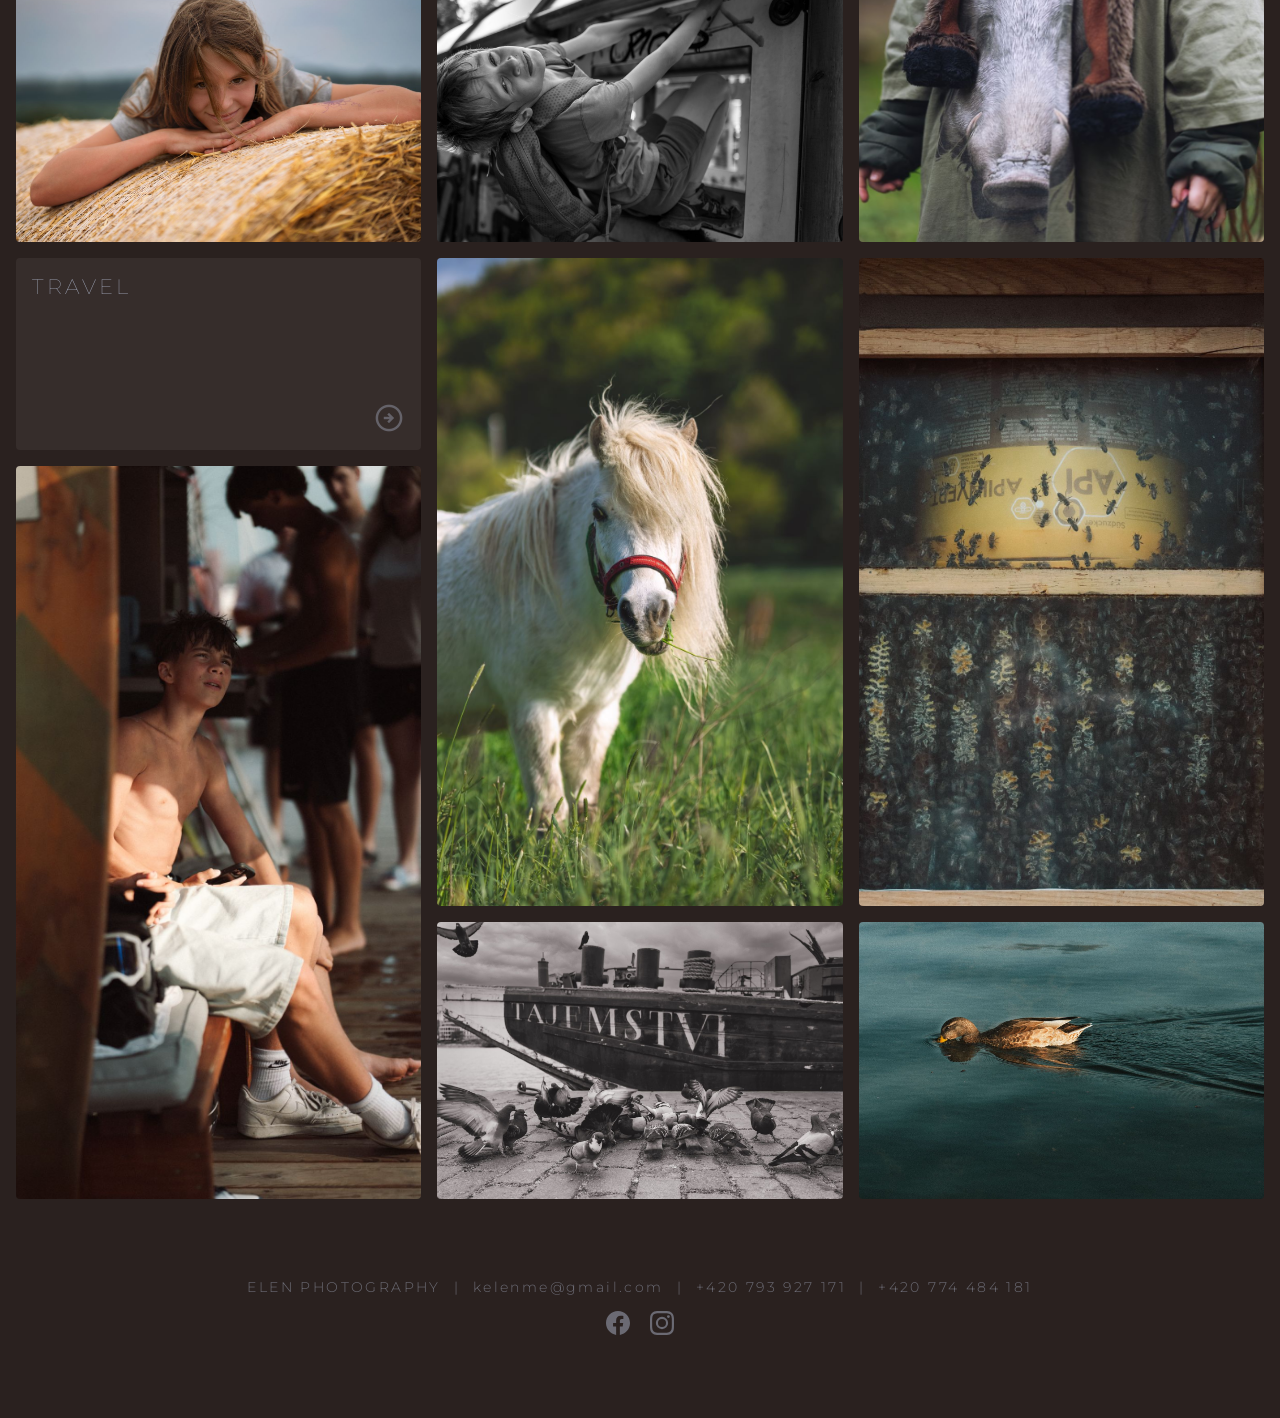
==== commit a8f0da08: "update events" ====
--- a/index.html
+++ b/index.html
@@ -20,6 +20,7 @@
             <a href="portraits.html">Portraits</a>
             <a href="family.html">Family</a>
             <a href="travel.html">Travel</a>
+            <a href="events.html">Events</a>
         </nav>
     </header>
 
@@ -75,7 +76,7 @@
     </section>
 
     <footer>
-        <div>ELEN PHOTOGRAPHY<span class="pipe"> | </span>kelenme@gmail.com<span class="pipe"> | </span>+420 793 927 171<span class="pipe"> | </span>+420&nbsp;774&nbsp;484&nbsp;181</div>
+        <div>ELEN&nbsp;PHOTOGRAPHY<span class="pipe"> | </span>kelenme@gmail.com<span class="pipe"> | </span>+420&nbsp;793&nbsp;927&nbsp;171<span class="pipe"> | </span>+420&nbsp;774&nbsp;484&nbsp;181</div>
         <div class="social-links">
             <a href="https://www.facebook.com/people/ELEN-Photography/61559895256300/" target="_blank" rel="noopener noreferrer">
                 <svg xmlns="http://www.w3.org/2000/svg" width="24" height="24" viewBox="0 0 24 24" fill="currentColor"><path d="M24 12.073c0-6.627-5.373-12-12-12s-12 5.373-12 12c0 5.99 4.388 10.954 10.125 11.854v-8.385H7.078v-3.47h3.047V9.43c0-3.007 1.792-4.669 4.533-4.669 1.312 0 2.686.235 2.686.235v2.953H15.83c-1.491 0-1.956.925-1.956 1.874v2.25h3.328l-.532 3.47h-2.796v8.385C19.612 23.027 24 18.062 24 12.073z"/></svg>
--- a/large.css
+++ b/large.css
@@ -236,3 +236,59 @@
 .grid.family>div:nth-child(56)  { grid-column: 4/5; grid-row: 18/19; }
 .grid.family>div:nth-child(57)  { grid-column: 5/6; grid-row: 18/19; }
 .grid.family>div:nth-child(58)  { grid-column: 6/7; grid-row: 18/19; }
+
+.grid.events>div:nth-child(1)  { grid-column: 1/3; grid-row: 1/2; }
+.grid.events>div:nth-child(2)  { grid-column: 3/5; grid-row: 1/3; }
+.grid.events>div:nth-child(3)  { grid-column: 5/7; grid-row: 1/2; }
+.grid.events>div:nth-child(4)  { grid-column: 1/3; grid-row: 2/3; }
+.grid.events>div:nth-child(5)  { grid-column: 5/6; grid-row: 2/3; }
+.grid.events>div:nth-child(6)  { grid-column: 6/7; grid-row: 2/3; }
+.grid.events>div:nth-child(7)  { grid-column: 1/3; grid-row: 3/4; }
+.grid.events>div:nth-child(8)  { grid-column: 3/5; grid-row: 3/4; }
+.grid.events>div:nth-child(9)  { grid-column: 5/6; grid-row: 3/4; }
+.grid.events>div:nth-child(10) { grid-column: 6/7; grid-row: 3/4; }
+.grid.events>div:nth-child(11) { grid-column: 1/3; grid-row: 4/6; }
+.grid.events>div:nth-child(12) { grid-column: 3/5; grid-row: 4/5; }
+.grid.events>div:nth-child(13) { grid-column: 5/7; grid-row: 4/5; }
+.grid.events>div:nth-child(14) { grid-column: 3/4; grid-row: 5/6; }
+.grid.events>div:nth-child(15) { grid-column: 4/6; grid-row: 5/6; }
+.grid.events>div:nth-child(16) { grid-column: 6/7; grid-row: 5/6; }
+.grid.events>div:nth-child(17) { grid-column: 1/3; grid-row: 6/7; }
+.grid.events>div:nth-child(18) { grid-column: 3/4; grid-row: 6/7; }
+.grid.events>div:nth-child(19) { grid-column: 4/6; grid-row: 6/7; }
+.grid.events>div:nth-child(20) { grid-column: 6/7; grid-row: 6/7; }
+.grid.events>div:nth-child(21) { grid-column: 1/3; grid-row: 7/8; }
+.grid.events>div:nth-child(22) { grid-column: 3/5; grid-row: 7/9; }
+.grid.events>div:nth-child(23) { grid-column: 5/6; grid-row: 7/8; }
+.grid.events>div:nth-child(24) { grid-column: 6/7; grid-row: 7/8; }
+.grid.events>div:nth-child(25) { grid-column: 1/3; grid-row: 8/9; }
+.grid.events>div:nth-child(26) { grid-column: 5/7; grid-row: 8/9; }
+.grid.events>div:nth-child(27) { grid-column: 1/3; grid-row: 9/10; }
+.grid.events>div:nth-child(28) { grid-column: 3/4; grid-row: 9/10; }
+.grid.events>div:nth-child(29) { grid-column: 4/6; grid-row: 9/10; }
+.grid.events>div:nth-child(30) { grid-column: 6/7; grid-row: 9/10; }
+.grid.events>div:nth-child(31) { grid-column: 1/3; grid-row: 10/12; }
+.grid.events>div:nth-child(32) { grid-column: 3/5; grid-row: 10/11; }
+.grid.events>div:nth-child(33) { grid-column: 5/7; grid-row: 10/11; }
+.grid.events>div:nth-child(34) { grid-column: 3/4; grid-row: 11/12; }
+.grid.events>div:nth-child(35) { grid-column: 4/6; grid-row: 11/12; }
+.grid.events>div:nth-child(36) { grid-column: 6/7; grid-row: 11/12; }
+.grid.events>div:nth-child(37) { grid-column: 1/3; grid-row: 12/13; }
+.grid.events>div:nth-child(38) { grid-column: 3/5; grid-row: 12/13; }
+.grid.events>div:nth-child(39) { grid-column: 5/6; grid-row: 12/13; }
+.grid.events>div:nth-child(40) { grid-column: 6/7; grid-row: 12/13; }
+.grid.events>div:nth-child(41) { grid-column: 1/3; grid-row: 13/14; }
+.grid.events>div:nth-child(42) { grid-column: 3/5; grid-row: 13/15; }
+.grid.events>div:nth-child(43) { grid-column: 5/7; grid-row: 13/14; }
+.grid.events>div:nth-child(44) { grid-column: 1/3; grid-row: 14/15; }
+.grid.events>div:nth-child(45) { grid-column: 5/7; grid-row: 14/15; }
+.grid.events>div:nth-child(46) { grid-column: 1/2; grid-row: 15/16; }
+.grid.events>div:nth-child(47) { grid-column: 2/3; grid-row: 15/16; }
+.grid.events>div:nth-child(48) { grid-column: 3/5; grid-row: 15/17; }
+.grid.events>div:nth-child(49) { grid-column: 5/7; grid-row: 15/16; }
+.grid.events>div:nth-child(50) { grid-column: 1/3; grid-row: 16/17; }
+.grid.events>div:nth-child(51) { grid-column: 5/6; grid-row: 16/17; }
+.grid.events>div:nth-child(52) { grid-column: 6/7; grid-row: 16/17; }
+.grid.events>div:nth-child(53) { grid-column: 1/3; grid-row: 17/18; }
+.grid.events>div:nth-child(54) { grid-column: 3/5; grid-row: 17/18; }
+.grid.events>div:nth-child(55) { grid-column: 5/7; grid-row: 17/18; }
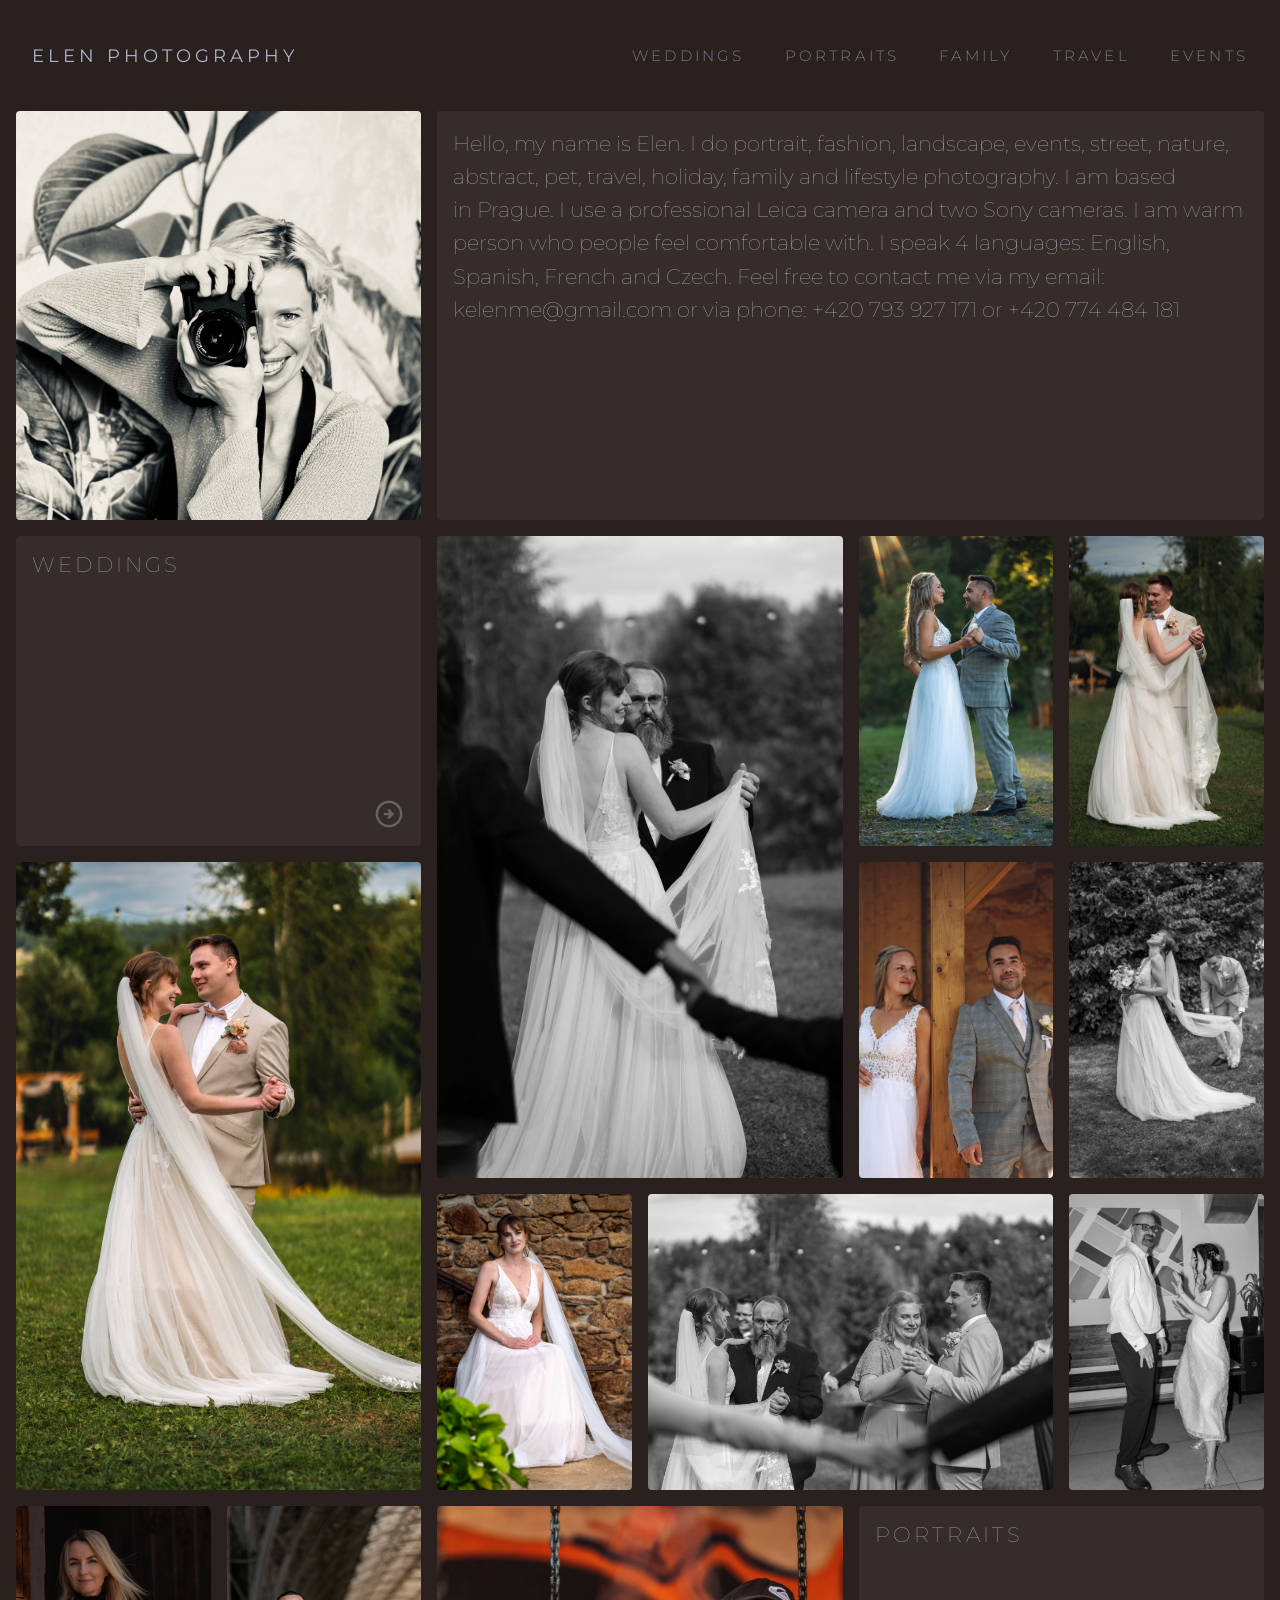
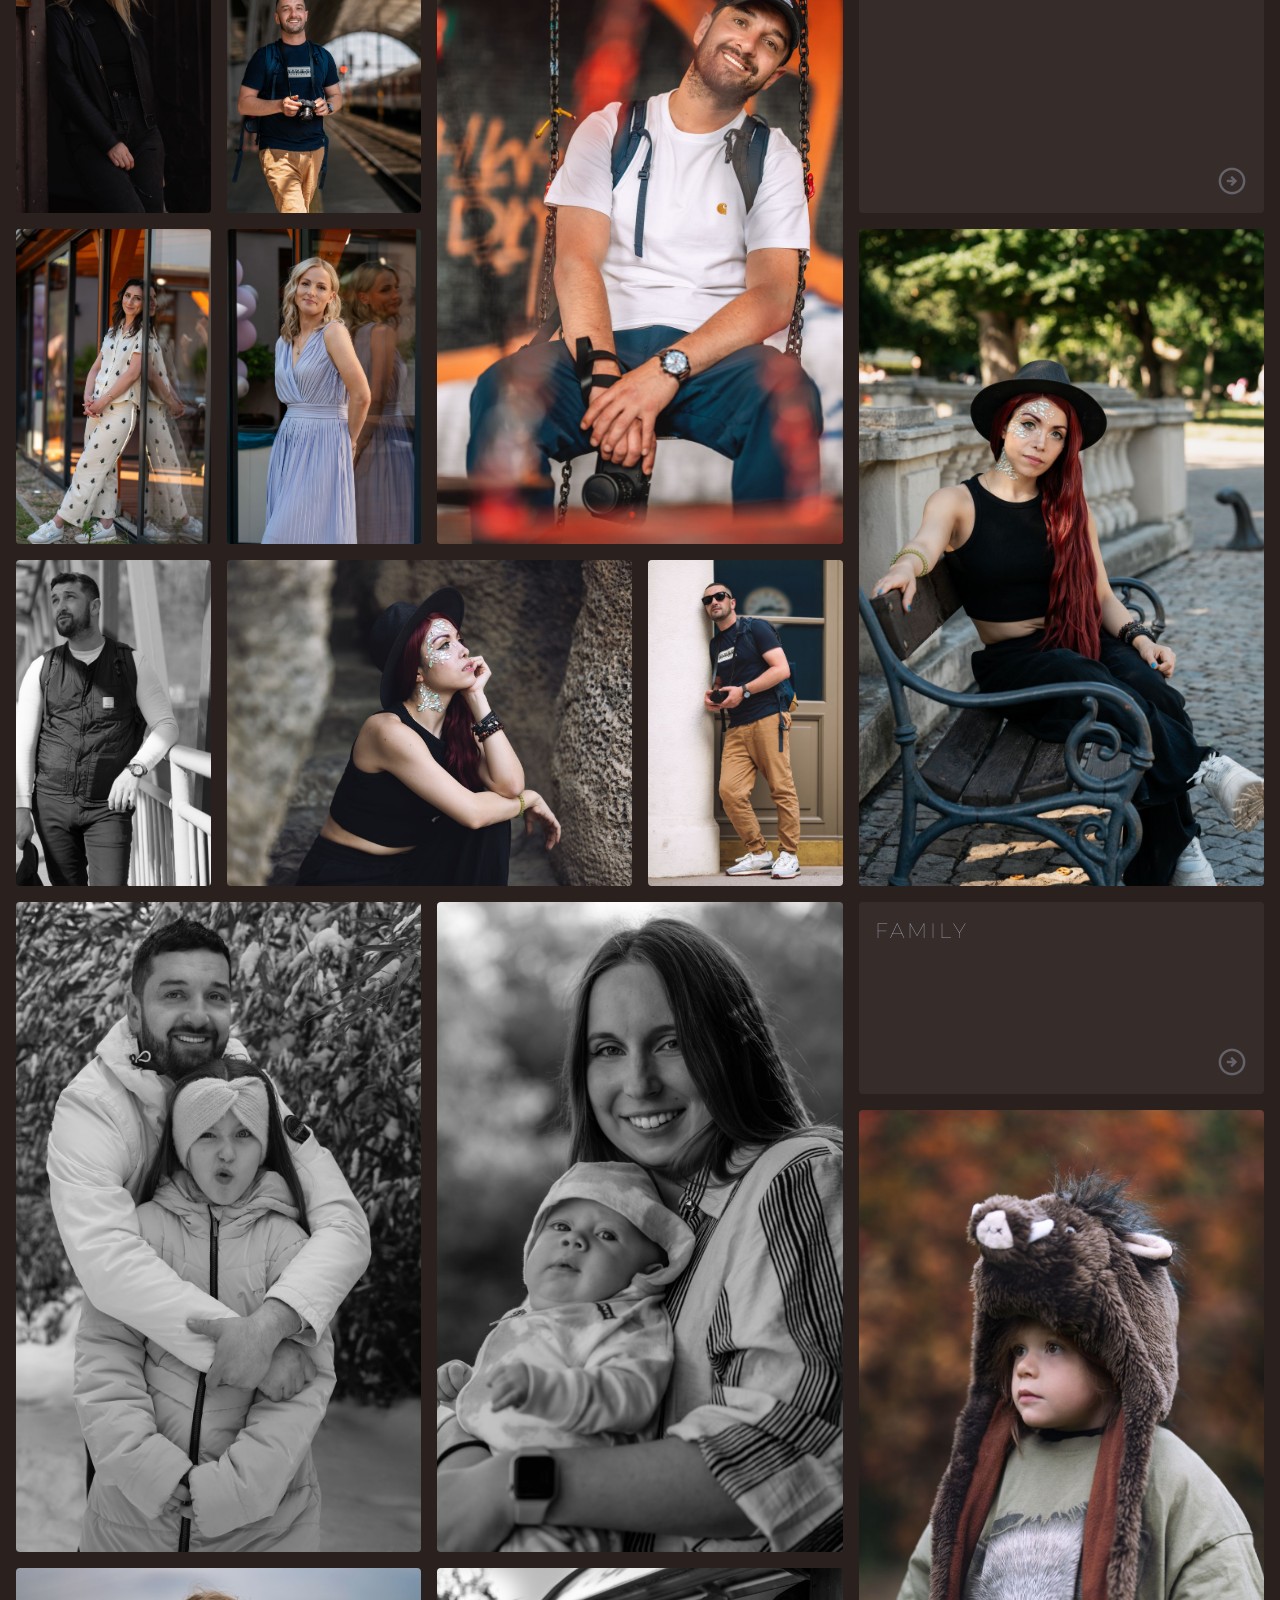
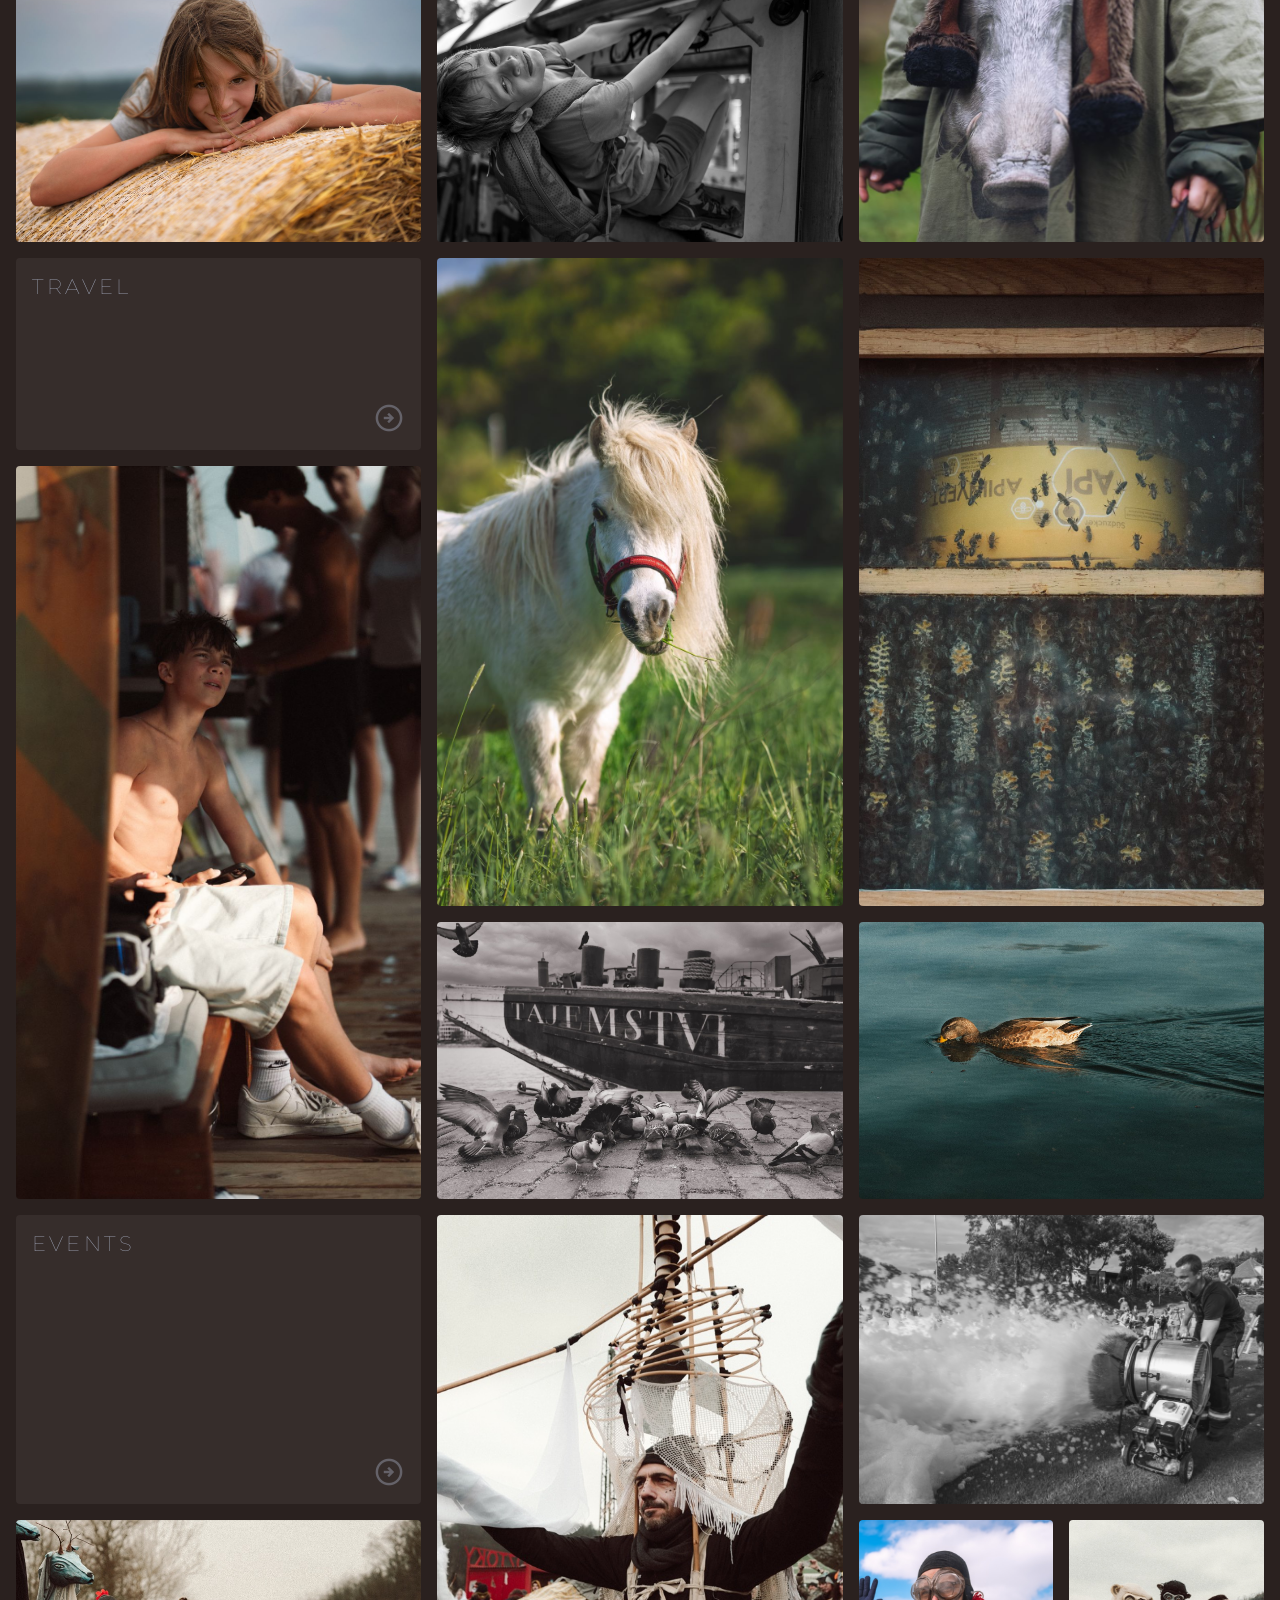
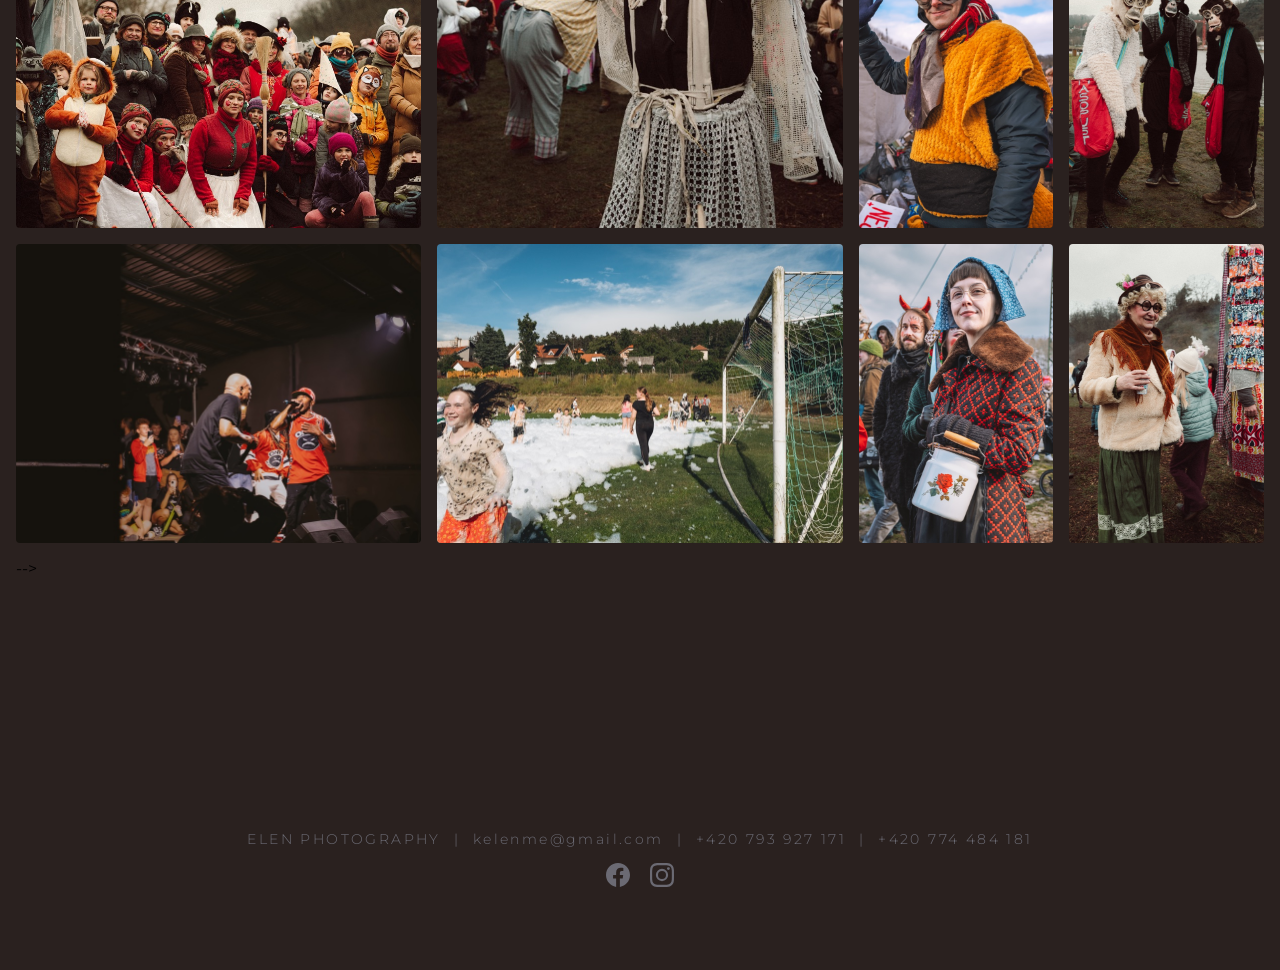
==== commit 92130500: "new events" ====
--- a/index.html
+++ b/index.html
@@ -75,6 +75,19 @@
         <div class="landscape"><img src="media/travel/2dfb3573.jpg"></div>
     </section>
 
+    <section id="events" class="grid intro-events">
+        <div class="section-link"><a href="events.html"><h2>Events</h2><span class="material-symbols-outlined">arrow_circle_right</span></a></div>
+        <div class="portrait"><img src="media/events/a0e5cff4.jpg"></div>
+        <div class="landscape"><img src="media/events/82962053.jpg"></div>
+        <div class="landscape"><img src="media/events/0f8c61ba.jpg"></div>
+        <div class="portrait"><img src="media/events/059e3cab.jpg"></div>
+        <div class="portrait"><img src="media/events/0c4b65bb.jpg"></div>
+        <div class="landscape"><img src="media/events/3c741935.jpg"></div>
+        <div class="landscape"><img src="media/events/e4f1e722.jpg"></div>
+        <div class="portrait"><img src="media/events/22972378.jpg"></div>
+        <div class="portrait"><img src="media/events/25e68db6.jpg"></div>-->
+    </section>
+
     <footer>
         <div>ELEN&nbsp;PHOTOGRAPHY<span class="pipe"> | </span>kelenme@gmail.com<span class="pipe"> | </span>+420&nbsp;793&nbsp;927&nbsp;171<span class="pipe"> | </span>+420&nbsp;774&nbsp;484&nbsp;181</div>
         <div class="social-links">
--- a/medium.css
+++ b/medium.css
@@ -62,3 +62,14 @@
 .grid.intro-travel>div:nth-child(4) { grid-column: 1/2; grid-row: 2/3; }
 .grid.intro-travel>div:nth-child(5) { grid-column: 3/5; grid-row: 3/4; }
 .grid.intro-travel>div:nth-child(6) { grid-column: 1/3; grid-row: 3/4; }
+
+.grid.intro-events>div:nth-child(1)  { grid-column: 1/3; grid-row: 1/2; }
+.grid.intro-events>div:nth-child(2)  { grid-column: 3/5; grid-row: 1/3; }
+.grid.intro-events>div:nth-child(3)  { grid-column: 1/3; grid-row: 2/3; }
+.grid.intro-events>div:nth-child(4)  { grid-column: 1/3; grid-row: 3/4; }
+.grid.intro-events>div:nth-child(5)  { grid-column: 3/4; grid-row: 3/4; }
+.grid.intro-events>div:nth-child(6)  { grid-column: 4/5; grid-row: 3/4; }
+.grid.intro-events>div:nth-child(7)  { grid-column: 1/3; grid-row: 4/5; }
+.grid.intro-events>div:nth-child(8)  { grid-column: 3/5; grid-row: 4/5; }
+.grid.intro-events>div:nth-child(9)  { grid-column: 1/2; grid-row: 5/6; }
+.grid.intro-events>div:nth-child(10) { grid-column: 2/3; grid-row: 5/6; }
--- a/large.css
+++ b/large.css
@@ -40,6 +40,16 @@
 .grid.intro-travel>div:nth-child(4) { grid-column: 1/3; grid-row: 2/4; }
 .grid.intro-travel>div:nth-child(5) { grid-column: 3/5; grid-row: 3/4; }
 .grid.intro-travel>div:nth-child(6) { grid-column: 5/7; grid-row: 3/4; }
+.grid.intro-events>div:nth-child(1)  { grid-column: 1/3; grid-row: 1/2; }
+.grid.intro-events>div:nth-child(2)  { grid-column: 3/5; grid-row: 1/3; }
+.grid.intro-events>div:nth-child(3)  { grid-column: 5/7; grid-row: 1/2; }
+.grid.intro-events>div:nth-child(4)  { grid-column: 1/3; grid-row: 2/3; }
+.grid.intro-events>div:nth-child(5)  { grid-column: 5/6; grid-row: 2/3; }
+.grid.intro-events>div:nth-child(6)  { grid-column: 6/7; grid-row: 2/3; }
+.grid.intro-events>div:nth-child(7)  { grid-column: 1/3; grid-row: 3/4; }
+.grid.intro-events>div:nth-child(8)  { grid-column: 3/5; grid-row: 3/4; }
+.grid.intro-events>div:nth-child(9)  { grid-column: 5/6; grid-row: 3/4; }
+.grid.intro-events>div:nth-child(10) { grid-column: 6/7; grid-row: 3/4; }
 
 .grid.travel>div:nth-child(1)  { grid-column: 1/3; grid-row: 1/2; }
 .grid.travel>div:nth-child(2)  { grid-column: 3/5; grid-row: 1/2; }
@@ -116,6 +126,22 @@
 .grid.weddings>div:nth-child(33) { grid-column: 2/3; grid-row: 10/11; }
 .grid.weddings>div:nth-child(35) { grid-column: 3/4; grid-row: 10/11; }
 .grid.weddings>div:nth-child(36) { grid-column: 4/5; grid-row: 10/11; }
+.grid.weddings>div:nth-child(37) { grid-column: 1 / 3; grid-row: 11 / 12; }
+.grid.weddings>div:nth-child(38) { grid-column: 5 / 7; grid-row: 13 / 14; }
+.grid.weddings>div:nth-child(39) { grid-column: 3 / 5; grid-row: 11 / 13; }
+.grid.weddings>div:nth-child(40) { grid-column: 1 / 3; grid-row: 13 / 15; }
+.grid.weddings>div:nth-child(41) { grid-column: 5 / 6; grid-row: 11 / 12; }
+.grid.weddings>div:nth-child(42) { grid-column: 6 / 7; grid-row: 11 / 12; }
+.grid.weddings>div:nth-child(43) { grid-column: 1 / 2; grid-row: 12 / 13; }
+.grid.weddings>div:nth-child(44) { grid-column: 2 / 3; grid-row: 12 / 13; }
+.grid.weddings>div:nth-child(45) { grid-column: 5 / 6; grid-row: 12 / 13; }
+.grid.weddings>div:nth-child(46) { grid-column: 6 / 7; grid-row: 12 / 13; }
+.grid.weddings>div:nth-child(47) { grid-column: 3 / 4; grid-row: 13 / 14; }
+.grid.weddings>div:nth-child(48) { grid-column: 4 / 5; grid-row: 13 / 14; }
+.grid.weddings>div:nth-child(49) { grid-column: 3 / 4; grid-row: 14 / 15; }
+.grid.weddings>div:nth-child(50) { grid-column: 4 / 5; grid-row: 14 / 15; }
+.grid.weddings>div:nth-child(51) { grid-column: 5 / 6; grid-row: 14 / 15; }
+
 
 .grid.portraits>div:nth-child(1)  { grid-column: 1/3; grid-row: 1/2; }
 .grid.portraits>div:nth-child(2)  { grid-column: 3/5; grid-row: 1/3; }
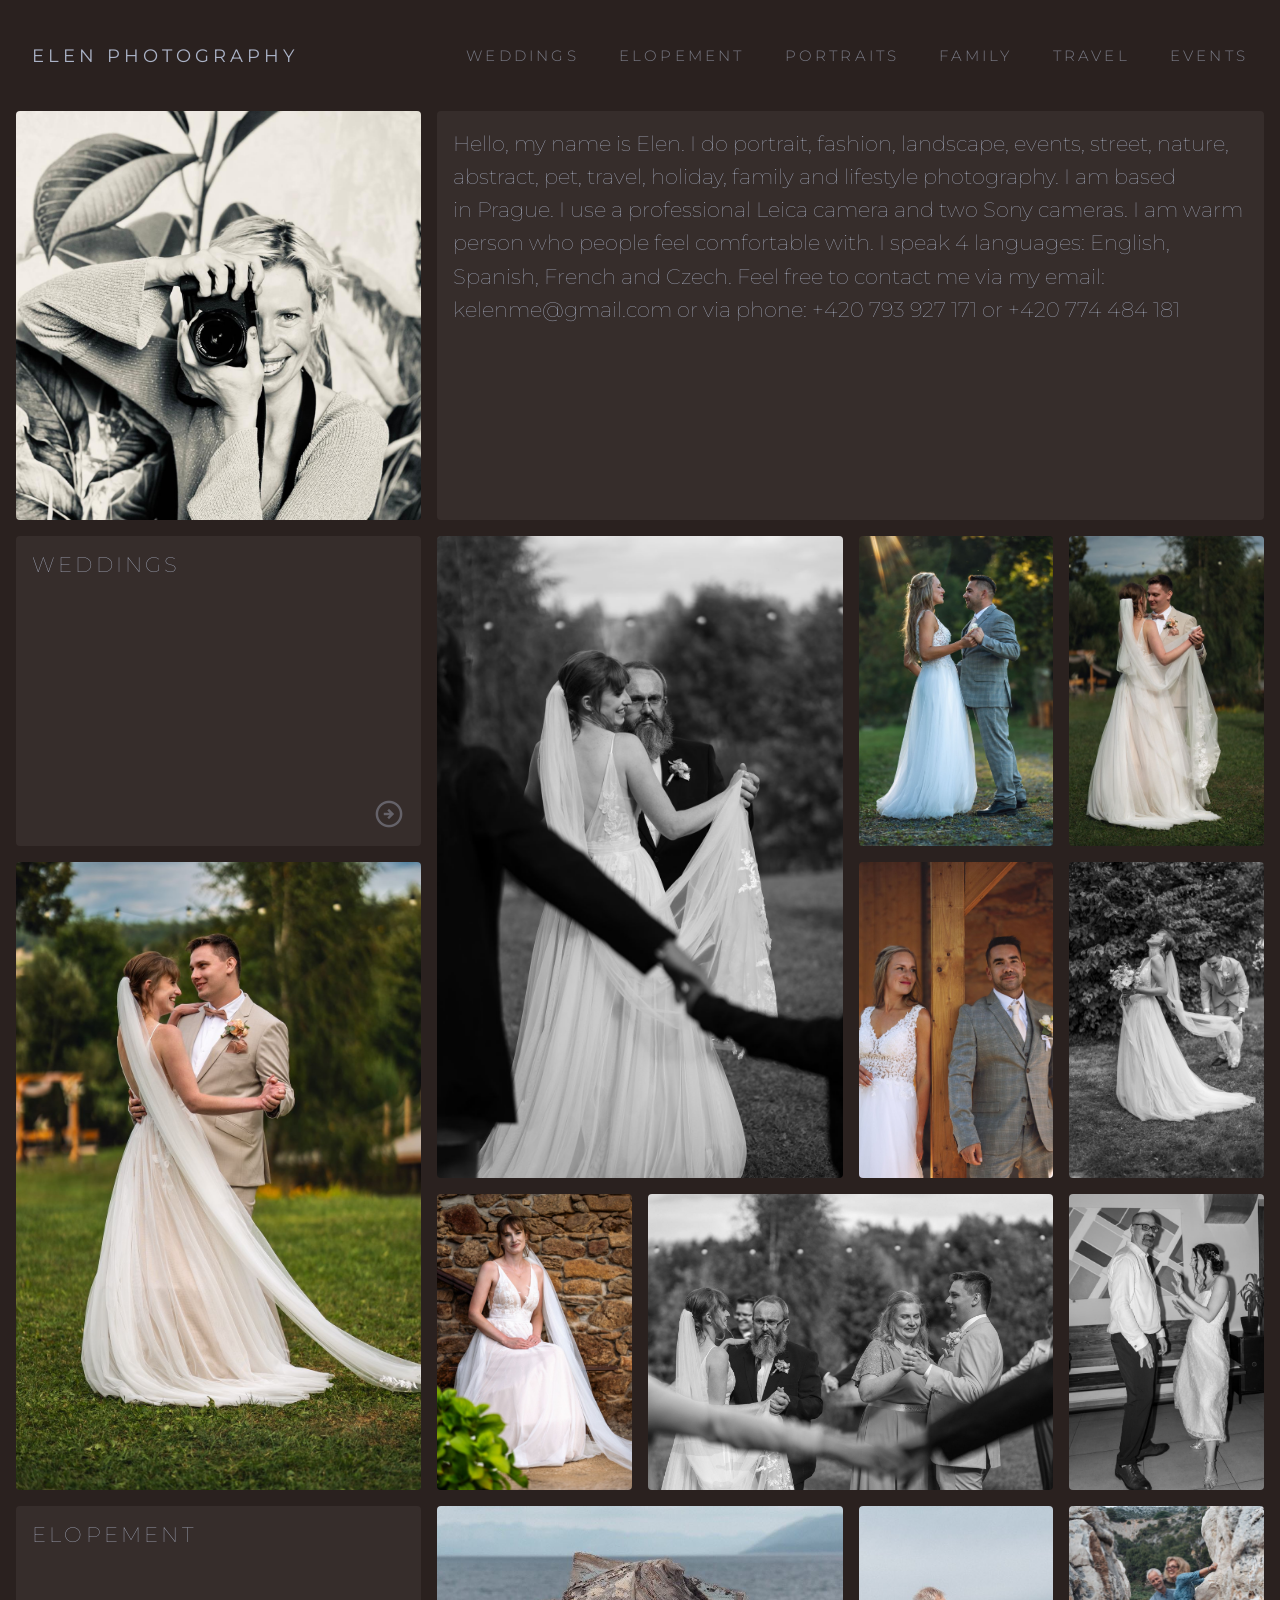
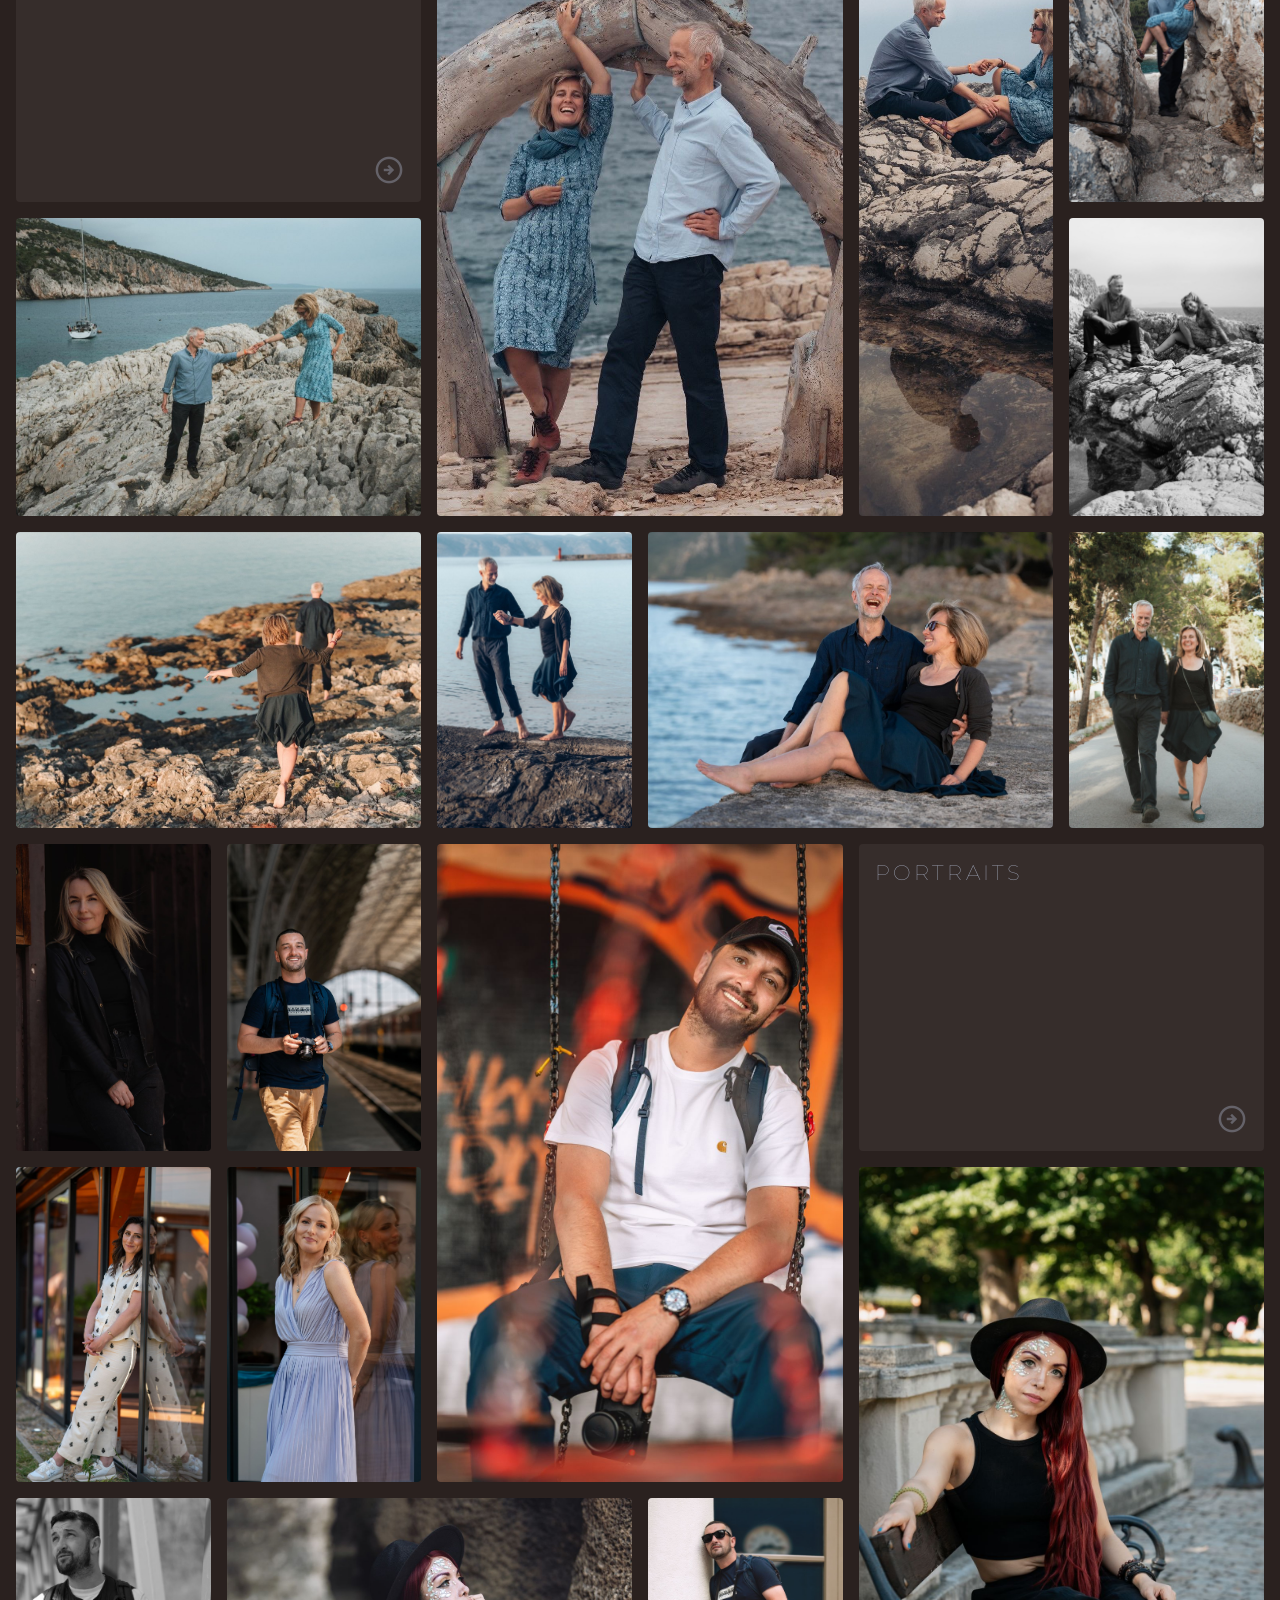
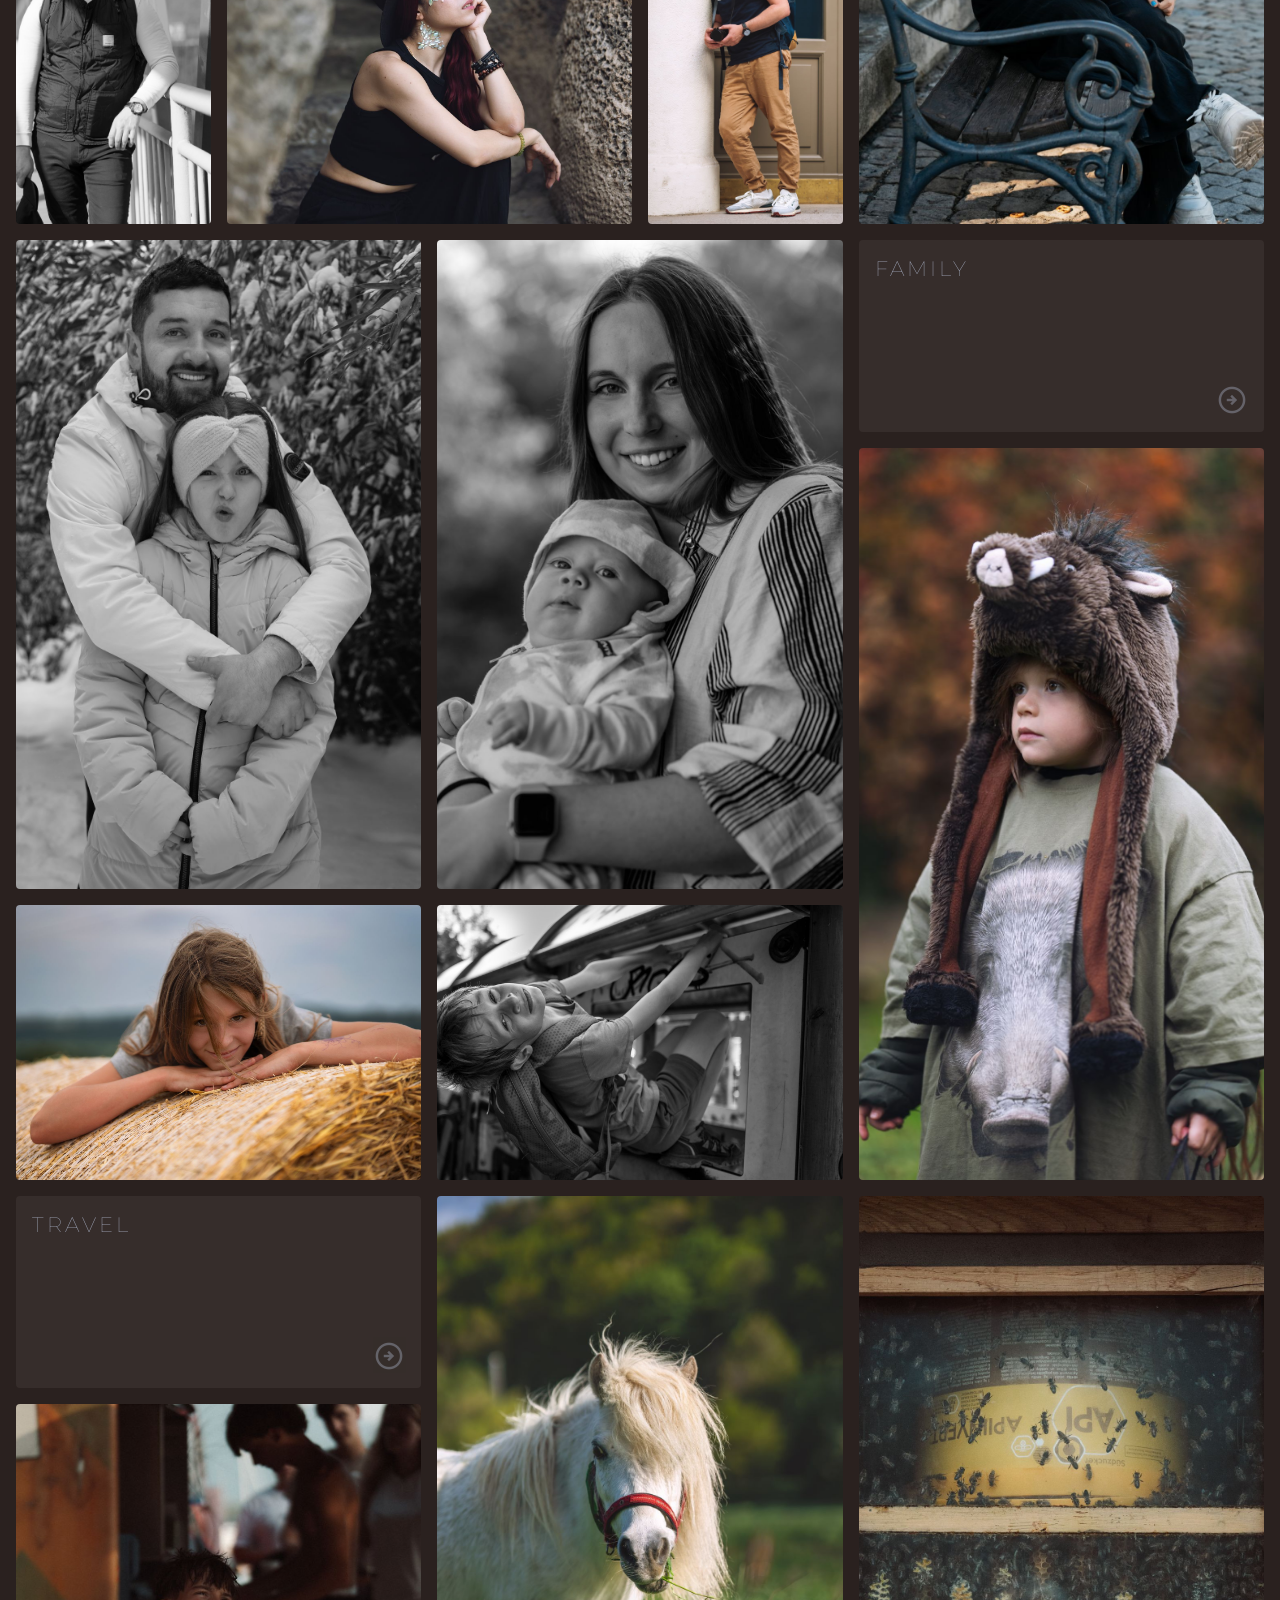
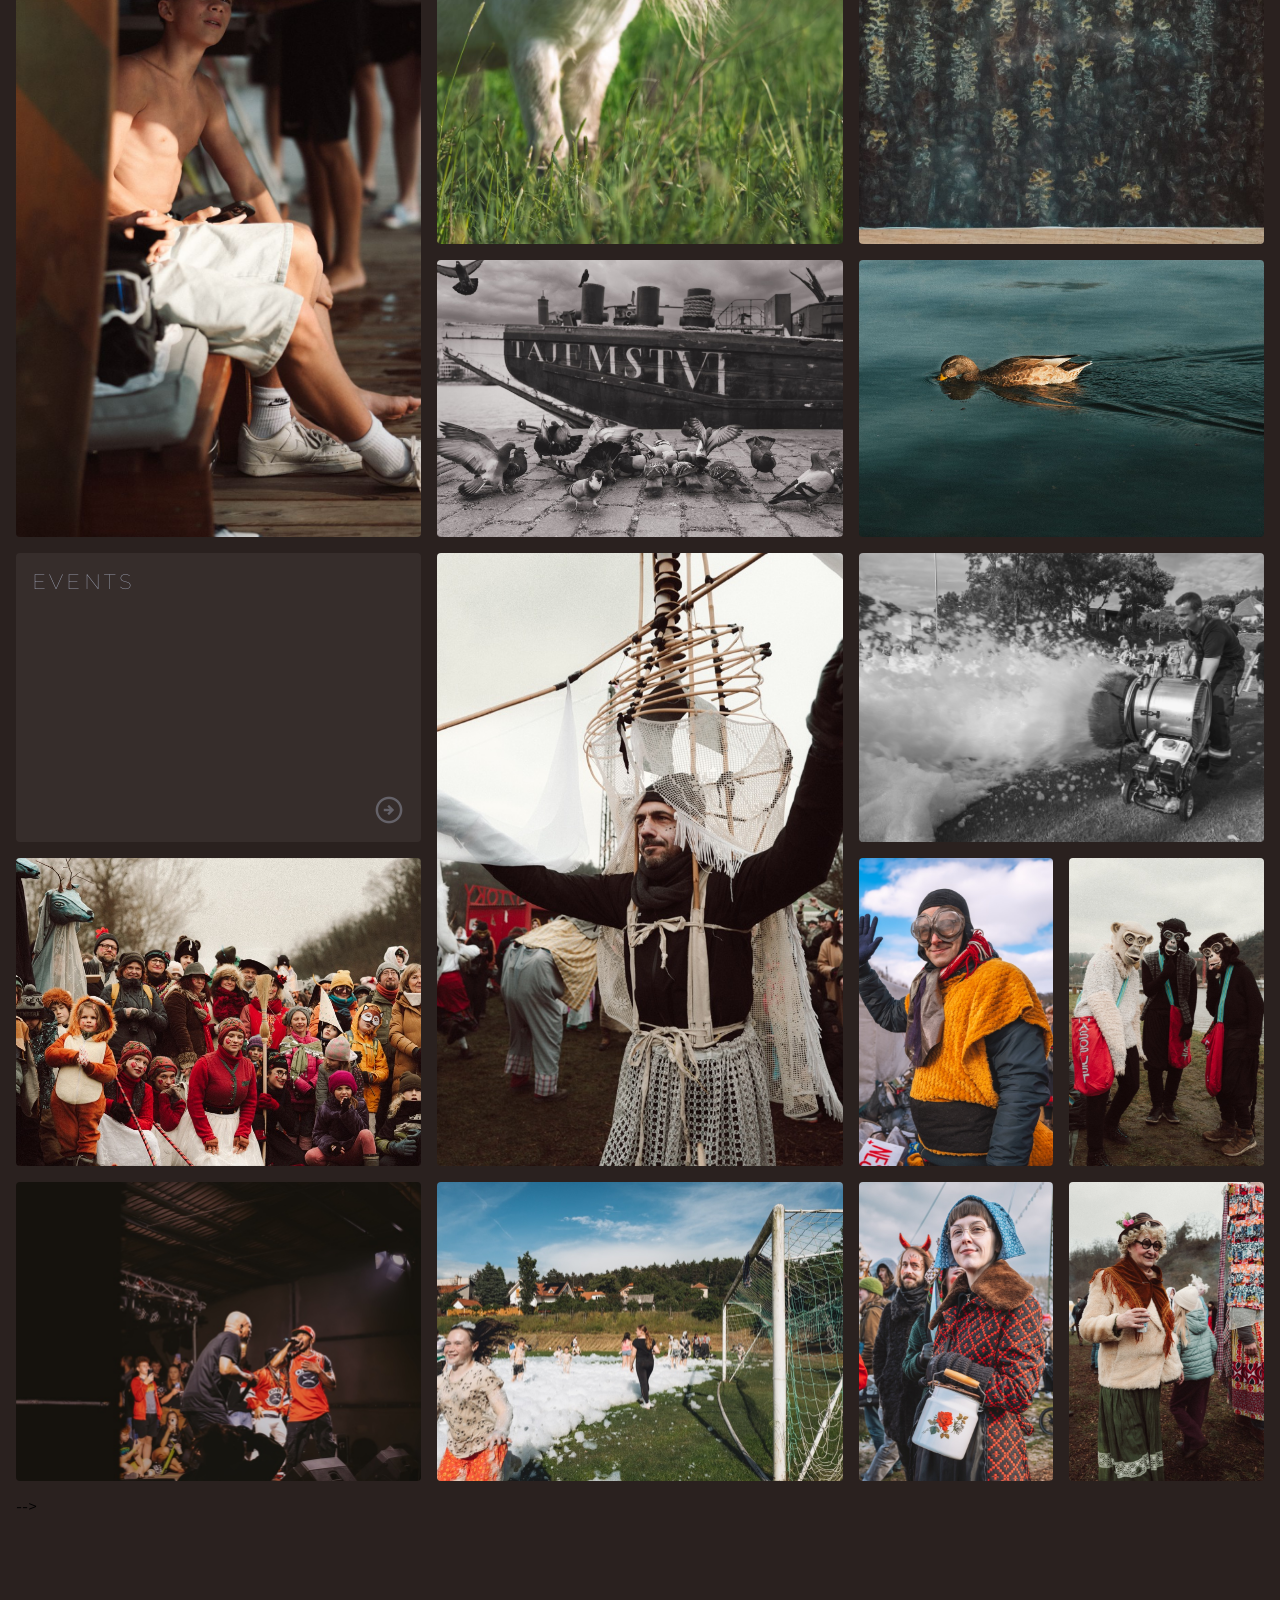
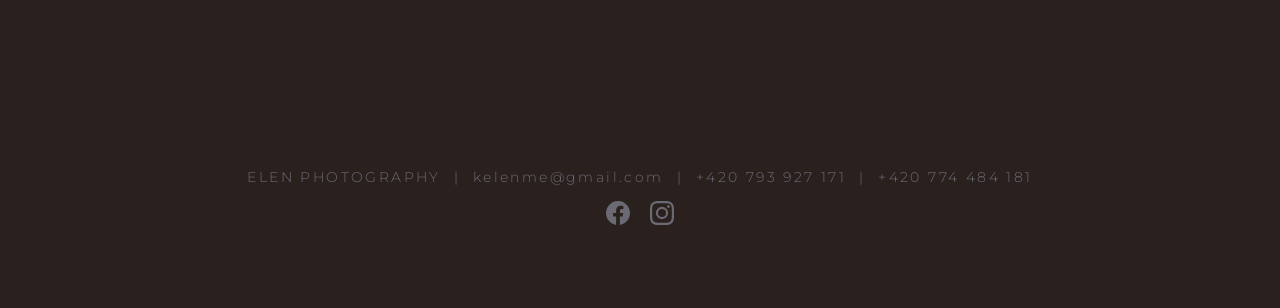
==== commit da57dd91: "add elopement category New category with 22 compressed photos (under 230k each), a custom 6x6 CSS gr" ====
--- a/index.html
+++ b/index.html
@@ -17,6 +17,7 @@
         <h1>Elen Photography</h1>
         <nav>
             <a href="weddings.html">Weddings</a>
+            <a href="elopement.html">Elopement</a>
             <a href="portraits.html">Portraits</a>
             <a href="family.html">Family</a>
             <a href="travel.html">Travel</a>
@@ -41,6 +42,19 @@
         <div class="landscape"><img src="media/weddings/3bc278c3.jpg"></div>
         <div class="portrait"><img src="media/weddings/63a6ae30.jpg"></div>
         <div class="landscape"><img src="media/weddings/ac866628.jpg"></div>
+    </section>
+
+    <section id="elopement" class="grid intro-elopement">
+        <div class="section-link"><a href="elopement.html"><h2>Elopement</h2><span class="material-symbols-outlined">arrow_circle_right</span></a></div>
+        <div class="portrait"><img src="media/elopement/5ce2712a.jpg"></div>
+        <div class="portrait"><img src="media/elopement/6520cccd.jpg"></div>
+        <div class="portrait"><img src="media/elopement/055aae6e.jpg"></div>
+        <div class="landscape"><img src="media/elopement/d2a66d4e.jpg"></div>
+        <div class="portrait"><img src="media/elopement/cf22b9fb.jpg"></div>
+        <div class="landscape"><img src="media/elopement/9f0e18af.jpg"></div>
+        <div class="portrait"><img src="media/elopement/beb931ec.jpg"></div>
+        <div class="landscape"><img src="media/elopement/3ee7e668.jpg"></div>
+        <div class="portrait"><img src="media/elopement/a9c58108.jpg"></div>
     </section>
 
     <section id="portraits" class="grid intro-portraits">
--- a/medium.css
+++ b/medium.css
@@ -49,6 +49,17 @@
 .grid.intro-portraits>div:nth-child(10) { grid-column: 1/2; grid-row: 3/4; }
 .grid.intro-portraits>div:nth-child(11) { grid-column: 1/3; grid-row: 5/6; display: block; }
 
+.grid.intro-elopement>div:nth-child(1)  { grid-column: 1/3; grid-row: 1/2; }
+.grid.intro-elopement>div:nth-child(2)  { grid-column: 3/4; grid-row: 1/3; }
+.grid.intro-elopement>div:nth-child(3)  { grid-column: 4/5; grid-row: 1/2; }
+.grid.intro-elopement>div:nth-child(4)  { grid-column: 4/5; grid-row: 2/3; }
+.grid.intro-elopement>div:nth-child(5)  { grid-column: 1/3; grid-row: 2/3; }
+.grid.intro-elopement>div:nth-child(6)  { grid-column: 3/4; grid-row: 3/4; }
+.grid.intro-elopement>div:nth-child(7)  { grid-column: 1/3; grid-row: 3/4; }
+.grid.intro-elopement>div:nth-child(8)  { grid-column: 4/5; grid-row: 3/4; }
+.grid.intro-elopement>div:nth-child(9)  { grid-column: 1/3; grid-row: 4/5; }
+.grid.intro-elopement>div:nth-child(10) { grid-column: 3/4; grid-row: 4/5; }
+
 .grid.intro-family>div:nth-child(1) { grid-column: 3/5; grid-row: 1/2; }
 .grid.intro-family>div:nth-child(2) { grid-column: 1/3; grid-row: 1/3; }
 .grid.intro-family>div:nth-child(3) { grid-column: 3/4; grid-row: 2/3; }
--- a/large.css
+++ b/large.css
@@ -28,6 +28,17 @@
 .grid.intro-portraits>div:nth-child(9) { grid-column: 2/4; grid-row: 3/4; }
 .grid.intro-portraits>div:nth-child(10) { grid-column: 1/2; grid-row: 3/4; }
 .grid.intro-portraits>div:nth-child(11) { display: none; }
+.grid.intro-elopement>div:nth-child(1)  { grid-column: 1/3; grid-row: 1/2; }
+.grid.intro-elopement>div:nth-child(2)  { grid-column: 3/5; grid-row: 1/3; }
+.grid.intro-elopement>div:nth-child(3)  { grid-column: 5/6; grid-row: 1/3; }
+.grid.intro-elopement>div:nth-child(4)  { grid-column: 6/7; grid-row: 1/2; }
+.grid.intro-elopement>div:nth-child(5)  { grid-column: 1/3; grid-row: 2/3; }
+.grid.intro-elopement>div:nth-child(6)  { grid-column: 6/7; grid-row: 2/3; }
+.grid.intro-elopement>div:nth-child(7)  { grid-column: 1/3; grid-row: 3/4; }
+.grid.intro-elopement>div:nth-child(8)  { grid-column: 3/4; grid-row: 3/4; }
+.grid.intro-elopement>div:nth-child(9)  { grid-column: 4/6; grid-row: 3/4; }
+.grid.intro-elopement>div:nth-child(10) { grid-column: 6/7; grid-row: 3/4; }
+
 .grid.intro-family>div:nth-child(1) { grid-column: 5/7; grid-row: 1/2; }
 .grid.intro-family>div:nth-child(2) { grid-column: 3/5; grid-row: 1/3; }
 .grid.intro-family>div:nth-child(3) { grid-column: 1/3; grid-row: 1/3; }
@@ -142,6 +153,30 @@
 .grid.weddings>div:nth-child(50) { grid-column: 4 / 5; grid-row: 14 / 15; }
 .grid.weddings>div:nth-child(51) { grid-column: 5 / 6; grid-row: 14 / 15; }
 
+
+.grid.elopement>div:nth-child(1)  { grid-column: 1/3; grid-row: 1/2; }
+.grid.elopement>div:nth-child(2)  { grid-column: 3/5; grid-row: 1/2; }
+.grid.elopement>div:nth-child(3)  { grid-column: 5/6; grid-row: 1/3; }
+.grid.elopement>div:nth-child(4)  { grid-column: 6/7; grid-row: 1/3; }
+.grid.elopement>div:nth-child(5)  { grid-column: 1/3; grid-row: 2/3; }
+.grid.elopement>div:nth-child(6)  { grid-column: 3/5; grid-row: 2/3; }
+.grid.elopement>div:nth-child(7)  { grid-column: 1/2; grid-row: 3/5; }
+.grid.elopement>div:nth-child(8)  { grid-column: 2/3; grid-row: 3/4; }
+.grid.elopement>div:nth-child(9)  { grid-column: 3/5; grid-row: 3/4; }
+.grid.elopement>div:nth-child(10) { grid-column: 5/6; grid-row: 3/5; }
+.grid.elopement>div:nth-child(11) { grid-column: 6/7; grid-row: 3/4; }
+.grid.elopement>div:nth-child(12) { grid-column: 2/3; grid-row: 4/5; }
+.grid.elopement>div:nth-child(13) { grid-column: 3/5; grid-row: 4/5; }
+.grid.elopement>div:nth-child(14) { grid-column: 6/7; grid-row: 4/5; }
+.grid.elopement>div:nth-child(15) { grid-column: 1/2; grid-row: 5/6; }
+.grid.elopement>div:nth-child(16) { grid-column: 2/3; grid-row: 5/7; }
+.grid.elopement>div:nth-child(17) { grid-column: 3/5; grid-row: 5/6; }
+.grid.elopement>div:nth-child(18) { grid-column: 5/6; grid-row: 5/7; }
+.grid.elopement>div:nth-child(19) { grid-column: 6/7; grid-row: 5/6; }
+.grid.elopement>div:nth-child(20) { grid-column: 1/2; grid-row: 6/7; }
+.grid.elopement>div:nth-child(21) { grid-column: 3/4; grid-row: 6/7; }
+.grid.elopement>div:nth-child(22) { grid-column: 4/5; grid-row: 6/7; }
+.grid.elopement>div:nth-child(23) { grid-column: 6/7; grid-row: 6/7; }
 
 .grid.portraits>div:nth-child(1)  { grid-column: 1/3; grid-row: 1/2; }
 .grid.portraits>div:nth-child(2)  { grid-column: 3/5; grid-row: 1/3; }
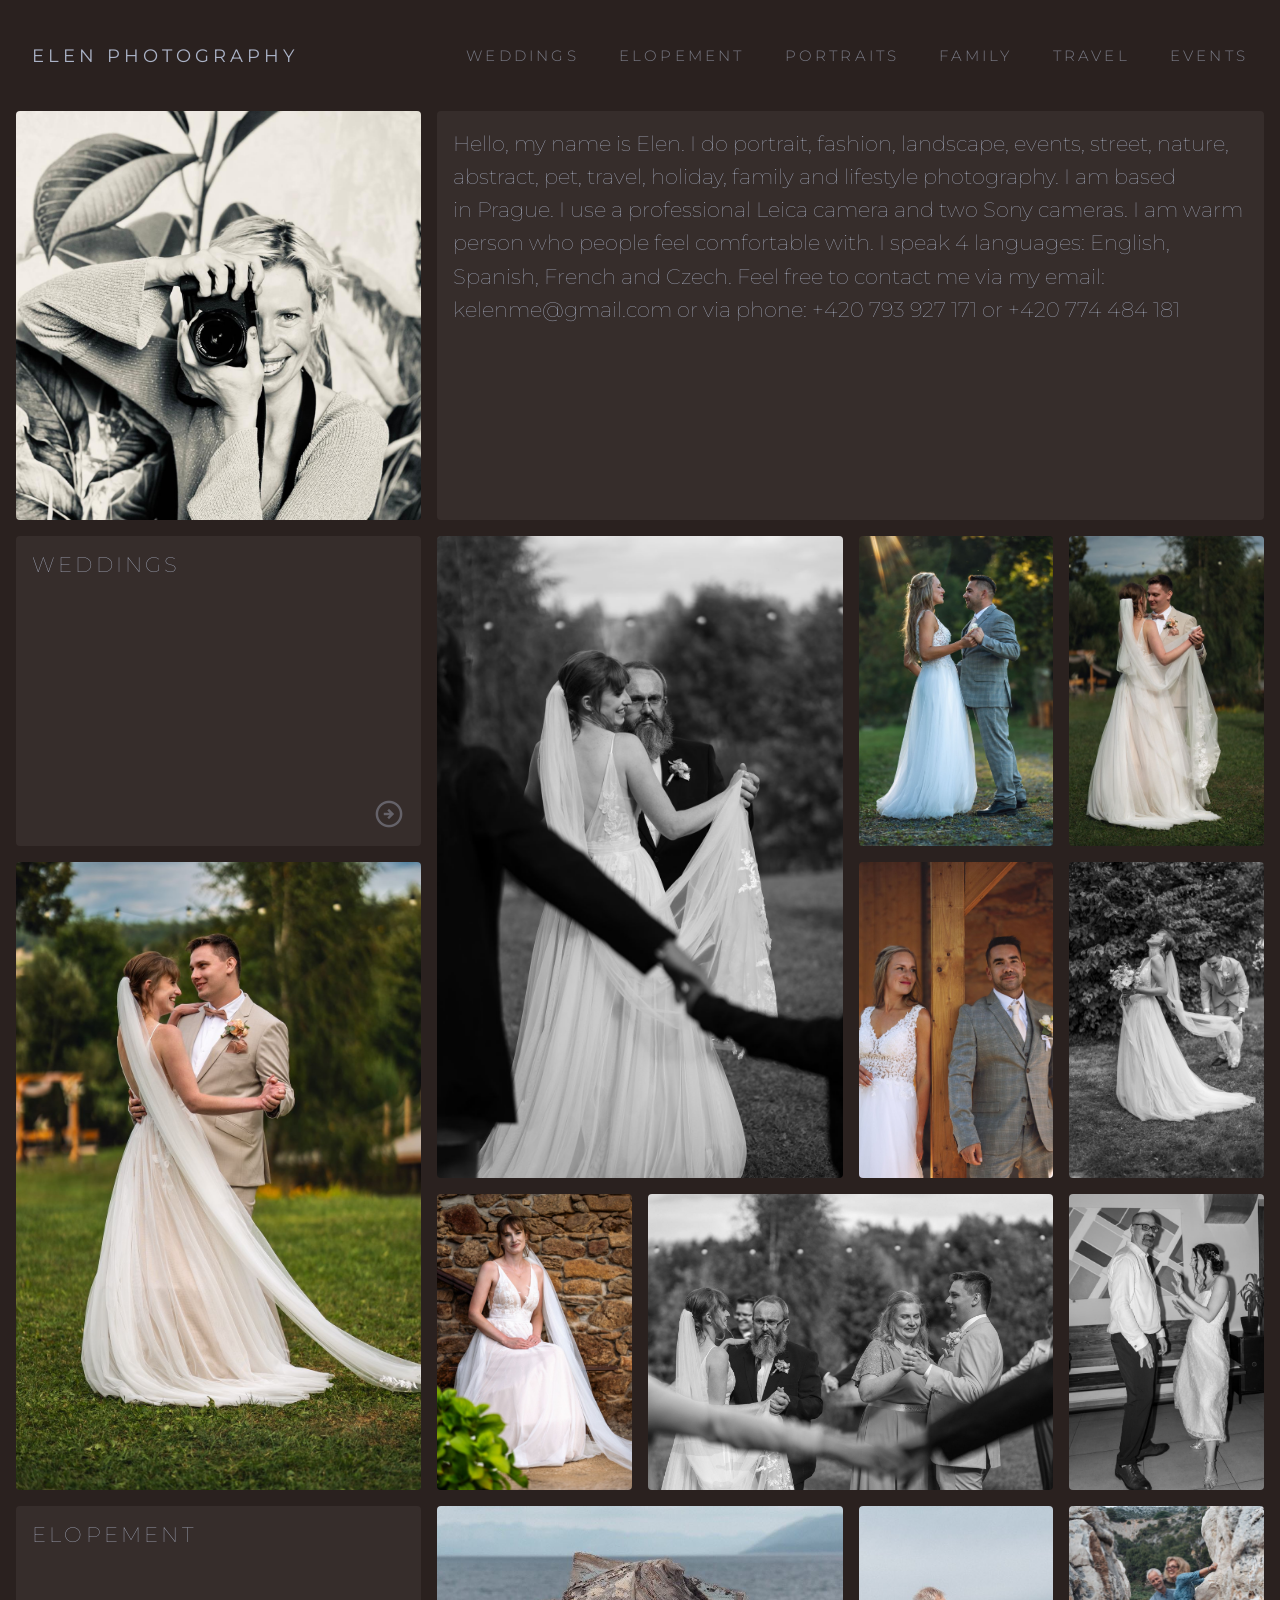
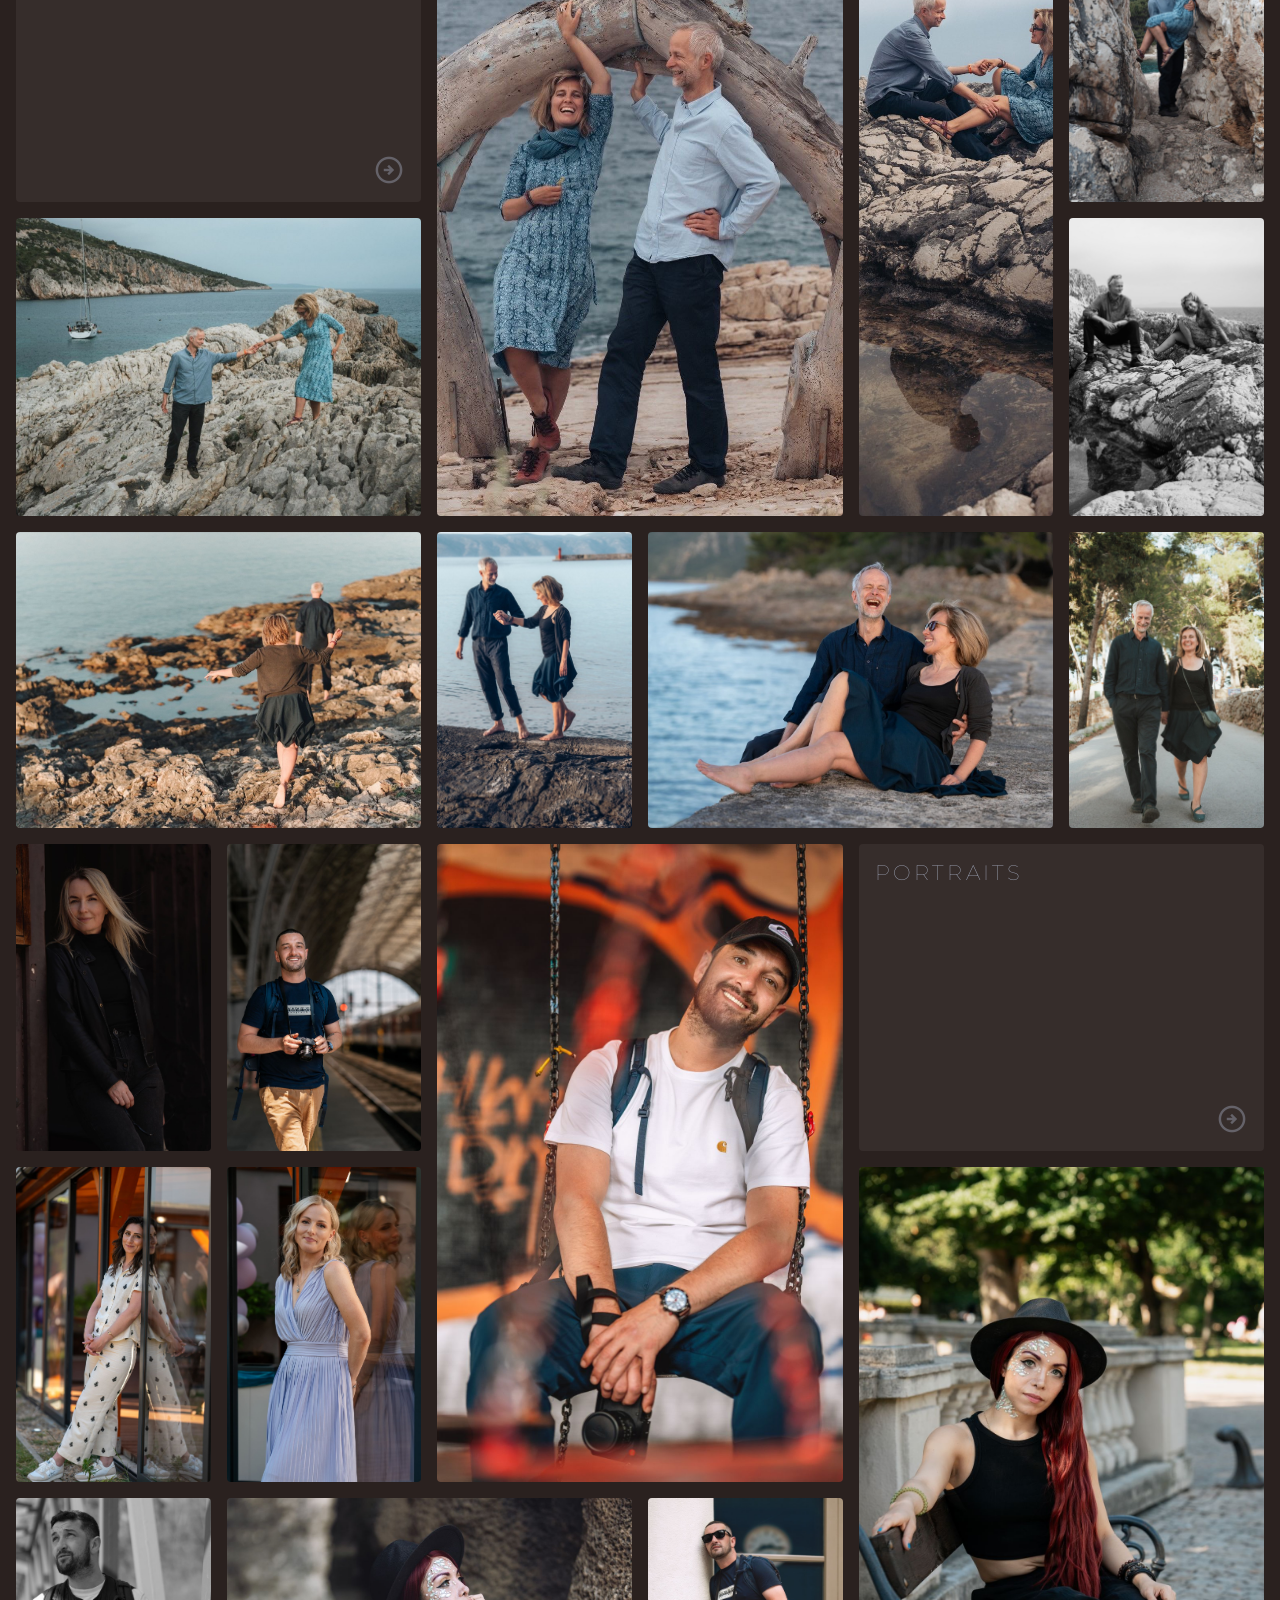
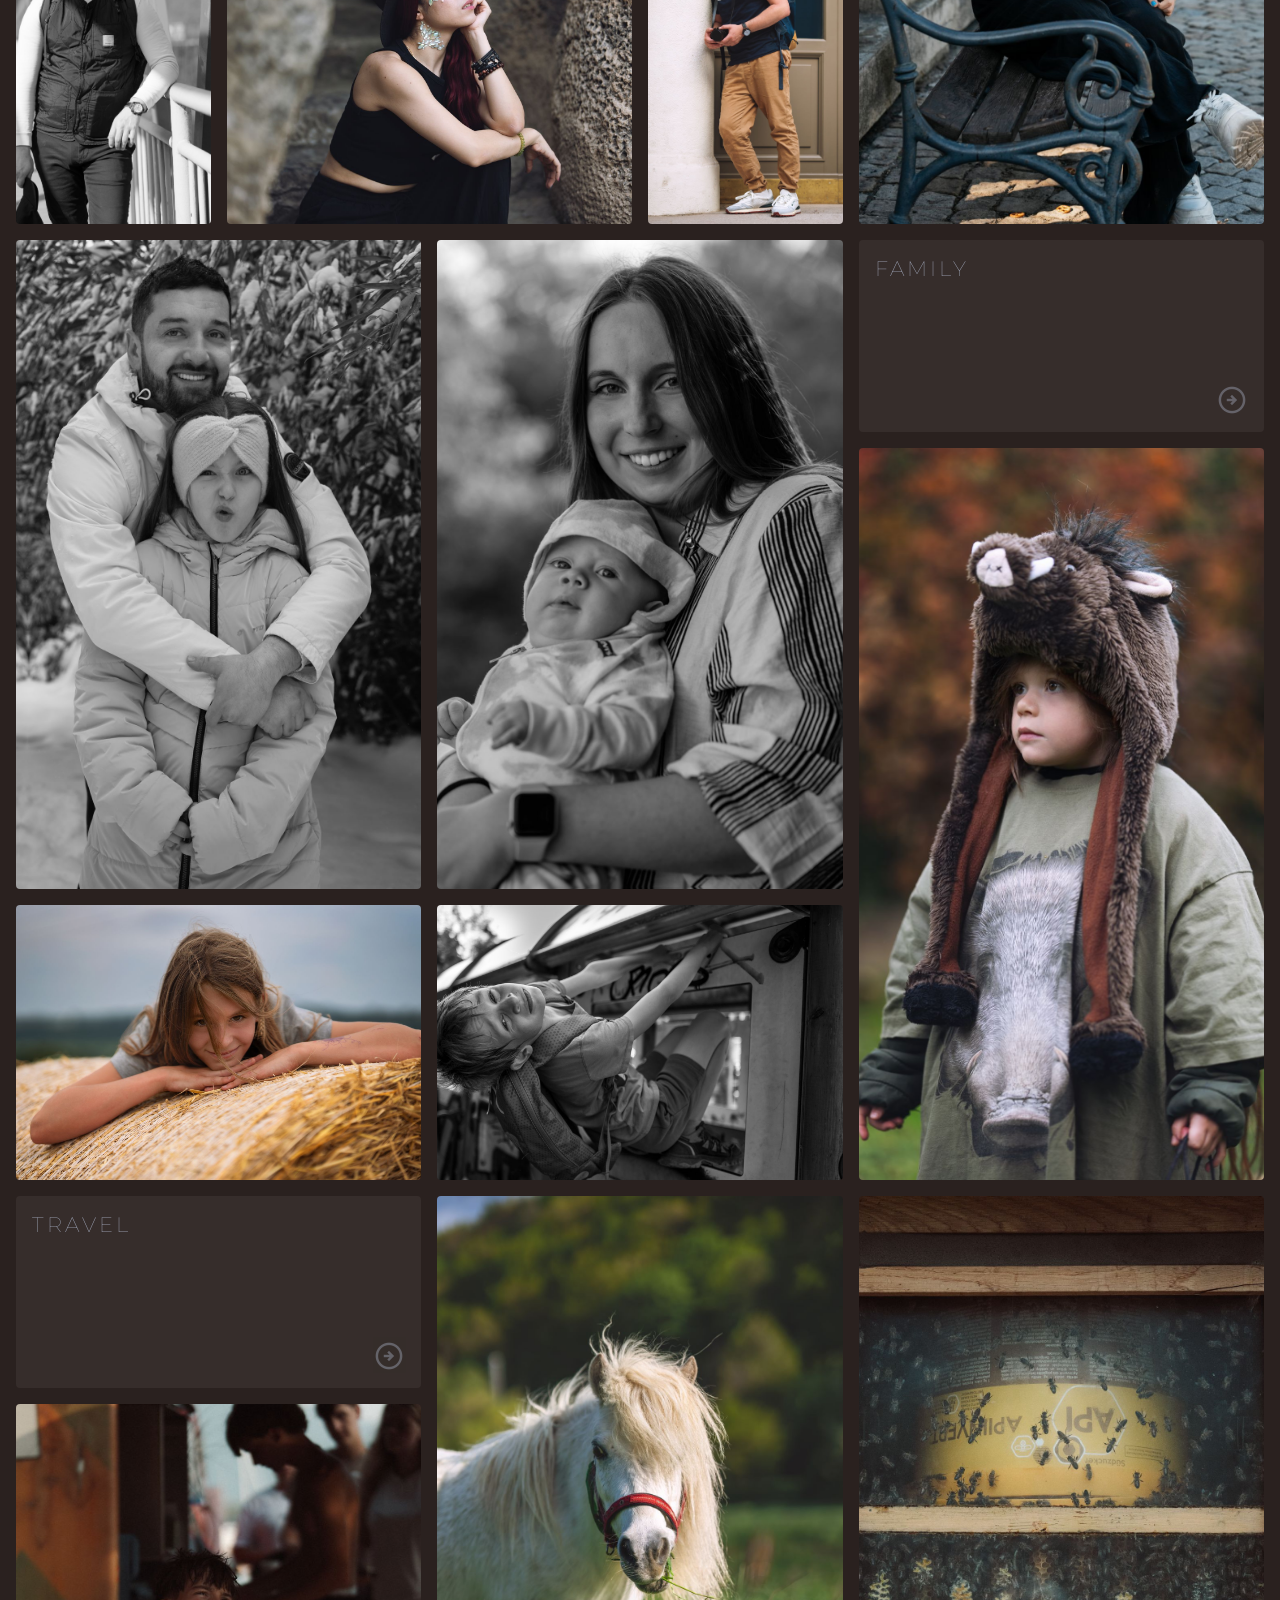
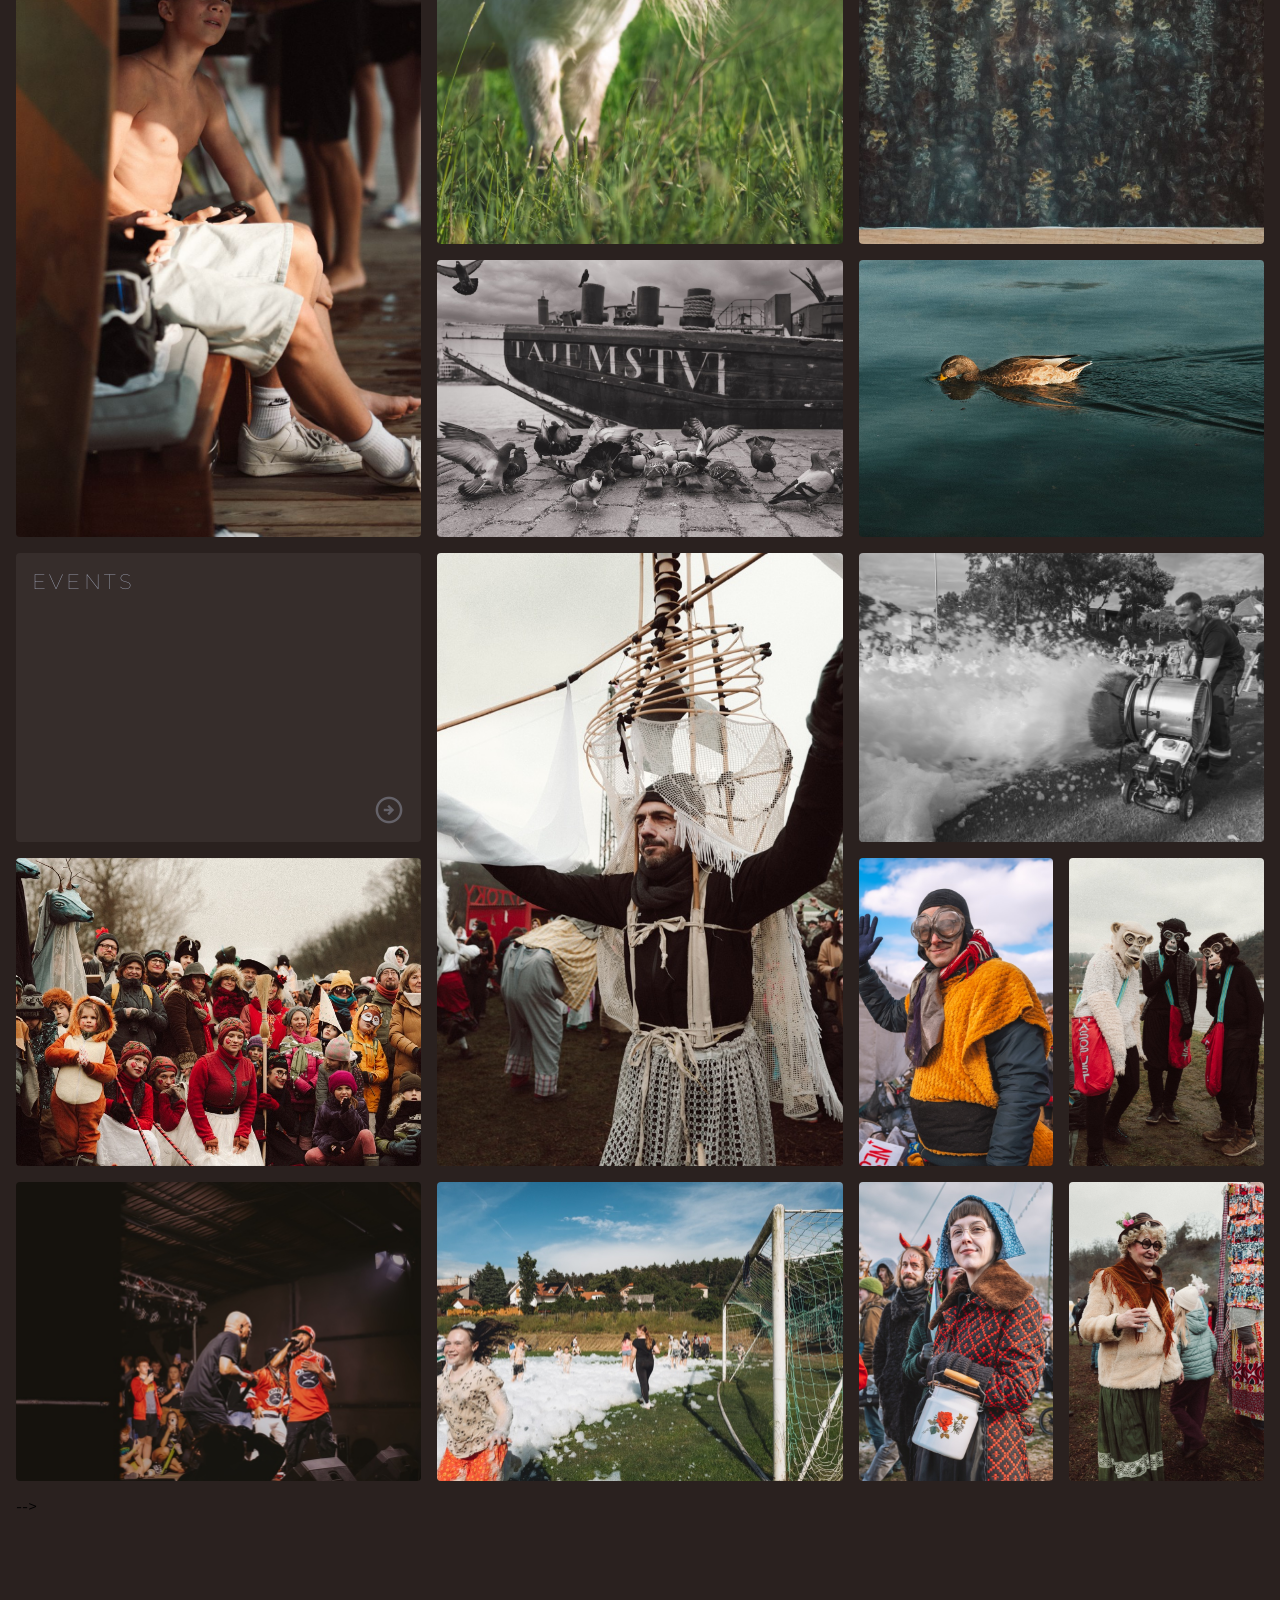
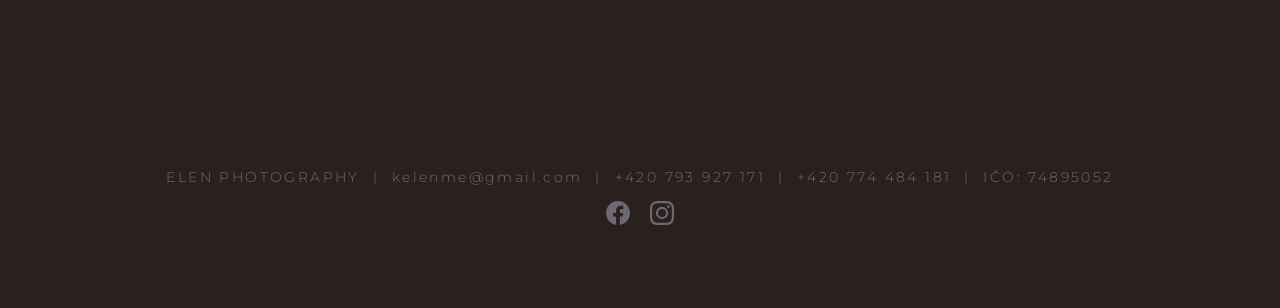
==== commit b2f38edb: "add IČO to footer Co-Authored-By: Claude Fable 5 <noreply@anthropic.com>" ====
--- a/index.html
+++ b/index.html
@@ -103,7 +103,7 @@
     </section>
 
     <footer>
-        <div>ELEN&nbsp;PHOTOGRAPHY<span class="pipe"> | </span>kelenme@gmail.com<span class="pipe"> | </span>+420&nbsp;793&nbsp;927&nbsp;171<span class="pipe"> | </span>+420&nbsp;774&nbsp;484&nbsp;181</div>
+        <div>ELEN&nbsp;PHOTOGRAPHY<span class="pipe"> | </span>kelenme@gmail.com<span class="pipe"> | </span>+420&nbsp;793&nbsp;927&nbsp;171<span class="pipe"> | </span>+420&nbsp;774&nbsp;484&nbsp;181<span class="pipe"> | </span>IČO:&nbsp;74895052</div>
         <div class="social-links">
             <a href="https://www.facebook.com/people/ELEN-Photography/61559895256300/" target="_blank" rel="noopener noreferrer">
                 <svg xmlns="http://www.w3.org/2000/svg" width="24" height="24" viewBox="0 0 24 24" fill="currentColor"><path d="M24 12.073c0-6.627-5.373-12-12-12s-12 5.373-12 12c0 5.99 4.388 10.954 10.125 11.854v-8.385H7.078v-3.47h3.047V9.43c0-3.007 1.792-4.669 4.533-4.669 1.312 0 2.686.235 2.686.235v2.953H15.83c-1.491 0-1.956.925-1.956 1.874v2.25h3.328l-.532 3.47h-2.796v8.385C19.612 23.027 24 18.062 24 12.073z"/></svg>
